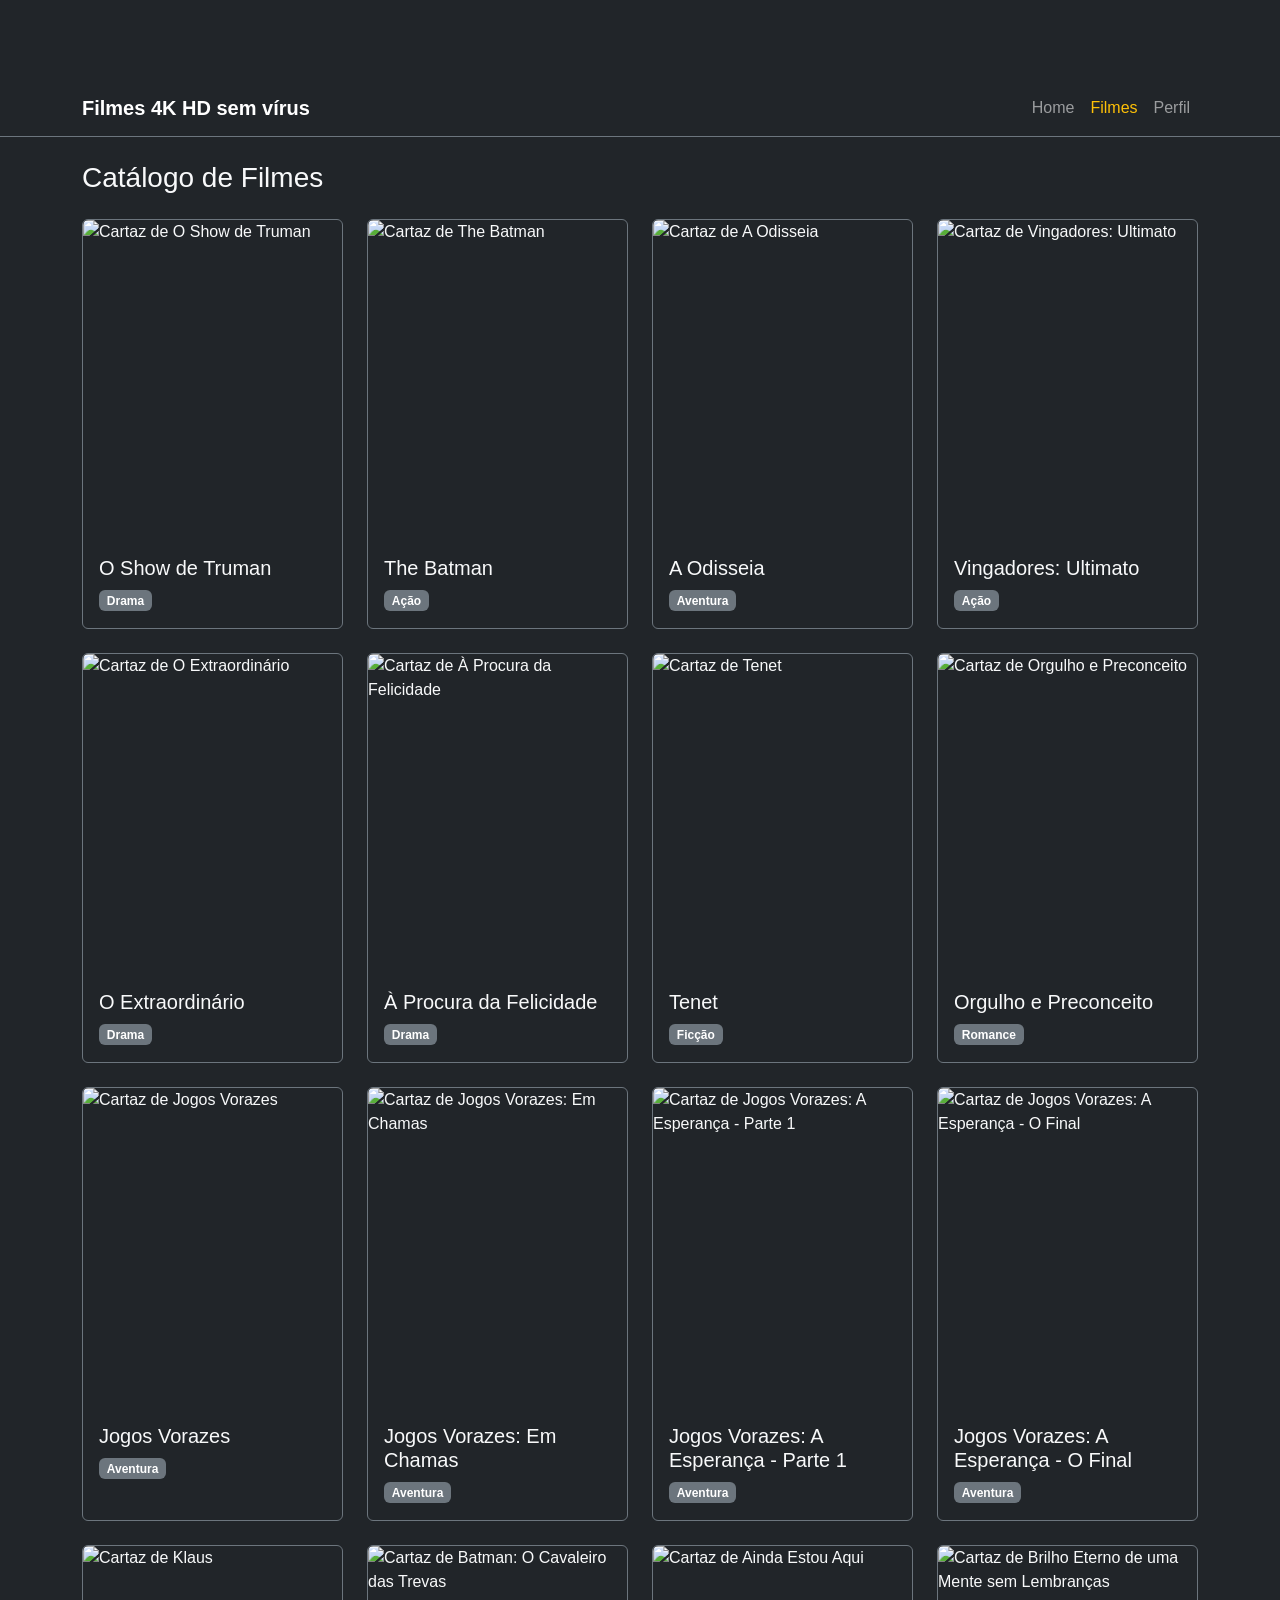
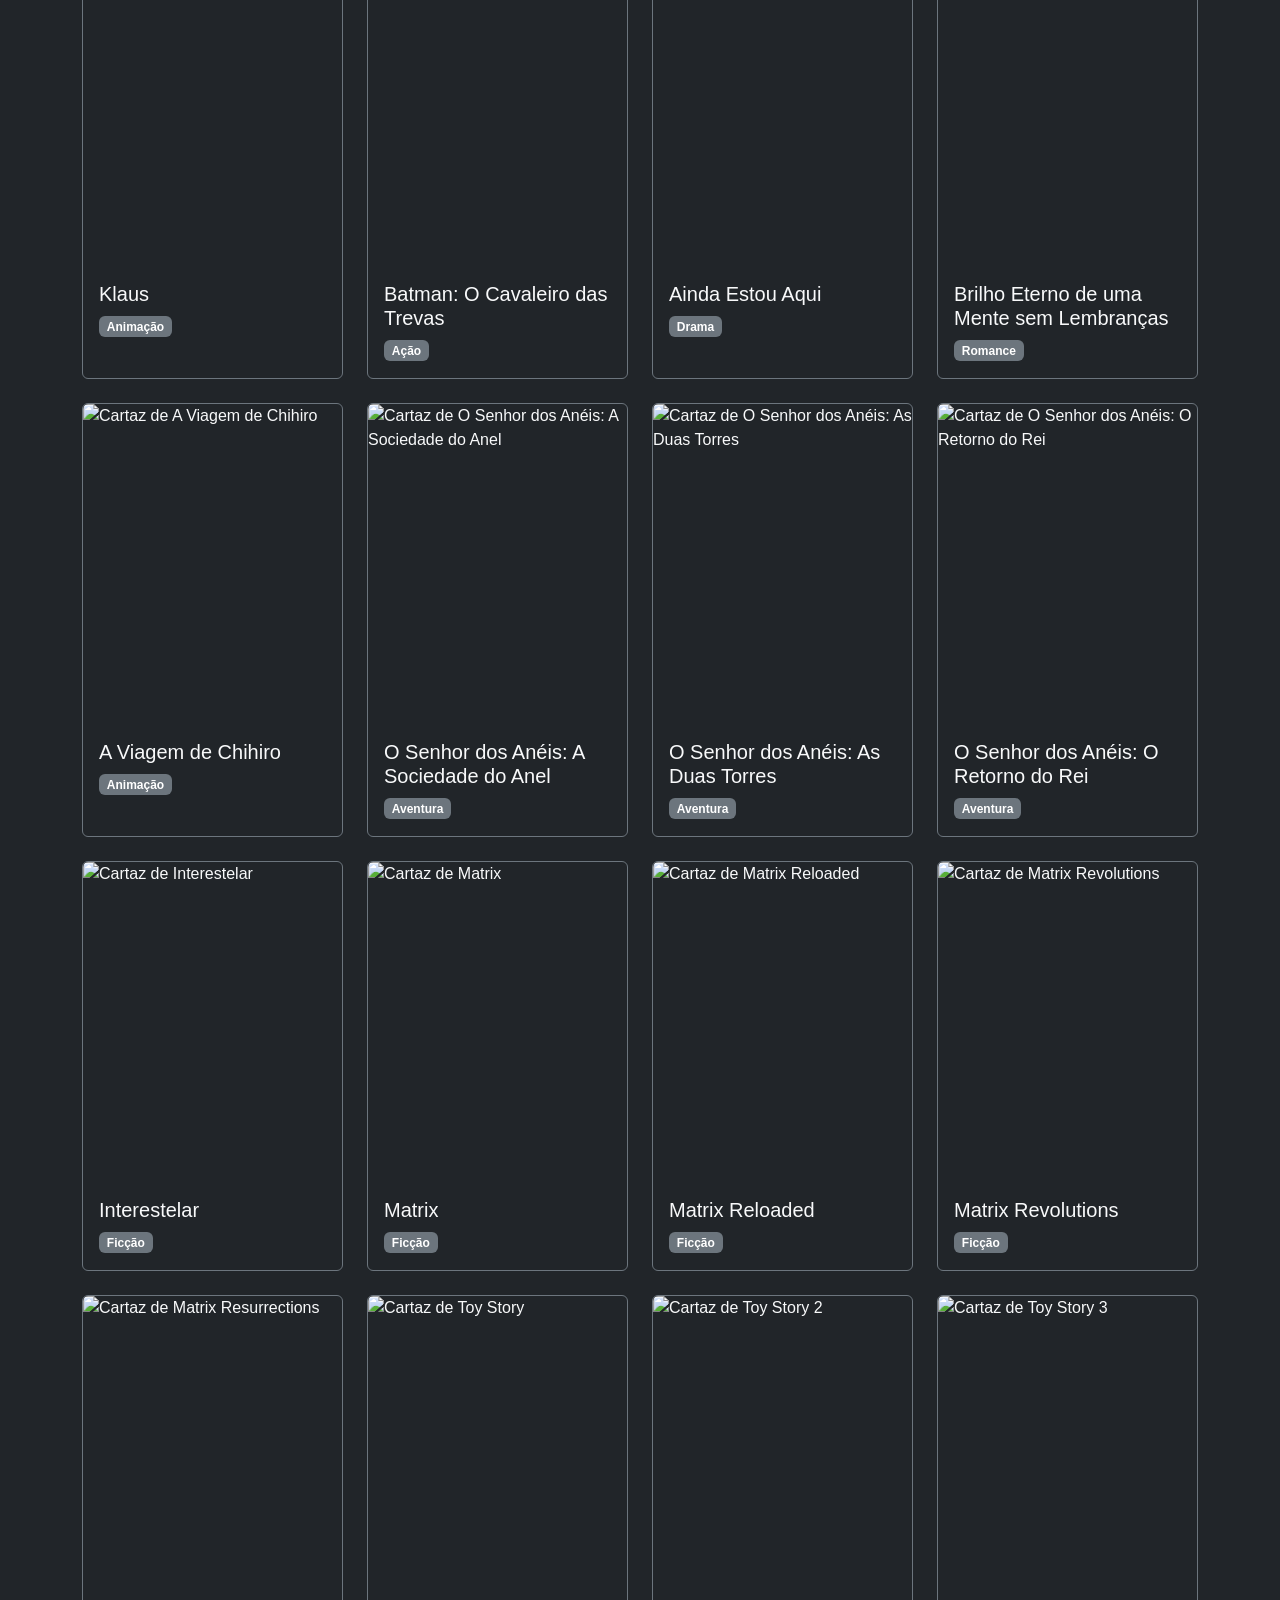
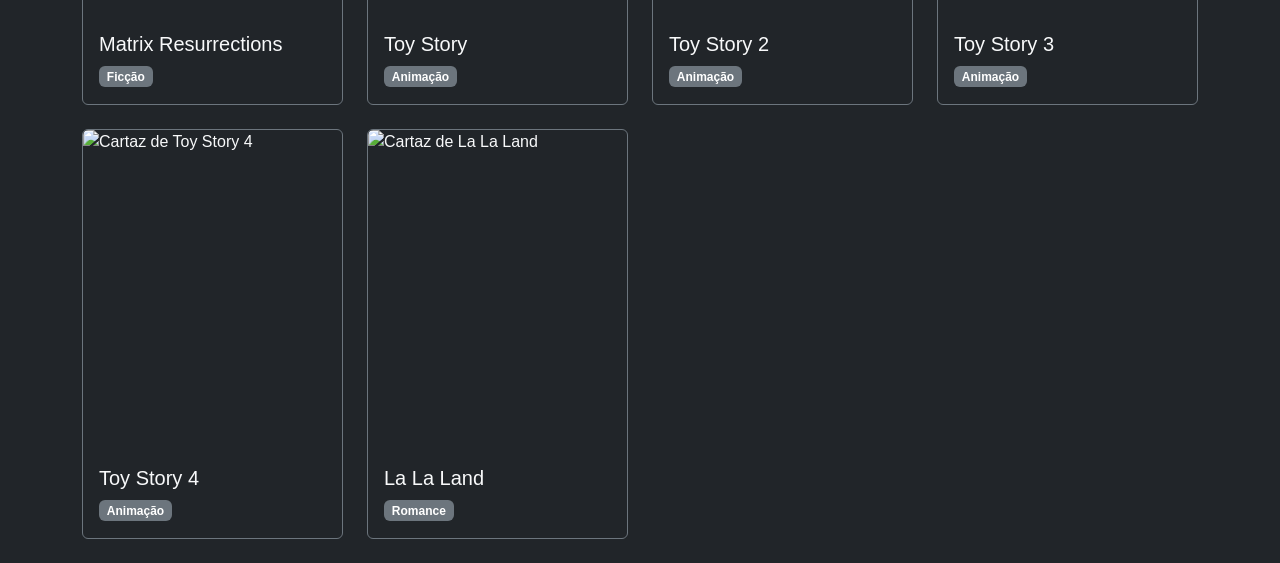
==== filmes.html @ 28759444 "Add files via upload" ====
<!DOCTYPE html>
<html lang="pt-BR">
<head>
  <meta charset="UTF-8" />
  <meta name="viewport" content="width=device-width, initial-scale=1.0" />
  <title>Filmes 4K HD sem vírus</title>
  <link href="https://cdn.jsdelivr.net/npm/bootstrap@5.3.3/dist/css/bootstrap.min.css" rel="stylesheet" />
  <link rel="stylesheet" href="style.css" />
</head>
<body class="bg-dark text-light">
  <nav class="navbar navbar-expand-lg navbar-dark bg-dark border-bottom border-secondary py-2 sticky-top">
    <div class="container">
      <a class="navbar-brand fw-bold" href="index.html">Filmes 4K HD sem vírus</a>
      <button
        class="navbar-toggler"
        type="button"
        data-bs-toggle="collapse"
        data-bs-target="#menuPrincipal"
        aria-controls="menuPrincipal"
        aria-expanded="false"
        aria-label="Alternar navegação"
      >
        <span class="navbar-toggler-icon"></span>
      </button>
      <div class="collapse navbar-collapse" id="menuPrincipal">
        <div class="navbar-nav ms-auto">
          <a class="nav-link" href="index.html">Home</a>
          <a class="nav-link active text-warning" href="filmes.html">Filmes</a>
          <a class="nav-link" href="perfil.html">Perfil</a>
        </div>
      </div>
    </div>
  </nav>

  <main class="container py-4">
    <div class="mb-4">
      <h1 class="h3 mb-1">Catálogo de Filmes</h1>
      
    </div>

    <div id="listaFilmes" class="row g-4">
      <div class="col-12 col-sm-6 col-md-4 col-lg-3">
        <div class="card bg-dark text-light border-secondary h-100 overflow-hidden">
          <img src="img/show-de-truman.png" alt="Cartaz de O Show de Truman" class="card-img-top" style="height: 320px; object-fit: cover;" />
          <div class="card-body">
            <h5 class="card-title">O Show de Truman</h5>
            <span class="badge bg-secondary">Drama</span>
          </div>
        </div>
      </div>

      <div class="col-12 col-sm-6 col-md-4 col-lg-3">
        <div class="card bg-dark text-light border-secondary h-100 overflow-hidden">
          <img src="img/the-batman.jpg" alt="Cartaz de The Batman" class="card-img-top" style="height: 320px; object-fit: cover;" />
          <div class="card-body">
            <h5 class="card-title">The Batman</h5>
            <span class="badge bg-secondary">Ação</span>
          </div>
        </div>
      </div>

      <div class="col-12 col-sm-6 col-md-4 col-lg-3">
        <div class="card bg-dark text-light border-secondary h-100 overflow-hidden">
          <img src="img/a-odisseia.jpg" alt="Cartaz de A Odisseia" class="card-img-top" style="height: 320px; object-fit: cover;" />
          <div class="card-body">
            <h5 class="card-title">A Odisseia</h5>
            <span class="badge bg-secondary">Aventura</span>
          </div>
        </div>
      </div>

      <div class="col-12 col-sm-6 col-md-4 col-lg-3">
        <div class="card bg-dark text-light border-secondary h-100 overflow-hidden">
          <img src="img/vingadores-ultimato.jpg" alt="Cartaz de Vingadores: Ultimato" class="card-img-top" style="height: 320px; object-fit: cover;" />
          <div class="card-body">
            <h5 class="card-title">Vingadores: Ultimato</h5>
            <span class="badge bg-secondary">Ação</span>
          </div>
        </div>
      </div>

      <div class="col-12 col-sm-6 col-md-4 col-lg-3">
        <div class="card bg-dark text-light border-secondary h-100 overflow-hidden">
          <img src="img/o-extraordinario.jpg" alt="Cartaz de O Extraordinário" class="card-img-top" style="height: 320px; object-fit: cover;" />
          <div class="card-body">
            <h5 class="card-title">O Extraordinário</h5>
            <span class="badge bg-secondary">Drama</span>
          </div>
        </div>
      </div>

      <div class="col-12 col-sm-6 col-md-4 col-lg-3">
        <div class="card bg-dark text-light border-secondary h-100 overflow-hidden">
          <img src="img/a-procura-da-felicidade.jpg" alt="Cartaz de À Procura da Felicidade" class="card-img-top" style="height: 320px; object-fit: cover;" />
          <div class="card-body">
            <h5 class="card-title">À Procura da Felicidade</h5>
            <span class="badge bg-secondary">Drama</span>
          </div>
        </div>
      </div>

      <div class="col-12 col-sm-6 col-md-4 col-lg-3">
        <div class="card bg-dark text-light border-secondary h-100 overflow-hidden">
          <img src="img/tenet.jpg" alt="Cartaz de Tenet" class="card-img-top" style="height: 320px; object-fit: cover;" />
          <div class="card-body">
            <h5 class="card-title">Tenet</h5>
            <span class="badge bg-secondary">Ficção</span>
          </div>
        </div>
      </div>

      <div class="col-12 col-sm-6 col-md-4 col-lg-3">
        <div class="card bg-dark text-light border-secondary h-100 overflow-hidden">
          <img src="img/orgulho-e-preconceito.jpg" alt="Cartaz de Orgulho e Preconceito" class="card-img-top" style="height: 320px; object-fit: cover;" />
          <div class="card-body">
            <h5 class="card-title">Orgulho e Preconceito</h5>
            <span class="badge bg-secondary">Romance</span>
          </div>
        </div>
      </div>

      <div class="col-12 col-sm-6 col-md-4 col-lg-3">
        <div class="card bg-dark text-light border-secondary h-100 overflow-hidden">
          <img src="img/jogos-vorazes.jpg" alt="Cartaz de Jogos Vorazes" class="card-img-top" style="height: 320px; object-fit: cover;" />
          <div class="card-body">
            <h5 class="card-title">Jogos Vorazes</h5>
            <span class="badge bg-secondary">Aventura</span>
          </div>
        </div>
      </div>

      <div class="col-12 col-sm-6 col-md-4 col-lg-3">
        <div class="card bg-dark text-light border-secondary h-100 overflow-hidden">
          <img src="img/jogos-vorazes-em-chamas.jpg" alt="Cartaz de Jogos Vorazes: Em Chamas" class="card-img-top" style="height: 320px; object-fit: cover;" />
          <div class="card-body">
            <h5 class="card-title">Jogos Vorazes: Em Chamas</h5>
            <span class="badge bg-secondary">Aventura</span>
          </div>
        </div>
      </div>

      <div class="col-12 col-sm-6 col-md-4 col-lg-3">
        <div class="card bg-dark text-light border-secondary h-100 overflow-hidden">
          <img src="img/jogos-vorazes-a-esperanca-parte-1.jpg" alt="Cartaz de Jogos Vorazes: A Esperança - Parte 1" class="card-img-top" style="height: 320px; object-fit: cover;" />
          <div class="card-body">
            <h5 class="card-title">Jogos Vorazes: A Esperança - Parte 1</h5>
            <span class="badge bg-secondary">Aventura</span>
          </div>
        </div>
      </div>

      <div class="col-12 col-sm-6 col-md-4 col-lg-3">
        <div class="card bg-dark text-light border-secondary h-100 overflow-hidden">
          <img src="img/jogos-vorazes-a-esperanca-o-final.jpg" alt="Cartaz de Jogos Vorazes: A Esperança - O Final" class="card-img-top" style="height: 320px; object-fit: cover;" />
          <div class="card-body">
            <h5 class="card-title">Jogos Vorazes: A Esperança - O Final</h5>
            <span class="badge bg-secondary">Aventura</span>
          </div>
        </div>
      </div>

      <div class="col-12 col-sm-6 col-md-4 col-lg-3">
        <div class="card bg-dark text-light border-secondary h-100 overflow-hidden">
          <img src="img/klaus.jpg" alt="Cartaz de Klaus" class="card-img-top" style="height: 320px; object-fit: cover;" />
          <div class="card-body">
            <h5 class="card-title">Klaus</h5>
            <span class="badge bg-secondary">Animação</span>
          </div>
        </div>
      </div>

      <div class="col-12 col-sm-6 col-md-4 col-lg-3">
        <div class="card bg-dark text-light border-secondary h-100 overflow-hidden">
          <img src="img/batman-o-cavaleiro-das-trevas.jpg" alt="Cartaz de Batman: O Cavaleiro das Trevas" class="card-img-top" style="height: 320px; object-fit: cover;" />
          <div class="card-body">
            <h5 class="card-title">Batman: O Cavaleiro das Trevas</h5>
            <span class="badge bg-secondary">Ação</span>
          </div>
        </div>
      </div>

      <div class="col-12 col-sm-6 col-md-4 col-lg-3">
        <div class="card bg-dark text-light border-secondary h-100 overflow-hidden">
          <img src="img/ainda-estou-aqui.jpg" alt="Cartaz de Ainda Estou Aqui" class="card-img-top" style="height: 320px; object-fit: cover;" />
          <div class="card-body">
            <h5 class="card-title">Ainda Estou Aqui</h5>
            <span class="badge bg-secondary">Drama</span>
          </div>
        </div>
      </div>

      <div class="col-12 col-sm-6 col-md-4 col-lg-3">
        <div class="card bg-dark text-light border-secondary h-100 overflow-hidden">
          <img src="img/brilho-eterno-de-uma-mente-sem-lembrancas.jpg" alt="Cartaz de Brilho Eterno de uma Mente sem Lembranças" class="card-img-top" style="height: 320px; object-fit: cover;" />
          <div class="card-body">
            <h5 class="card-title">Brilho Eterno de uma Mente sem Lembranças</h5>
            <span class="badge bg-secondary">Romance</span>
          </div>
        </div>
      </div>

      <div class="col-12 col-sm-6 col-md-4 col-lg-3">
        <div class="card bg-dark text-light border-secondary h-100 overflow-hidden">
          <img src="img/a-viagem-de-chihiro.jpg" alt="Cartaz de A Viagem de Chihiro" class="card-img-top" style="height: 320px; object-fit: cover;" />
          <div class="card-body">
            <h5 class="card-title">A Viagem de Chihiro</h5>
            <span class="badge bg-secondary">Animação</span>
          </div>
        </div>
      </div>

      <div class="col-12 col-sm-6 col-md-4 col-lg-3">
        <div class="card bg-dark text-light border-secondary h-100 overflow-hidden">
          <img src="img/o-senhor-dos-aneis-a-sociedade-do-anel.jpg" alt="Cartaz de O Senhor dos Anéis: A Sociedade do Anel" class="card-img-top" style="height: 320px; object-fit: cover;" />
          <div class="card-body">
            <h5 class="card-title">O Senhor dos Anéis: A Sociedade do Anel</h5>
            <span class="badge bg-secondary">Aventura</span>
          </div>
        </div>
      </div>

      <div class="col-12 col-sm-6 col-md-4 col-lg-3">
        <div class="card bg-dark text-light border-secondary h-100 overflow-hidden">
          <img src="img/o-senhor-dos-aneis-as-duas-torres.jpg" alt="Cartaz de O Senhor dos Anéis: As Duas Torres" class="card-img-top" style="height: 320px; object-fit: cover;" />
          <div class="card-body">
            <h5 class="card-title">O Senhor dos Anéis: As Duas Torres</h5>
            <span class="badge bg-secondary">Aventura</span>
          </div>
        </div>
      </div>

      <div class="col-12 col-sm-6 col-md-4 col-lg-3">
        <div class="card bg-dark text-light border-secondary h-100 overflow-hidden">
          <img src="img/o-senhor-dos-aneis-o-retorno-do-rei.jpg" alt="Cartaz de O Senhor dos Anéis: O Retorno do Rei" class="card-img-top" style="height: 320px; object-fit: cover;" />
          <div class="card-body">
            <h5 class="card-title">O Senhor dos Anéis: O Retorno do Rei</h5>
            <span class="badge bg-secondary">Aventura</span>
          </div>
        </div>
      </div>

      <div class="col-12 col-sm-6 col-md-4 col-lg-3">
        <div class="card bg-dark text-light border-secondary h-100 overflow-hidden">
          <img src="img/interestelar.jpg" alt="Cartaz de Interestelar" class="card-img-top" style="height: 320px; object-fit: cover;" />
          <div class="card-body">
            <h5 class="card-title">Interestelar</h5>
            <span class="badge bg-secondary">Ficção</span>
          </div>
        </div>
      </div>

      <div class="col-12 col-sm-6 col-md-4 col-lg-3">
        <div class="card bg-dark text-light border-secondary h-100 overflow-hidden">
          <img src="img/matrix.jpg" alt="Cartaz de Matrix" class="card-img-top" style="height: 320px; object-fit: cover;" />
          <div class="card-body">
            <h5 class="card-title">Matrix</h5>
            <span class="badge bg-secondary">Ficção</span>
          </div>
        </div>
      </div>

      <div class="col-12 col-sm-6 col-md-4 col-lg-3">
        <div class="card bg-dark text-light border-secondary h-100 overflow-hidden">
          <img src="img/matrix-reloaded.jpg" alt="Cartaz de Matrix Reloaded" class="card-img-top" style="height: 320px; object-fit: cover;" />
          <div class="card-body">
            <h5 class="card-title">Matrix Reloaded</h5>
            <span class="badge bg-secondary">Ficção</span>
          </div>
        </div>
      </div>

      <div class="col-12 col-sm-6 col-md-4 col-lg-3">
        <div class="card bg-dark text-light border-secondary h-100 overflow-hidden">
          <img src="img/matrix-revolutions.jpg" alt="Cartaz de Matrix Revolutions" class="card-img-top" style="height: 320px; object-fit: cover;" />
          <div class="card-body">
            <h5 class="card-title">Matrix Revolutions</h5>
            <span class="badge bg-secondary">Ficção</span>
          </div>
        </div>
      </div>

      <div class="col-12 col-sm-6 col-md-4 col-lg-3">
        <div class="card bg-dark text-light border-secondary h-100 overflow-hidden">
          <img src="img/matrix-resurrections.jpg" alt="Cartaz de Matrix Resurrections" class="card-img-top" style="height: 320px; object-fit: cover;" />
          <div class="card-body">
            <h5 class="card-title">Matrix Resurrections</h5>
            <span class="badge bg-secondary">Ficção</span>
          </div>
        </div>
      </div>

      <div class="col-12 col-sm-6 col-md-4 col-lg-3">
        <div class="card bg-dark text-light border-secondary h-100 overflow-hidden">
          <img src="img/toy-story.jpg" alt="Cartaz de Toy Story" class="card-img-top" style="height: 320px; object-fit: cover;" />
          <div class="card-body">
            <h5 class="card-title">Toy Story</h5>
            <span class="badge bg-secondary">Animação</span>
          </div>
        </div>
      </div>

      <div class="col-12 col-sm-6 col-md-4 col-lg-3">
        <div class="card bg-dark text-light border-secondary h-100 overflow-hidden">
          <img src="img/toy-story-2.jpg" alt="Cartaz de Toy Story 2" class="card-img-top" style="height: 320px; object-fit: cover;" />
          <div class="card-body">
            <h5 class="card-title">Toy Story 2</h5>
            <span class="badge bg-secondary">Animação</span>
          </div>
        </div>
      </div>

      <div class="col-12 col-sm-6 col-md-4 col-lg-3">
        <div class="card bg-dark text-light border-secondary h-100 overflow-hidden">
          <img src="img/toy-story-3.jpg" alt="Cartaz de Toy Story 3" class="card-img-top" style="height: 320px; object-fit: cover;" />
          <div class="card-body">
            <h5 class="card-title">Toy Story 3</h5>
            <span class="badge bg-secondary">Animação</span>
          </div>
        </div>
      </div>

      <div class="col-12 col-sm-6 col-md-4 col-lg-3">
        <div class="card bg-dark text-light border-secondary h-100 overflow-hidden">
          <img src="img/toy-story-4.jpg" alt="Cartaz de Toy Story 4" class="card-img-top" style="height: 320px; object-fit: cover;" />
          <div class="card-body">
            <h5 class="card-title">Toy Story 4</h5>
            <span class="badge bg-secondary">Animação</span>
          </div>
        </div>
      </div>

      <div class="col-12 col-sm-6 col-md-4 col-lg-3">
        <div class="card bg-dark text-light border-secondary h-100 overflow-hidden">
          <img src="img/la-la-land.jpg" alt="Cartaz de La La Land" class="card-img-top" style="height: 320px; object-fit: cover;" />
          <div class="card-body">
            <h5 class="card-title">La La Land</h5>
            <span class="badge bg-secondary">Romance</span>
          </div>
        </div>
      </div>
    </div>
  </main>

  <script src="https://cdn.jsdelivr.net/npm/bootstrap@5.3.3/dist/js/bootstrap.bundle.min.js"></script>
</body>
</html>
---- style.css ----
@font-face {
    font-family: 'Inter';
    src: url('fonts/Inter-Regular.ttf') format('truetype');
}

@font-face {
    font-family: 'Inter';
    src: url('fonts/Inter-Bold.ttf') format('truetype');
    font-weight: bold;
}

body {
    background-color: #14181c;
    color: #9ab;
    font-family: 'Inter', sans-serif;
    margin: 0;
    padding-top: 80px;
}

a {
    text-decoration: none;
    color: #9ab;
}

a:hover {
    color: white;
}

.header {
    position: fixed;
    top: 0;
    left: 0;
    width: 100%;
    height: 60px;
    background-color: #1c2228;
    border-bottom: 1px solid #38414a;
    display: flex;
    justify-content: space-between;
    align-items: center;
    padding-left: 20px;
    padding-right: 20px;
}

.logo {
    font-size: 22px;
    color: white;
    margin: 0;
    font-weight: bold;
}

.texto-branco {
    color: white;
}

.texto-cinza {
    color: #9ab;
}

.banner {
    background-color: #1c2228;
    border: 1px solid #38414a;
    padding: 20px;
    border-radius: 5px;
    margin-bottom: 20px;
}

.btn-verde {
    background-color: #00c030;
    color: #14181c;
    font-weight: bold;
    padding: 10px 15px;
    border-radius: 4px;
    border: none;
}

.btn-verde:hover {
    background-color: #00a829;
    color: #14181c;
}

@media (max-width: 768px) {
    .banner {
        flex-direction: column;
        text-align: center;
        gap: 15px;
    }
}
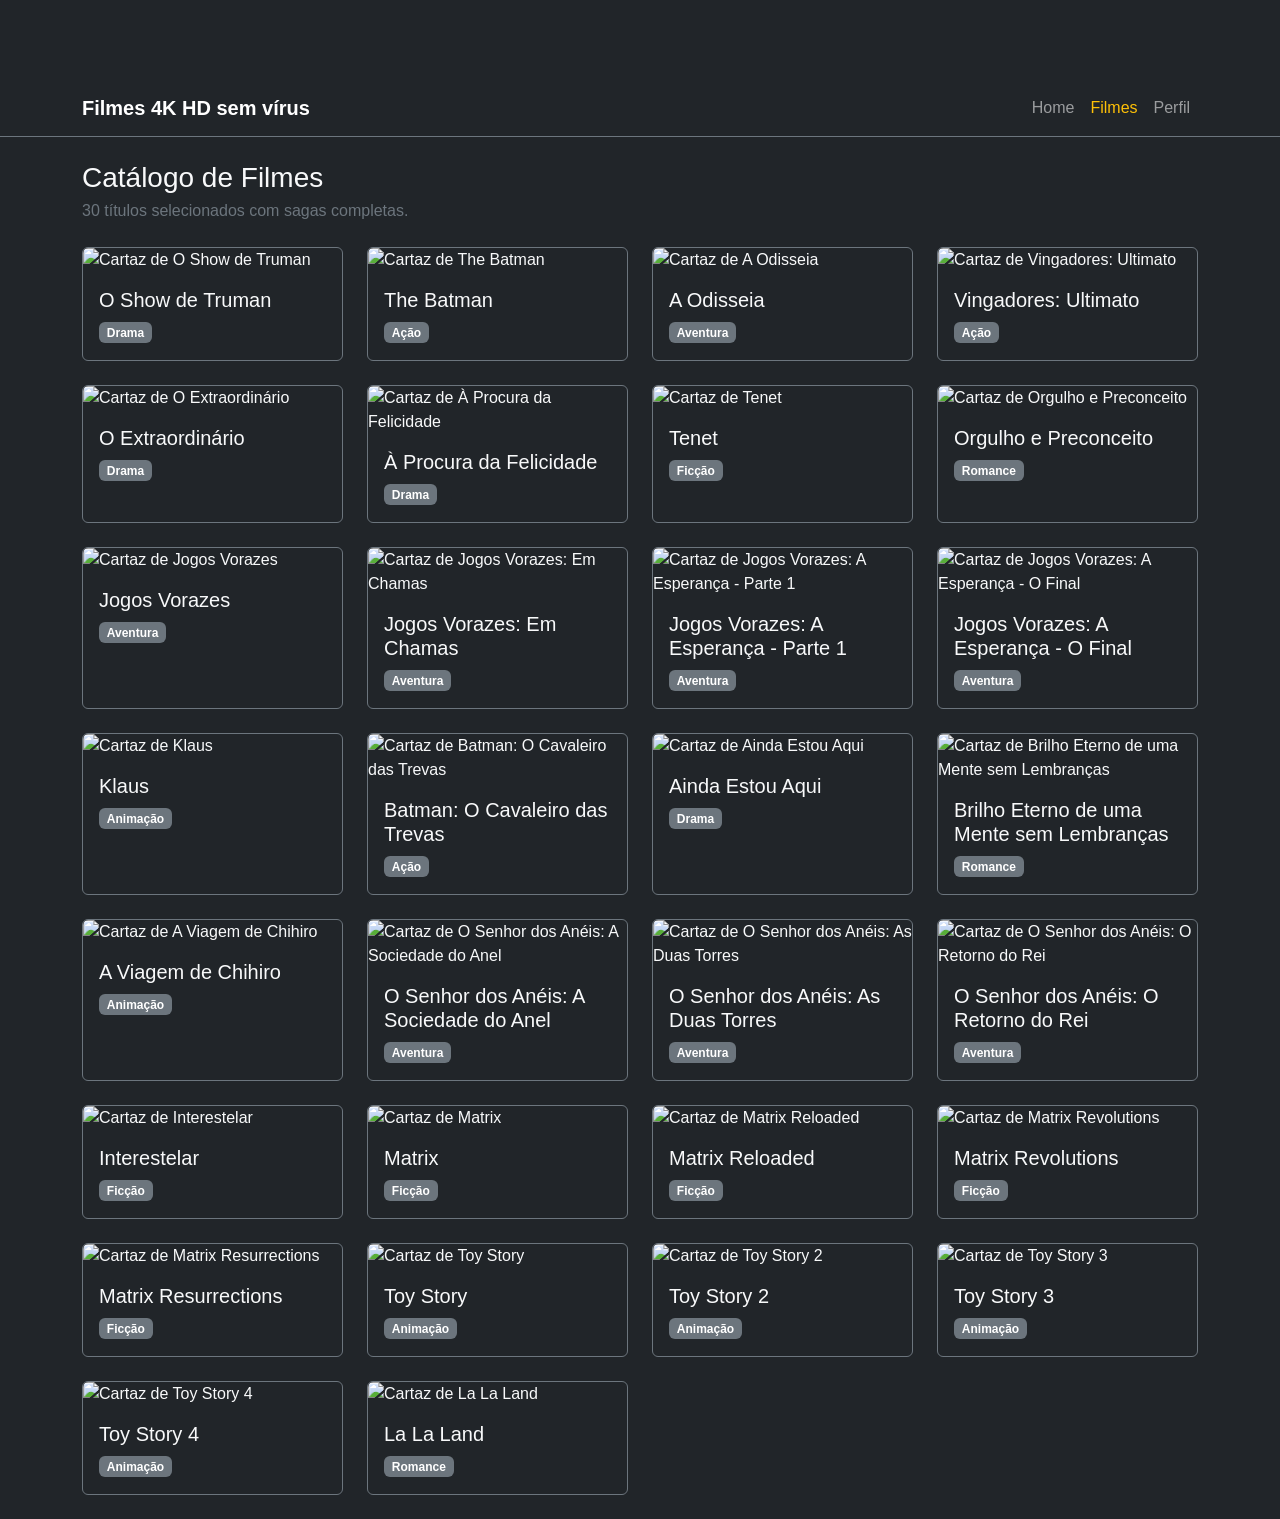
==== commit 97ce2e20: "Add files via upload" ====
--- a/filmes.html
+++ b/filmes.html
@@ -35,13 +35,13 @@
   <main class="container py-4">
     <div class="mb-4">
       <h1 class="h3 mb-1">Catálogo de Filmes</h1>
-      
+      <p class="text-secondary mb-0">30 títulos selecionados com sagas completas.</p>
     </div>
 
     <div id="listaFilmes" class="row g-4">
       <div class="col-12 col-sm-6 col-md-4 col-lg-3">
         <div class="card bg-dark text-light border-secondary h-100 overflow-hidden">
-          <img src="img/show-de-truman.png" alt="Cartaz de O Show de Truman" class="card-img-top" style="height: 320px; object-fit: cover;" />
+          <img src="img/show-de-truman.png" alt="Cartaz de O Show de Truman" class="card-img-top" />
           <div class="card-body">
             <h5 class="card-title">O Show de Truman</h5>
             <span class="badge bg-secondary">Drama</span>
@@ -51,7 +51,7 @@
 
       <div class="col-12 col-sm-6 col-md-4 col-lg-3">
         <div class="card bg-dark text-light border-secondary h-100 overflow-hidden">
-          <img src="img/the-batman.jpg" alt="Cartaz de The Batman" class="card-img-top" style="height: 320px; object-fit: cover;" />
+          <img src="img/the-batman.jpg" alt="Cartaz de The Batman" class="card-img-top" />
           <div class="card-body">
             <h5 class="card-title">The Batman</h5>
             <span class="badge bg-secondary">Ação</span>
@@ -61,7 +61,7 @@
 
       <div class="col-12 col-sm-6 col-md-4 col-lg-3">
         <div class="card bg-dark text-light border-secondary h-100 overflow-hidden">
-          <img src="img/a-odisseia.jpg" alt="Cartaz de A Odisseia" class="card-img-top" style="height: 320px; object-fit: cover;" />
+          <img src="img/a-odisseia.jpg" alt="Cartaz de A Odisseia" class="card-img-top" />
           <div class="card-body">
             <h5 class="card-title">A Odisseia</h5>
             <span class="badge bg-secondary">Aventura</span>
@@ -71,7 +71,7 @@
 
       <div class="col-12 col-sm-6 col-md-4 col-lg-3">
         <div class="card bg-dark text-light border-secondary h-100 overflow-hidden">
-          <img src="img/vingadores-ultimato.jpg" alt="Cartaz de Vingadores: Ultimato" class="card-img-top" style="height: 320px; object-fit: cover;" />
+          <img src="img/vingadores-ultimato.jpg" alt="Cartaz de Vingadores: Ultimato" class="card-img-top" />
           <div class="card-body">
             <h5 class="card-title">Vingadores: Ultimato</h5>
             <span class="badge bg-secondary">Ação</span>
@@ -81,7 +81,7 @@
 
       <div class="col-12 col-sm-6 col-md-4 col-lg-3">
         <div class="card bg-dark text-light border-secondary h-100 overflow-hidden">
-          <img src="img/o-extraordinario.jpg" alt="Cartaz de O Extraordinário" class="card-img-top" style="height: 320px; object-fit: cover;" />
+          <img src="img/o-extraordinario.jpg" alt="Cartaz de O Extraordinário" class="card-img-top" />
           <div class="card-body">
             <h5 class="card-title">O Extraordinário</h5>
             <span class="badge bg-secondary">Drama</span>
@@ -91,7 +91,7 @@
 
       <div class="col-12 col-sm-6 col-md-4 col-lg-3">
         <div class="card bg-dark text-light border-secondary h-100 overflow-hidden">
-          <img src="img/a-procura-da-felicidade.jpg" alt="Cartaz de À Procura da Felicidade" class="card-img-top" style="height: 320px; object-fit: cover;" />
+          <img src="img/a-procura-da-felicidade.jpg" alt="Cartaz de À Procura da Felicidade" class="card-img-top" />
           <div class="card-body">
             <h5 class="card-title">À Procura da Felicidade</h5>
             <span class="badge bg-secondary">Drama</span>
@@ -101,7 +101,7 @@
 
       <div class="col-12 col-sm-6 col-md-4 col-lg-3">
         <div class="card bg-dark text-light border-secondary h-100 overflow-hidden">
-          <img src="img/tenet.jpg" alt="Cartaz de Tenet" class="card-img-top" style="height: 320px; object-fit: cover;" />
+          <img src="img/tenet.jpg" alt="Cartaz de Tenet" class="card-img-top" />
           <div class="card-body">
             <h5 class="card-title">Tenet</h5>
             <span class="badge bg-secondary">Ficção</span>
@@ -111,7 +111,7 @@
 
       <div class="col-12 col-sm-6 col-md-4 col-lg-3">
         <div class="card bg-dark text-light border-secondary h-100 overflow-hidden">
-          <img src="img/orgulho-e-preconceito.jpg" alt="Cartaz de Orgulho e Preconceito" class="card-img-top" style="height: 320px; object-fit: cover;" />
+          <img src="img/orgulho-e-preconceito.jpg" alt="Cartaz de Orgulho e Preconceito" class="card-img-top" />
           <div class="card-body">
             <h5 class="card-title">Orgulho e Preconceito</h5>
             <span class="badge bg-secondary">Romance</span>
@@ -121,7 +121,7 @@
 
       <div class="col-12 col-sm-6 col-md-4 col-lg-3">
         <div class="card bg-dark text-light border-secondary h-100 overflow-hidden">
-          <img src="img/jogos-vorazes.jpg" alt="Cartaz de Jogos Vorazes" class="card-img-top" style="height: 320px; object-fit: cover;" />
+          <img src="img/jogos-vorazes.jpg" alt="Cartaz de Jogos Vorazes" class="card-img-top" />
           <div class="card-body">
             <h5 class="card-title">Jogos Vorazes</h5>
             <span class="badge bg-secondary">Aventura</span>
@@ -131,7 +131,7 @@
 
       <div class="col-12 col-sm-6 col-md-4 col-lg-3">
         <div class="card bg-dark text-light border-secondary h-100 overflow-hidden">
-          <img src="img/jogos-vorazes-em-chamas.jpg" alt="Cartaz de Jogos Vorazes: Em Chamas" class="card-img-top" style="height: 320px; object-fit: cover;" />
+          <img src="img/jogos-vorazes-em-chamas.jpg" alt="Cartaz de Jogos Vorazes: Em Chamas" class="card-img-top" />
           <div class="card-body">
             <h5 class="card-title">Jogos Vorazes: Em Chamas</h5>
             <span class="badge bg-secondary">Aventura</span>
@@ -141,7 +141,7 @@
 
       <div class="col-12 col-sm-6 col-md-4 col-lg-3">
         <div class="card bg-dark text-light border-secondary h-100 overflow-hidden">
-          <img src="img/jogos-vorazes-a-esperanca-parte-1.jpg" alt="Cartaz de Jogos Vorazes: A Esperança - Parte 1" class="card-img-top" style="height: 320px; object-fit: cover;" />
+          <img src="img/jogos-vorazes-a-esperanca-parte-1.jpg" alt="Cartaz de Jogos Vorazes: A Esperança - Parte 1" class="card-img-top" />
           <div class="card-body">
             <h5 class="card-title">Jogos Vorazes: A Esperança - Parte 1</h5>
             <span class="badge bg-secondary">Aventura</span>
@@ -151,7 +151,7 @@
 
       <div class="col-12 col-sm-6 col-md-4 col-lg-3">
         <div class="card bg-dark text-light border-secondary h-100 overflow-hidden">
-          <img src="img/jogos-vorazes-a-esperanca-o-final.jpg" alt="Cartaz de Jogos Vorazes: A Esperança - O Final" class="card-img-top" style="height: 320px; object-fit: cover;" />
+          <img src="img/jogos-vorazes-a-esperanca-o-final.jpg" alt="Cartaz de Jogos Vorazes: A Esperança - O Final" class="card-img-top" />
           <div class="card-body">
             <h5 class="card-title">Jogos Vorazes: A Esperança - O Final</h5>
             <span class="badge bg-secondary">Aventura</span>
@@ -161,7 +161,7 @@
 
       <div class="col-12 col-sm-6 col-md-4 col-lg-3">
         <div class="card bg-dark text-light border-secondary h-100 overflow-hidden">
-          <img src="img/klaus.jpg" alt="Cartaz de Klaus" class="card-img-top" style="height: 320px; object-fit: cover;" />
+          <img src="img/klaus.jpg" alt="Cartaz de Klaus" class="card-img-top" />
           <div class="card-body">
             <h5 class="card-title">Klaus</h5>
             <span class="badge bg-secondary">Animação</span>
@@ -171,7 +171,7 @@
 
       <div class="col-12 col-sm-6 col-md-4 col-lg-3">
         <div class="card bg-dark text-light border-secondary h-100 overflow-hidden">
-          <img src="img/batman-o-cavaleiro-das-trevas.jpg" alt="Cartaz de Batman: O Cavaleiro das Trevas" class="card-img-top" style="height: 320px; object-fit: cover;" />
+          <img src="img/batman-o-cavaleiro-das-trevas.jpg" alt="Cartaz de Batman: O Cavaleiro das Trevas" class="card-img-top" />
           <div class="card-body">
             <h5 class="card-title">Batman: O Cavaleiro das Trevas</h5>
             <span class="badge bg-secondary">Ação</span>
@@ -181,7 +181,7 @@
 
       <div class="col-12 col-sm-6 col-md-4 col-lg-3">
         <div class="card bg-dark text-light border-secondary h-100 overflow-hidden">
-          <img src="img/ainda-estou-aqui.jpg" alt="Cartaz de Ainda Estou Aqui" class="card-img-top" style="height: 320px; object-fit: cover;" />
+          <img src="img/ainda-estou-aqui.jpg" alt="Cartaz de Ainda Estou Aqui" class="card-img-top" />
           <div class="card-body">
             <h5 class="card-title">Ainda Estou Aqui</h5>
             <span class="badge bg-secondary">Drama</span>
@@ -191,7 +191,7 @@
 
       <div class="col-12 col-sm-6 col-md-4 col-lg-3">
         <div class="card bg-dark text-light border-secondary h-100 overflow-hidden">
-          <img src="img/brilho-eterno-de-uma-mente-sem-lembrancas.jpg" alt="Cartaz de Brilho Eterno de uma Mente sem Lembranças" class="card-img-top" style="height: 320px; object-fit: cover;" />
+          <img src="img/brilho-eterno-de-uma-mente-sem-lembrancas.jpg" alt="Cartaz de Brilho Eterno de uma Mente sem Lembranças" class="card-img-top" />
           <div class="card-body">
             <h5 class="card-title">Brilho Eterno de uma Mente sem Lembranças</h5>
             <span class="badge bg-secondary">Romance</span>
@@ -201,7 +201,7 @@
 
       <div class="col-12 col-sm-6 col-md-4 col-lg-3">
         <div class="card bg-dark text-light border-secondary h-100 overflow-hidden">
-          <img src="img/a-viagem-de-chihiro.jpg" alt="Cartaz de A Viagem de Chihiro" class="card-img-top" style="height: 320px; object-fit: cover;" />
+          <img src="img/a-viagem-de-chihiro.jpg" alt="Cartaz de A Viagem de Chihiro" class="card-img-top" />
           <div class="card-body">
             <h5 class="card-title">A Viagem de Chihiro</h5>
             <span class="badge bg-secondary">Animação</span>
@@ -211,7 +211,7 @@
 
       <div class="col-12 col-sm-6 col-md-4 col-lg-3">
         <div class="card bg-dark text-light border-secondary h-100 overflow-hidden">
-          <img src="img/o-senhor-dos-aneis-a-sociedade-do-anel.jpg" alt="Cartaz de O Senhor dos Anéis: A Sociedade do Anel" class="card-img-top" style="height: 320px; object-fit: cover;" />
+          <img src="img/o-senhor-dos-aneis-a-sociedade-do-anel.jpg" alt="Cartaz de O Senhor dos Anéis: A Sociedade do Anel" class="card-img-top" />
           <div class="card-body">
             <h5 class="card-title">O Senhor dos Anéis: A Sociedade do Anel</h5>
             <span class="badge bg-secondary">Aventura</span>
@@ -221,7 +221,7 @@
 
       <div class="col-12 col-sm-6 col-md-4 col-lg-3">
         <div class="card bg-dark text-light border-secondary h-100 overflow-hidden">
-          <img src="img/o-senhor-dos-aneis-as-duas-torres.jpg" alt="Cartaz de O Senhor dos Anéis: As Duas Torres" class="card-img-top" style="height: 320px; object-fit: cover;" />
+          <img src="img/o-senhor-dos-aneis-as-duas-torres.jpg" alt="Cartaz de O Senhor dos Anéis: As Duas Torres" class="card-img-top" />
           <div class="card-body">
             <h5 class="card-title">O Senhor dos Anéis: As Duas Torres</h5>
             <span class="badge bg-secondary">Aventura</span>
@@ -231,7 +231,7 @@
 
       <div class="col-12 col-sm-6 col-md-4 col-lg-3">
         <div class="card bg-dark text-light border-secondary h-100 overflow-hidden">
-          <img src="img/o-senhor-dos-aneis-o-retorno-do-rei.jpg" alt="Cartaz de O Senhor dos Anéis: O Retorno do Rei" class="card-img-top" style="height: 320px; object-fit: cover;" />
+          <img src="img/o-senhor-dos-aneis-o-retorno-do-rei.jpg" alt="Cartaz de O Senhor dos Anéis: O Retorno do Rei" class="card-img-top" />
           <div class="card-body">
             <h5 class="card-title">O Senhor dos Anéis: O Retorno do Rei</h5>
             <span class="badge bg-secondary">Aventura</span>
@@ -241,7 +241,7 @@
 
       <div class="col-12 col-sm-6 col-md-4 col-lg-3">
         <div class="card bg-dark text-light border-secondary h-100 overflow-hidden">
-          <img src="img/interestelar.jpg" alt="Cartaz de Interestelar" class="card-img-top" style="height: 320px; object-fit: cover;" />
+          <img src="img/interestelar.jpg" alt="Cartaz de Interestelar" class="card-img-top" />
           <div class="card-body">
             <h5 class="card-title">Interestelar</h5>
             <span class="badge bg-secondary">Ficção</span>
@@ -251,7 +251,7 @@
 
       <div class="col-12 col-sm-6 col-md-4 col-lg-3">
         <div class="card bg-dark text-light border-secondary h-100 overflow-hidden">
-          <img src="img/matrix.jpg" alt="Cartaz de Matrix" class="card-img-top" style="height: 320px; object-fit: cover;" />
+          <img src="img/matrix.jpg" alt="Cartaz de Matrix" class="card-img-top" />
           <div class="card-body">
             <h5 class="card-title">Matrix</h5>
             <span class="badge bg-secondary">Ficção</span>
@@ -261,7 +261,7 @@
 
       <div class="col-12 col-sm-6 col-md-4 col-lg-3">
         <div class="card bg-dark text-light border-secondary h-100 overflow-hidden">
-          <img src="img/matrix-reloaded.jpg" alt="Cartaz de Matrix Reloaded" class="card-img-top" style="height: 320px; object-fit: cover;" />
+          <img src="img/matrix-reloaded.jpg" alt="Cartaz de Matrix Reloaded" class="card-img-top" />
           <div class="card-body">
             <h5 class="card-title">Matrix Reloaded</h5>
             <span class="badge bg-secondary">Ficção</span>
@@ -271,7 +271,7 @@
 
       <div class="col-12 col-sm-6 col-md-4 col-lg-3">
         <div class="card bg-dark text-light border-secondary h-100 overflow-hidden">
-          <img src="img/matrix-revolutions.jpg" alt="Cartaz de Matrix Revolutions" class="card-img-top" style="height: 320px; object-fit: cover;" />
+          <img src="img/matrix-revolutions.jpg" alt="Cartaz de Matrix Revolutions" class="card-img-top" />
           <div class="card-body">
             <h5 class="card-title">Matrix Revolutions</h5>
             <span class="badge bg-secondary">Ficção</span>
@@ -281,7 +281,7 @@
 
       <div class="col-12 col-sm-6 col-md-4 col-lg-3">
         <div class="card bg-dark text-light border-secondary h-100 overflow-hidden">
-          <img src="img/matrix-resurrections.jpg" alt="Cartaz de Matrix Resurrections" class="card-img-top" style="height: 320px; object-fit: cover;" />
+          <img src="img/matrix-resurrections.jpg" alt="Cartaz de Matrix Resurrections" class="card-img-top" />
           <div class="card-body">
             <h5 class="card-title">Matrix Resurrections</h5>
             <span class="badge bg-secondary">Ficção</span>
@@ -291,7 +291,7 @@
 
       <div class="col-12 col-sm-6 col-md-4 col-lg-3">
         <div class="card bg-dark text-light border-secondary h-100 overflow-hidden">
-          <img src="img/toy-story.jpg" alt="Cartaz de Toy Story" class="card-img-top" style="height: 320px; object-fit: cover;" />
+          <img src="img/toy-story.jpg" alt="Cartaz de Toy Story" class="card-img-top" />
           <div class="card-body">
             <h5 class="card-title">Toy Story</h5>
             <span class="badge bg-secondary">Animação</span>
@@ -301,7 +301,7 @@
 
       <div class="col-12 col-sm-6 col-md-4 col-lg-3">
         <div class="card bg-dark text-light border-secondary h-100 overflow-hidden">
-          <img src="img/toy-story-2.jpg" alt="Cartaz de Toy Story 2" class="card-img-top" style="height: 320px; object-fit: cover;" />
+          <img src="img/toy-story-2.jpg" alt="Cartaz de Toy Story 2" class="card-img-top" />
           <div class="card-body">
             <h5 class="card-title">Toy Story 2</h5>
             <span class="badge bg-secondary">Animação</span>
@@ -311,7 +311,7 @@
 
       <div class="col-12 col-sm-6 col-md-4 col-lg-3">
         <div class="card bg-dark text-light border-secondary h-100 overflow-hidden">
-          <img src="img/toy-story-3.jpg" alt="Cartaz de Toy Story 3" class="card-img-top" style="height: 320px; object-fit: cover;" />
+          <img src="img/toy-story-3.jpg" alt="Cartaz de Toy Story 3" class="card-img-top" />
           <div class="card-body">
             <h5 class="card-title">Toy Story 3</h5>
             <span class="badge bg-secondary">Animação</span>
@@ -321,7 +321,7 @@
 
       <div class="col-12 col-sm-6 col-md-4 col-lg-3">
         <div class="card bg-dark text-light border-secondary h-100 overflow-hidden">
-          <img src="img/toy-story-4.jpg" alt="Cartaz de Toy Story 4" class="card-img-top" style="height: 320px; object-fit: cover;" />
+          <img src="img/toy-story-4.jpg" alt="Cartaz de Toy Story 4" class="card-img-top" />
           <div class="card-body">
             <h5 class="card-title">Toy Story 4</h5>
             <span class="badge bg-secondary">Animação</span>
@@ -331,7 +331,7 @@
 
       <div class="col-12 col-sm-6 col-md-4 col-lg-3">
         <div class="card bg-dark text-light border-secondary h-100 overflow-hidden">
-          <img src="img/la-la-land.jpg" alt="Cartaz de La La Land" class="card-img-top" style="height: 320px; object-fit: cover;" />
+          <img src="img/la-la-land.jpg" alt="Cartaz de La La Land" class="card-img-top" />
           <div class="card-body">
             <h5 class="card-title">La La Land</h5>
             <span class="badge bg-secondary">Romance</span>
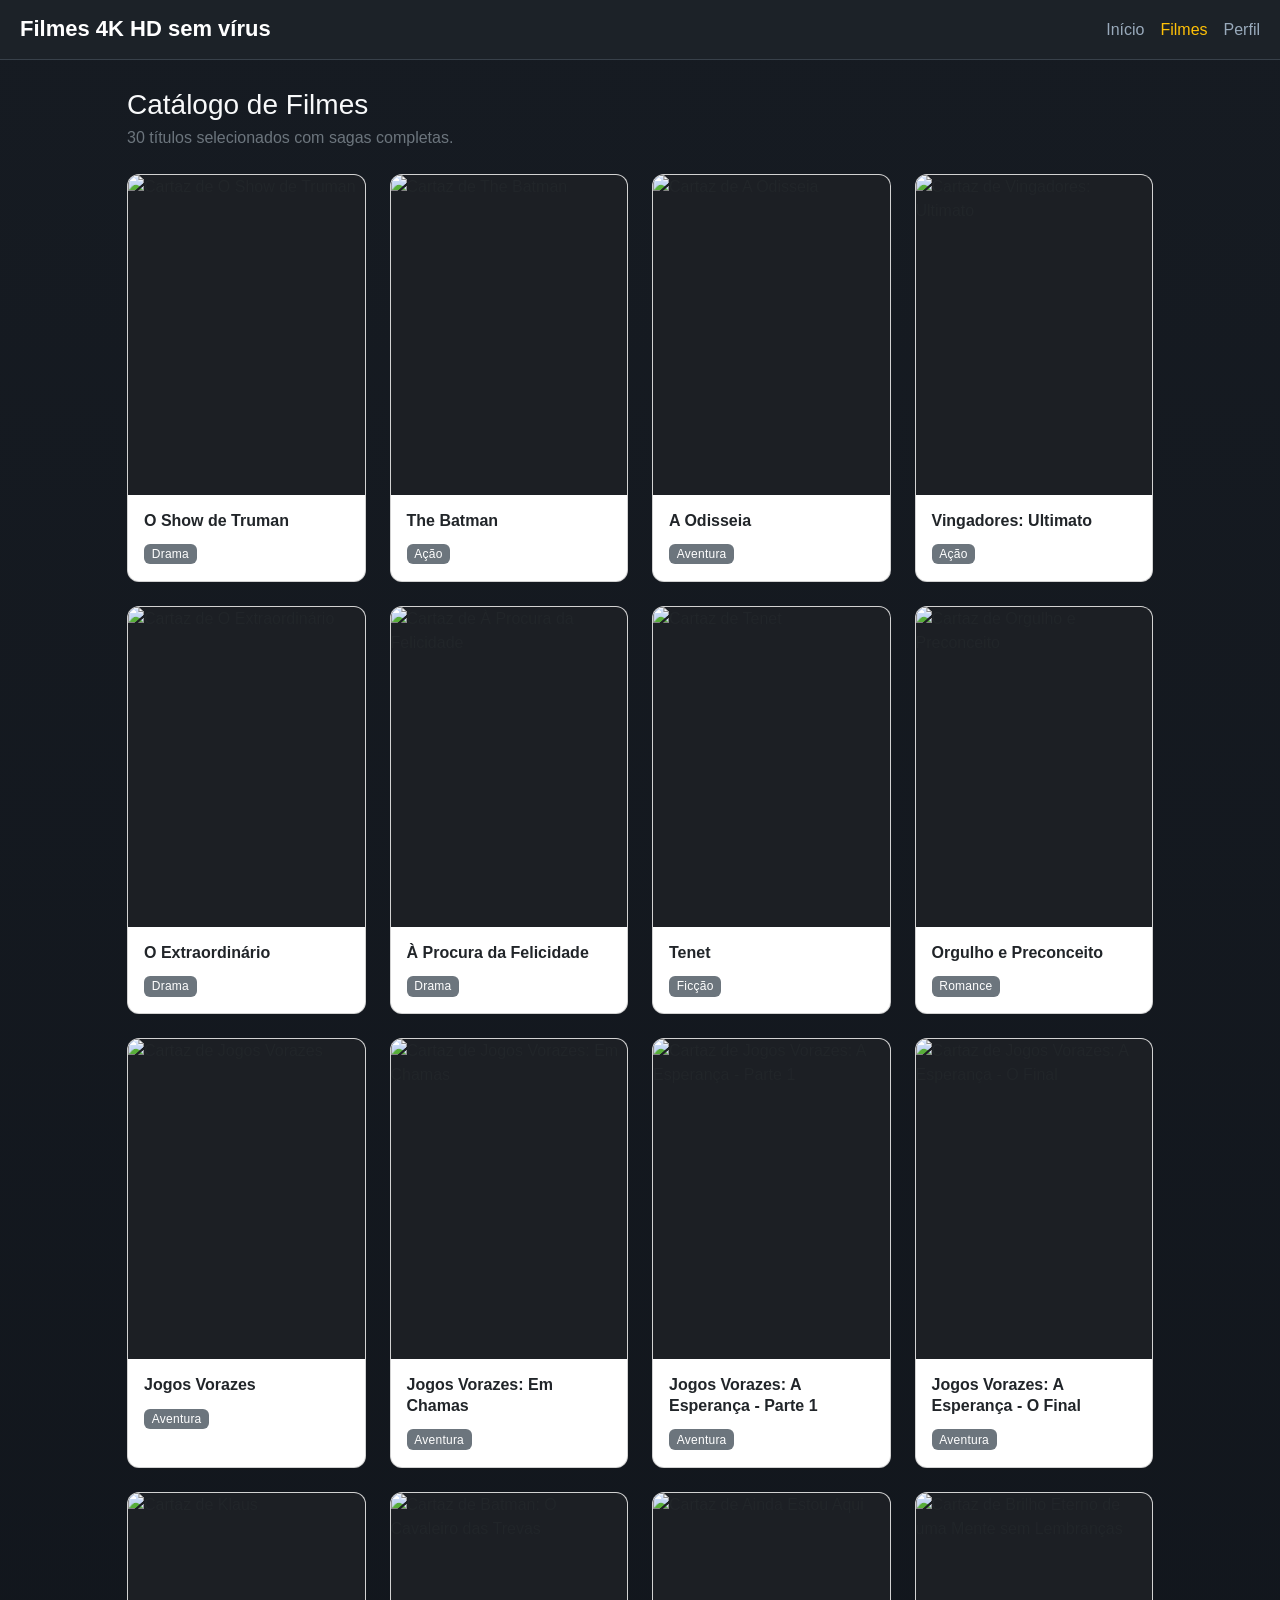
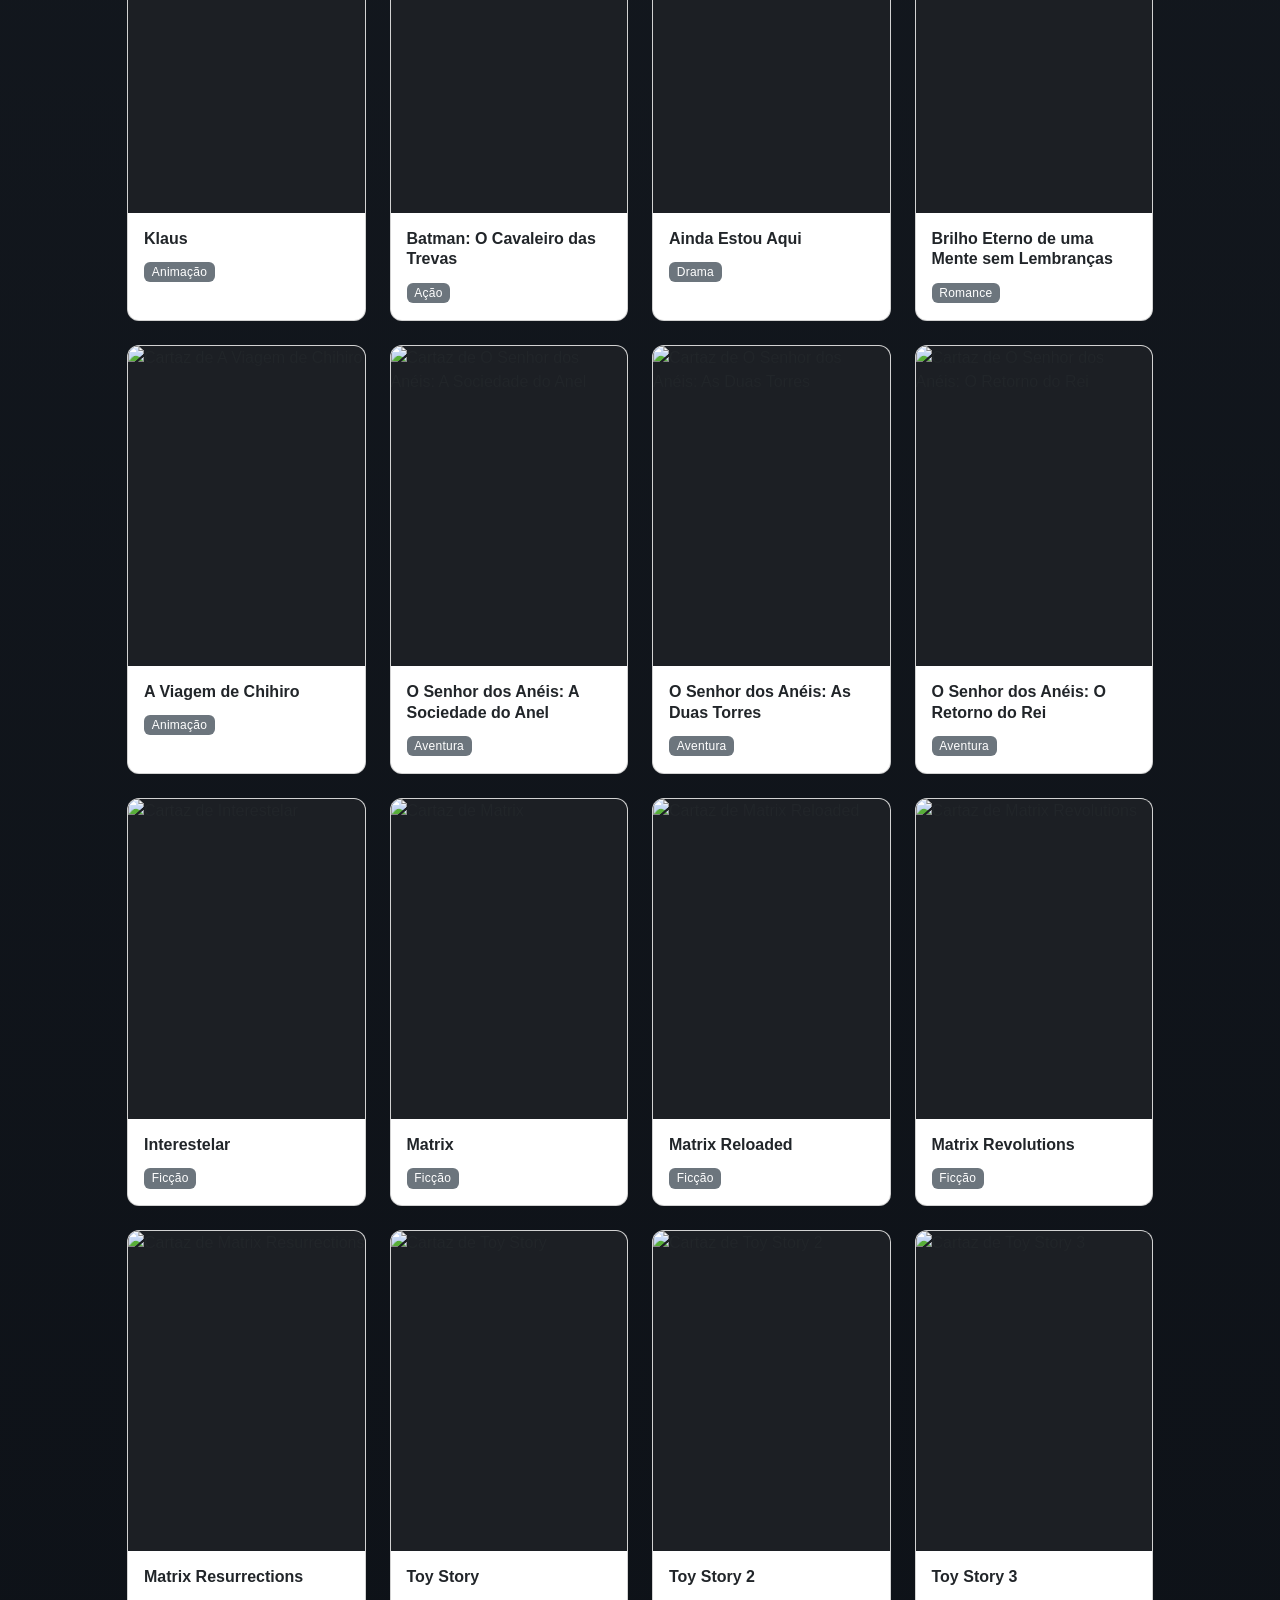
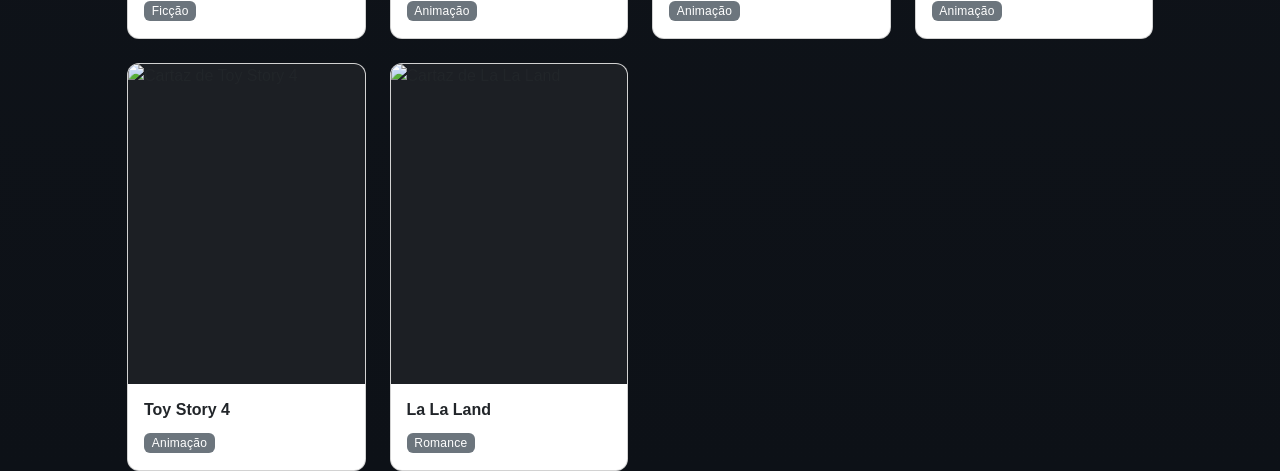
==== commit 937322c9: "filmes.html" ====
--- a/filmes.html
+++ b/filmes.html
@@ -7,32 +7,18 @@
   <link href="https://cdn.jsdelivr.net/npm/bootstrap@5.3.3/dist/css/bootstrap.min.css" rel="stylesheet" />
   <link rel="stylesheet" href="style.css" />
 </head>
-<body class="bg-dark text-light">
-  <nav class="navbar navbar-expand-lg navbar-dark bg-dark border-bottom border-secondary py-2 sticky-top">
-    <div class="container">
-      <a class="navbar-brand fw-bold" href="index.html">Filmes 4K HD sem vírus</a>
-      <button
-        class="navbar-toggler"
-        type="button"
-        data-bs-toggle="collapse"
-        data-bs-target="#menuPrincipal"
-        aria-controls="menuPrincipal"
-        aria-expanded="false"
-        aria-label="Alternar navegação"
-      >
-        <span class="navbar-toggler-icon"></span>
-      </button>
-      <div class="collapse navbar-collapse" id="menuPrincipal">
-        <div class="navbar-nav ms-auto">
-          <a class="nav-link" href="index.html">Home</a>
-          <a class="nav-link active text-warning" href="filmes.html">Filmes</a>
-          <a class="nav-link" href="perfil.html">Perfil</a>
-        </div>
-      </div>
+<body>
+  <div class="header">
+    <h1 class="logo">Filmes 4K HD sem vírus</h1>
+
+    <div class="menu d-flex align-items-center">
+      <a href="index.html" class="ms-3">Início</a>
+      <a href="filmes.html" class="text-warning ms-3">Filmes</a>
+      <a href="perfil.html" class="ms-3">Perfil</a>
     </div>
-  </nav>
-
-  <main class="container py-4">
+  </div>
+
+  <main class="container mt-5" style="max-width: 1050px; padding-top: 40px;">
     <div class="mb-4">
       <h1 class="h3 mb-1">Catálogo de Filmes</h1>
       <p class="text-secondary mb-0">30 títulos selecionados com sagas completas.</p>
@@ -40,7 +26,7 @@
 
     <div id="listaFilmes" class="row g-4">
       <div class="col-12 col-sm-6 col-md-4 col-lg-3">
-        <div class="card bg-dark text-light border-secondary h-100 overflow-hidden">
+        <div class="card h-100 overflow-hidden">
           <img src="img/show-de-truman.png" alt="Cartaz de O Show de Truman" class="card-img-top" />
           <div class="card-body">
             <h5 class="card-title">O Show de Truman</h5>
@@ -50,7 +36,7 @@
       </div>
 
       <div class="col-12 col-sm-6 col-md-4 col-lg-3">
-        <div class="card bg-dark text-light border-secondary h-100 overflow-hidden">
+        <div class="card h-100 overflow-hidden">
           <img src="img/the-batman.jpg" alt="Cartaz de The Batman" class="card-img-top" />
           <div class="card-body">
             <h5 class="card-title">The Batman</h5>
@@ -60,7 +46,7 @@
       </div>
 
       <div class="col-12 col-sm-6 col-md-4 col-lg-3">
-        <div class="card bg-dark text-light border-secondary h-100 overflow-hidden">
+        <div class="card h-100 overflow-hidden">
           <img src="img/a-odisseia.jpg" alt="Cartaz de A Odisseia" class="card-img-top" />
           <div class="card-body">
             <h5 class="card-title">A Odisseia</h5>
@@ -70,7 +56,7 @@
       </div>
 
       <div class="col-12 col-sm-6 col-md-4 col-lg-3">
-        <div class="card bg-dark text-light border-secondary h-100 overflow-hidden">
+        <div class="card h-100 overflow-hidden">
           <img src="img/vingadores-ultimato.jpg" alt="Cartaz de Vingadores: Ultimato" class="card-img-top" />
           <div class="card-body">
             <h5 class="card-title">Vingadores: Ultimato</h5>
@@ -80,7 +66,7 @@
       </div>
 
       <div class="col-12 col-sm-6 col-md-4 col-lg-3">
-        <div class="card bg-dark text-light border-secondary h-100 overflow-hidden">
+        <div class="card h-100 overflow-hidden">
           <img src="img/o-extraordinario.jpg" alt="Cartaz de O Extraordinário" class="card-img-top" />
           <div class="card-body">
             <h5 class="card-title">O Extraordinário</h5>
@@ -90,7 +76,7 @@
       </div>
 
       <div class="col-12 col-sm-6 col-md-4 col-lg-3">
-        <div class="card bg-dark text-light border-secondary h-100 overflow-hidden">
+        <div class="card h-100 overflow-hidden">
           <img src="img/a-procura-da-felicidade.jpg" alt="Cartaz de À Procura da Felicidade" class="card-img-top" />
           <div class="card-body">
             <h5 class="card-title">À Procura da Felicidade</h5>
@@ -100,7 +86,7 @@
       </div>
 
       <div class="col-12 col-sm-6 col-md-4 col-lg-3">
-        <div class="card bg-dark text-light border-secondary h-100 overflow-hidden">
+        <div class="card h-100 overflow-hidden">
           <img src="img/tenet.jpg" alt="Cartaz de Tenet" class="card-img-top" />
           <div class="card-body">
             <h5 class="card-title">Tenet</h5>
@@ -110,7 +96,7 @@
       </div>
 
       <div class="col-12 col-sm-6 col-md-4 col-lg-3">
-        <div class="card bg-dark text-light border-secondary h-100 overflow-hidden">
+        <div class="card h-100 overflow-hidden">
           <img src="img/orgulho-e-preconceito.jpg" alt="Cartaz de Orgulho e Preconceito" class="card-img-top" />
           <div class="card-body">
             <h5 class="card-title">Orgulho e Preconceito</h5>
@@ -120,7 +106,7 @@
       </div>
 
       <div class="col-12 col-sm-6 col-md-4 col-lg-3">
-        <div class="card bg-dark text-light border-secondary h-100 overflow-hidden">
+        <div class="card h-100 overflow-hidden">
           <img src="img/jogos-vorazes.jpg" alt="Cartaz de Jogos Vorazes" class="card-img-top" />
           <div class="card-body">
             <h5 class="card-title">Jogos Vorazes</h5>
@@ -130,7 +116,7 @@
       </div>
 
       <div class="col-12 col-sm-6 col-md-4 col-lg-3">
-        <div class="card bg-dark text-light border-secondary h-100 overflow-hidden">
+        <div class="card h-100 overflow-hidden">
           <img src="img/jogos-vorazes-em-chamas.jpg" alt="Cartaz de Jogos Vorazes: Em Chamas" class="card-img-top" />
           <div class="card-body">
             <h5 class="card-title">Jogos Vorazes: Em Chamas</h5>
@@ -140,7 +126,7 @@
       </div>
 
       <div class="col-12 col-sm-6 col-md-4 col-lg-3">
-        <div class="card bg-dark text-light border-secondary h-100 overflow-hidden">
+        <div class="card h-100 overflow-hidden">
           <img src="img/jogos-vorazes-a-esperanca-parte-1.jpg" alt="Cartaz de Jogos Vorazes: A Esperança - Parte 1" class="card-img-top" />
           <div class="card-body">
             <h5 class="card-title">Jogos Vorazes: A Esperança - Parte 1</h5>
@@ -150,7 +136,7 @@
       </div>
 
       <div class="col-12 col-sm-6 col-md-4 col-lg-3">
-        <div class="card bg-dark text-light border-secondary h-100 overflow-hidden">
+        <div class="card h-100 overflow-hidden">
           <img src="img/jogos-vorazes-a-esperanca-o-final.jpg" alt="Cartaz de Jogos Vorazes: A Esperança - O Final" class="card-img-top" />
           <div class="card-body">
             <h5 class="card-title">Jogos Vorazes: A Esperança - O Final</h5>
@@ -160,7 +146,7 @@
       </div>
 
       <div class="col-12 col-sm-6 col-md-4 col-lg-3">
-        <div class="card bg-dark text-light border-secondary h-100 overflow-hidden">
+        <div class="card h-100 overflow-hidden">
           <img src="img/klaus.jpg" alt="Cartaz de Klaus" class="card-img-top" />
           <div class="card-body">
             <h5 class="card-title">Klaus</h5>
@@ -170,7 +156,7 @@
       </div>
 
       <div class="col-12 col-sm-6 col-md-4 col-lg-3">
-        <div class="card bg-dark text-light border-secondary h-100 overflow-hidden">
+        <div class="card h-100 overflow-hidden">
           <img src="img/batman-o-cavaleiro-das-trevas.jpg" alt="Cartaz de Batman: O Cavaleiro das Trevas" class="card-img-top" />
           <div class="card-body">
             <h5 class="card-title">Batman: O Cavaleiro das Trevas</h5>
@@ -180,7 +166,7 @@
       </div>
 
       <div class="col-12 col-sm-6 col-md-4 col-lg-3">
-        <div class="card bg-dark text-light border-secondary h-100 overflow-hidden">
+        <div class="card h-100 overflow-hidden">
           <img src="img/ainda-estou-aqui.jpg" alt="Cartaz de Ainda Estou Aqui" class="card-img-top" />
           <div class="card-body">
             <h5 class="card-title">Ainda Estou Aqui</h5>
@@ -190,7 +176,7 @@
       </div>
 
       <div class="col-12 col-sm-6 col-md-4 col-lg-3">
-        <div class="card bg-dark text-light border-secondary h-100 overflow-hidden">
+        <div class="card h-100 overflow-hidden">
           <img src="img/brilho-eterno-de-uma-mente-sem-lembrancas.jpg" alt="Cartaz de Brilho Eterno de uma Mente sem Lembranças" class="card-img-top" />
           <div class="card-body">
             <h5 class="card-title">Brilho Eterno de uma Mente sem Lembranças</h5>
@@ -200,7 +186,7 @@
       </div>
 
       <div class="col-12 col-sm-6 col-md-4 col-lg-3">
-        <div class="card bg-dark text-light border-secondary h-100 overflow-hidden">
+        <div class="card h-100 overflow-hidden">
           <img src="img/a-viagem-de-chihiro.jpg" alt="Cartaz de A Viagem de Chihiro" class="card-img-top" />
           <div class="card-body">
             <h5 class="card-title">A Viagem de Chihiro</h5>
@@ -210,7 +196,7 @@
       </div>
 
       <div class="col-12 col-sm-6 col-md-4 col-lg-3">
-        <div class="card bg-dark text-light border-secondary h-100 overflow-hidden">
+        <div class="card h-100 overflow-hidden">
           <img src="img/o-senhor-dos-aneis-a-sociedade-do-anel.jpg" alt="Cartaz de O Senhor dos Anéis: A Sociedade do Anel" class="card-img-top" />
           <div class="card-body">
             <h5 class="card-title">O Senhor dos Anéis: A Sociedade do Anel</h5>
@@ -220,7 +206,7 @@
       </div>
 
       <div class="col-12 col-sm-6 col-md-4 col-lg-3">
-        <div class="card bg-dark text-light border-secondary h-100 overflow-hidden">
+        <div class="card h-100 overflow-hidden">
           <img src="img/o-senhor-dos-aneis-as-duas-torres.jpg" alt="Cartaz de O Senhor dos Anéis: As Duas Torres" class="card-img-top" />
           <div class="card-body">
             <h5 class="card-title">O Senhor dos Anéis: As Duas Torres</h5>
@@ -230,7 +216,7 @@
       </div>
 
       <div class="col-12 col-sm-6 col-md-4 col-lg-3">
-        <div class="card bg-dark text-light border-secondary h-100 overflow-hidden">
+        <div class="card h-100 overflow-hidden">
           <img src="img/o-senhor-dos-aneis-o-retorno-do-rei.jpg" alt="Cartaz de O Senhor dos Anéis: O Retorno do Rei" class="card-img-top" />
           <div class="card-body">
             <h5 class="card-title">O Senhor dos Anéis: O Retorno do Rei</h5>
@@ -240,7 +226,7 @@
       </div>
 
       <div class="col-12 col-sm-6 col-md-4 col-lg-3">
-        <div class="card bg-dark text-light border-secondary h-100 overflow-hidden">
+        <div class="card h-100 overflow-hidden">
           <img src="img/interestelar.jpg" alt="Cartaz de Interestelar" class="card-img-top" />
           <div class="card-body">
             <h5 class="card-title">Interestelar</h5>
@@ -250,7 +236,7 @@
       </div>
 
       <div class="col-12 col-sm-6 col-md-4 col-lg-3">
-        <div class="card bg-dark text-light border-secondary h-100 overflow-hidden">
+        <div class="card h-100 overflow-hidden">
           <img src="img/matrix.jpg" alt="Cartaz de Matrix" class="card-img-top" />
           <div class="card-body">
             <h5 class="card-title">Matrix</h5>
@@ -260,7 +246,7 @@
       </div>
 
       <div class="col-12 col-sm-6 col-md-4 col-lg-3">
-        <div class="card bg-dark text-light border-secondary h-100 overflow-hidden">
+        <div class="card h-100 overflow-hidden">
           <img src="img/matrix-reloaded.jpg" alt="Cartaz de Matrix Reloaded" class="card-img-top" />
           <div class="card-body">
             <h5 class="card-title">Matrix Reloaded</h5>
@@ -270,7 +256,7 @@
       </div>
 
       <div class="col-12 col-sm-6 col-md-4 col-lg-3">
-        <div class="card bg-dark text-light border-secondary h-100 overflow-hidden">
+        <div class="card h-100 overflow-hidden">
           <img src="img/matrix-revolutions.jpg" alt="Cartaz de Matrix Revolutions" class="card-img-top" />
           <div class="card-body">
             <h5 class="card-title">Matrix Revolutions</h5>
@@ -280,7 +266,7 @@
       </div>
 
       <div class="col-12 col-sm-6 col-md-4 col-lg-3">
-        <div class="card bg-dark text-light border-secondary h-100 overflow-hidden">
+        <div class="card h-100 overflow-hidden">
           <img src="img/matrix-resurrections.jpg" alt="Cartaz de Matrix Resurrections" class="card-img-top" />
           <div class="card-body">
             <h5 class="card-title">Matrix Resurrections</h5>
@@ -290,7 +276,7 @@
       </div>
 
       <div class="col-12 col-sm-6 col-md-4 col-lg-3">
-        <div class="card bg-dark text-light border-secondary h-100 overflow-hidden">
+        <div class="card h-100 overflow-hidden">
           <img src="img/toy-story.jpg" alt="Cartaz de Toy Story" class="card-img-top" />
           <div class="card-body">
             <h5 class="card-title">Toy Story</h5>
@@ -300,7 +286,7 @@
       </div>
 
       <div class="col-12 col-sm-6 col-md-4 col-lg-3">
-        <div class="card bg-dark text-light border-secondary h-100 overflow-hidden">
+        <div class="card h-100 overflow-hidden">
           <img src="img/toy-story-2.jpg" alt="Cartaz de Toy Story 2" class="card-img-top" />
           <div class="card-body">
             <h5 class="card-title">Toy Story 2</h5>
@@ -310,7 +296,7 @@
       </div>
 
       <div class="col-12 col-sm-6 col-md-4 col-lg-3">
-        <div class="card bg-dark text-light border-secondary h-100 overflow-hidden">
+        <div class="card h-100 overflow-hidden">
           <img src="img/toy-story-3.jpg" alt="Cartaz de Toy Story 3" class="card-img-top" />
           <div class="card-body">
             <h5 class="card-title">Toy Story 3</h5>
@@ -320,7 +306,7 @@
       </div>
 
       <div class="col-12 col-sm-6 col-md-4 col-lg-3">
-        <div class="card bg-dark text-light border-secondary h-100 overflow-hidden">
+        <div class="card h-100 overflow-hidden">
           <img src="img/toy-story-4.jpg" alt="Cartaz de Toy Story 4" class="card-img-top" />
           <div class="card-body">
             <h5 class="card-title">Toy Story 4</h5>
@@ -330,7 +316,7 @@
       </div>
 
       <div class="col-12 col-sm-6 col-md-4 col-lg-3">
-        <div class="card bg-dark text-light border-secondary h-100 overflow-hidden">
+        <div class="card h-100 overflow-hidden">
           <img src="img/la-la-land.jpg" alt="Cartaz de La La Land" class="card-img-top" />
           <div class="card-body">
             <h5 class="card-title">La La Land</h5>
@@ -343,4 +329,4 @@
 
   <script src="https://cdn.jsdelivr.net/npm/bootstrap@5.3.3/dist/js/bootstrap.bundle.min.js"></script>
 </body>
-</html>+</html>
--- a/style.css
+++ b/style.css
@@ -14,7 +14,7 @@
     color: #9ab;
     font-family: 'Inter', sans-serif;
     margin: 0;
-    padding-top: 80px;
+    
 }
 
 a {
@@ -85,3 +85,62 @@
         gap: 15px;
     }
 }
+
+body {
+  background: linear-gradient(180deg, #161b22 0%, #0d1117 100%);
+  min-height: 100vh;
+  color: #e6edf3;
+}
+
+.banner-boas-vindas {
+  background: linear-gradient(135deg, rgba(30, 41, 59, 0.9), rgba(15, 23, 42, 0.95));
+  border: 1px solid rgba(255, 255, 255, 0.08);
+  border-radius: 12px;
+}
+
+.btn-adicionar {
+  background: linear-gradient(135deg, #22c55e, #15803d);
+  border: none;
+  transition: transform 0.2s ease, filter 0.2s ease;
+}
+
+.btn-adicionar:hover {
+  transform: translateY(-1px);
+  filter: brightness(1.08);
+}
+
+body {
+  background-color: #121417;
+  color: #f8f9fa;
+}
+
+.card {
+  border-radius: 12px;
+  transition: transform 0.2s ease, border-color 0.2s ease, box-shadow 0.2s ease;
+}
+
+.card:hover {
+  transform: translateY(-4px);
+  border-color: #adb5bd !important;
+  box-shadow: 0 10px 24px rgba(0, 0, 0, 0.45);
+}
+
+.card-img-top {
+  width: 100%;
+  height: 320px;
+  object-fit: cover;
+  object-position: center top;
+  background-color: #1c1f24;
+}
+
+.card-title {
+  font-size: 1rem;
+  font-weight: 600;
+  line-height: 1.3;
+  margin-bottom: 0.6rem;
+}
+
+.badge {
+  font-weight: 500;
+  letter-spacing: 0.02em;
+}
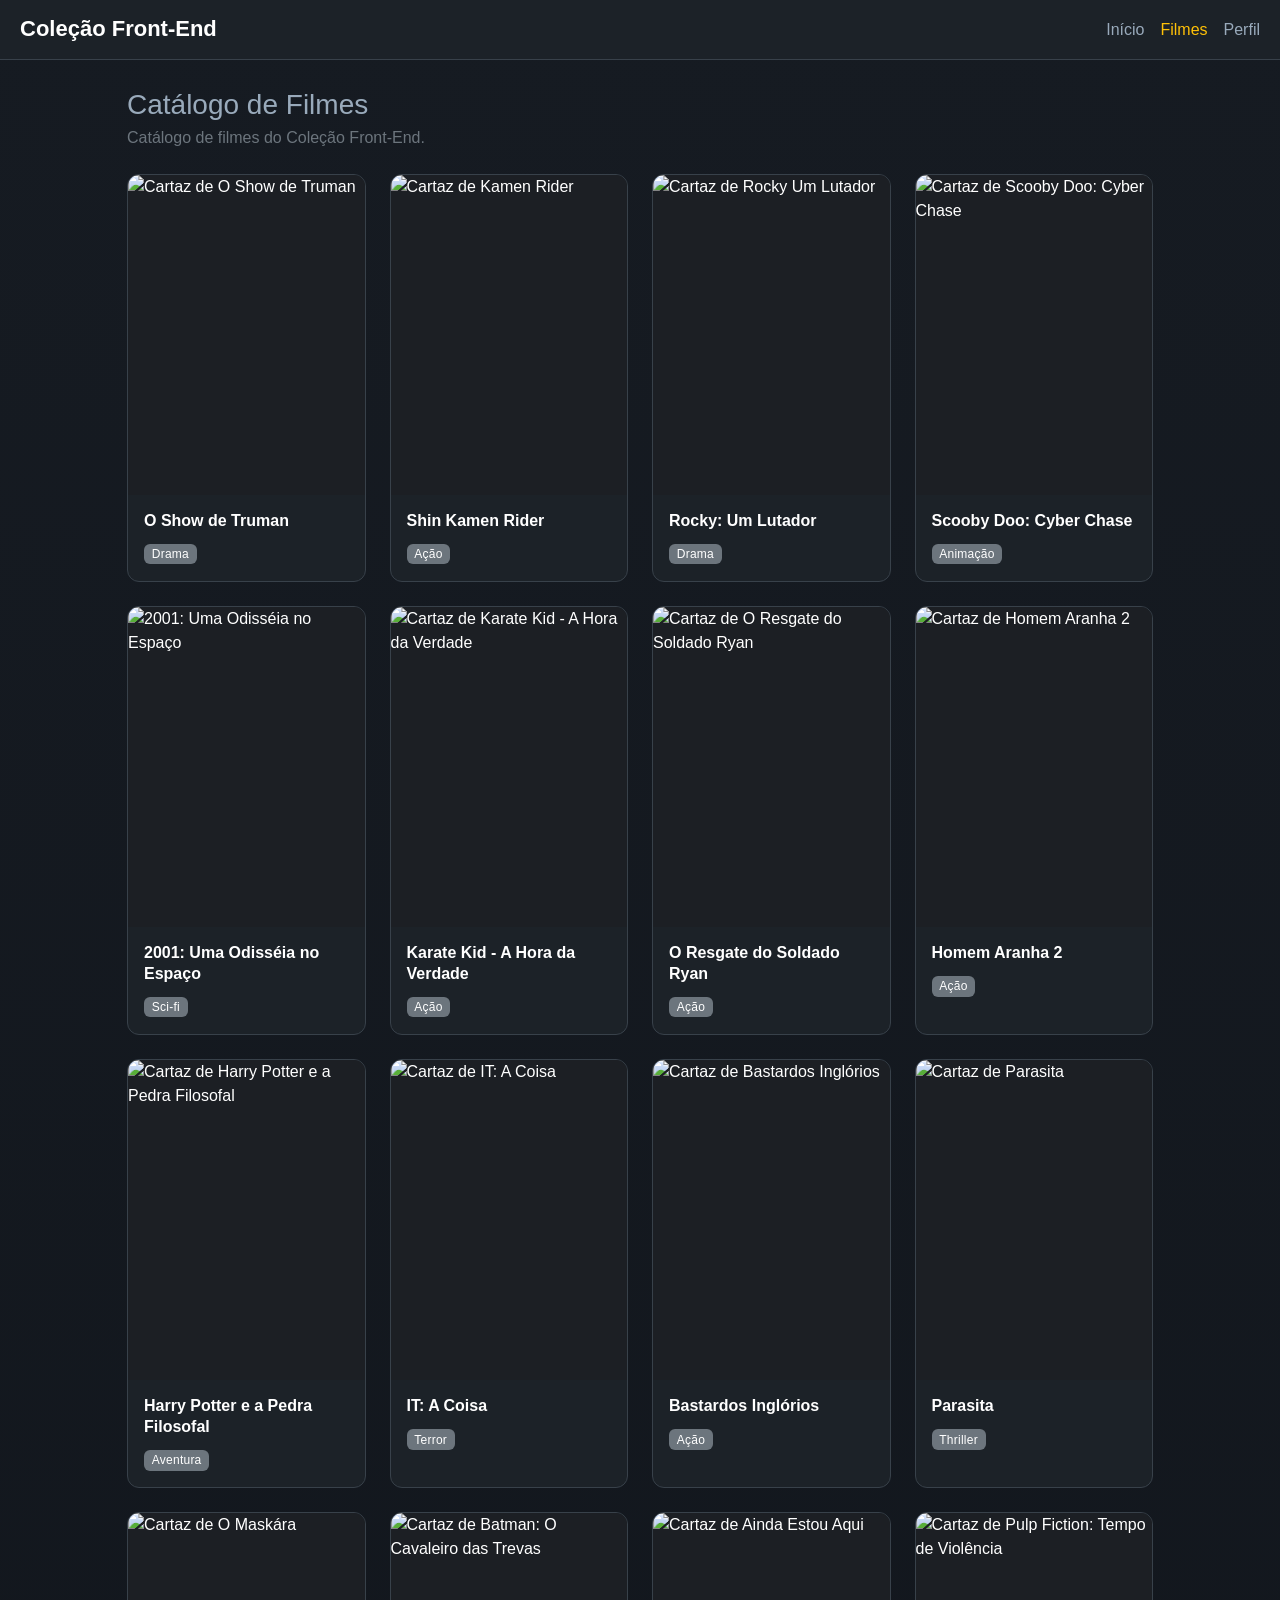
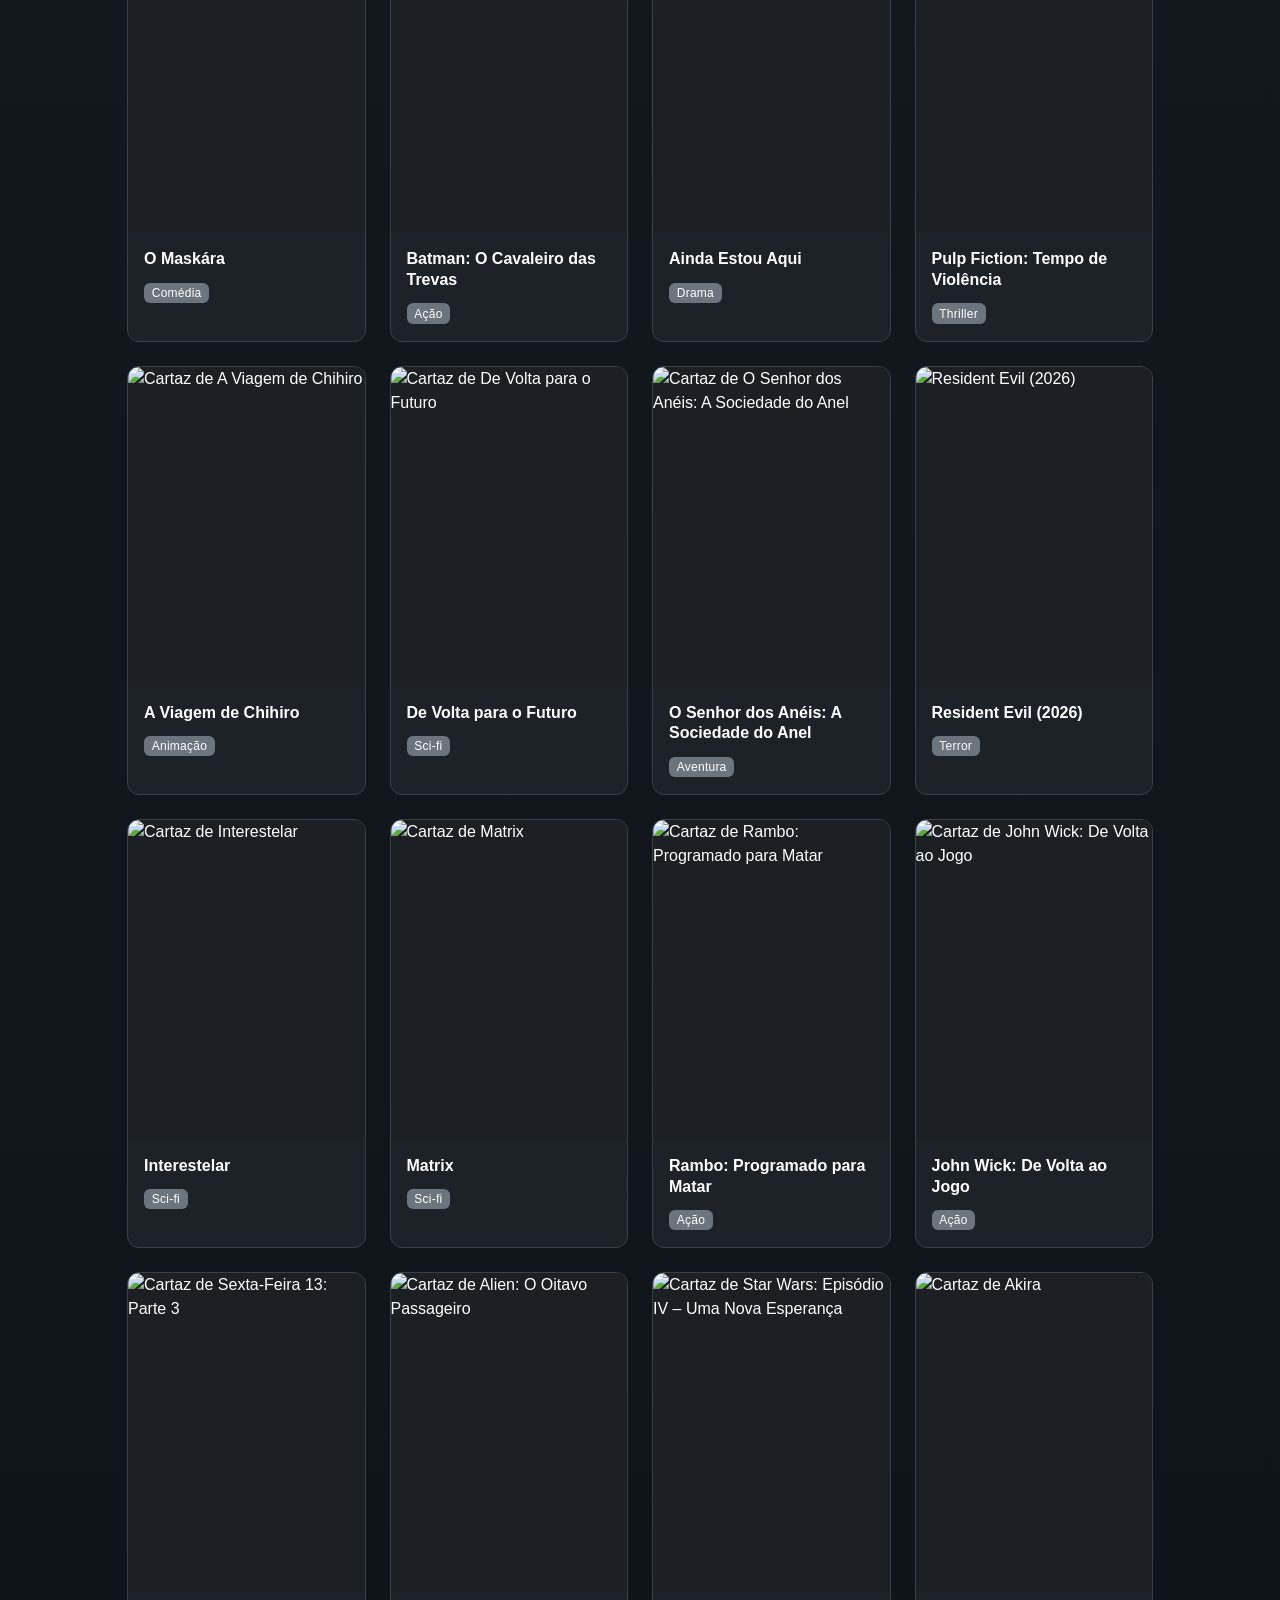
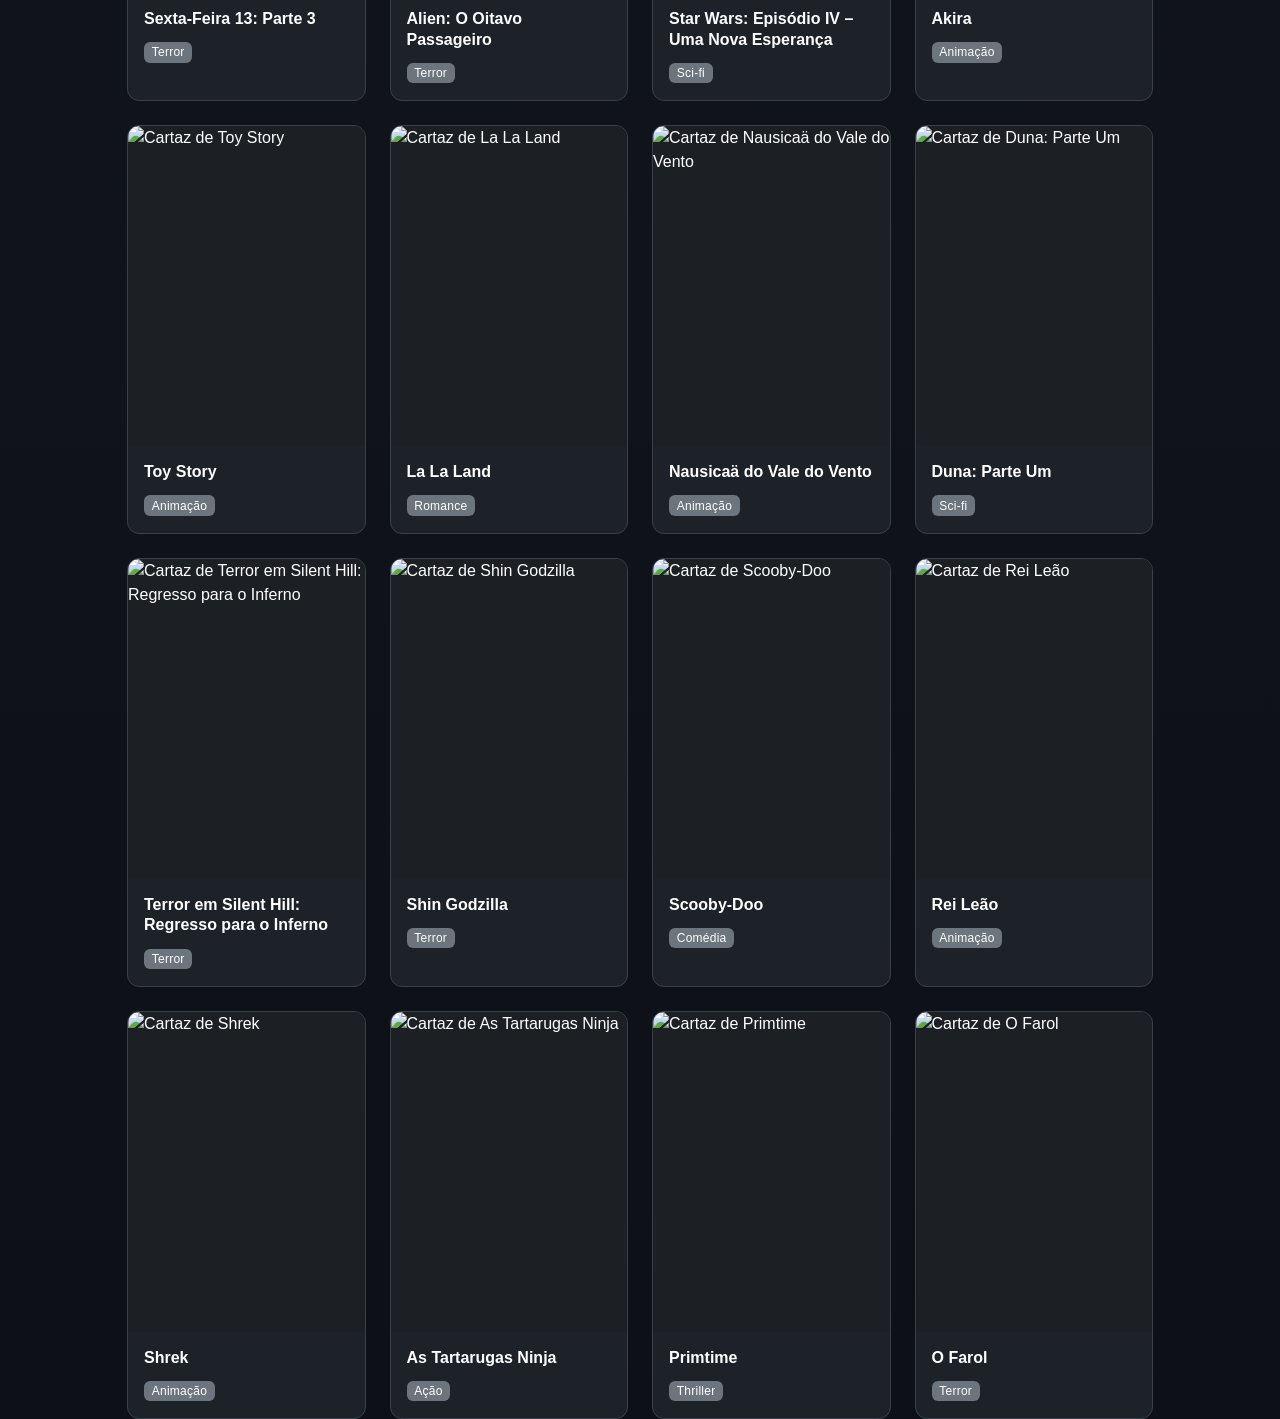
==== commit bdf8f62c: "filmes.html" ====
--- a/filmes.html
+++ b/filmes.html
@@ -1,15 +1,17 @@
 <!DOCTYPE html>
 <html lang="pt-BR">
+
 <head>
   <meta charset="UTF-8" />
   <meta name="viewport" content="width=device-width, initial-scale=1.0" />
-  <title>Filmes 4K HD sem vírus</title>
+  <title>Filmes - Coleção Front-End</title>
   <link href="https://cdn.jsdelivr.net/npm/bootstrap@5.3.3/dist/css/bootstrap.min.css" rel="stylesheet" />
   <link rel="stylesheet" href="style.css" />
 </head>
+
 <body>
   <div class="header">
-    <h1 class="logo">Filmes 4K HD sem vírus</h1>
+    <h1 class="logo">Coleção Front-End</h1>
 
     <div class="menu d-flex align-items-center">
       <a href="index.html" class="ms-3">Início</a>
@@ -21,13 +23,13 @@
   <main class="container mt-5" style="max-width: 1050px; padding-top: 40px;">
     <div class="mb-4">
       <h1 class="h3 mb-1">Catálogo de Filmes</h1>
-      <p class="text-secondary mb-0">30 títulos selecionados com sagas completas.</p>
+      <p class="text-secondary mb-0">Catálogo de filmes do Coleção Front-End.</p>
     </div>
 
     <div id="listaFilmes" class="row g-4">
       <div class="col-12 col-sm-6 col-md-4 col-lg-3">
         <div class="card h-100 overflow-hidden">
-          <img src="img/show-de-truman.png" alt="Cartaz de O Show de Truman" class="card-img-top" />
+          <img src="img/truman.webp" alt="Cartaz de O Show de Truman" class="card-img-top" />
           <div class="card-body">
             <h5 class="card-title">O Show de Truman</h5>
             <span class="badge bg-secondary">Drama</span>
@@ -37,19 +39,79 @@
 
       <div class="col-12 col-sm-6 col-md-4 col-lg-3">
         <div class="card h-100 overflow-hidden">
-          <img src="img/the-batman.jpg" alt="Cartaz de The Batman" class="card-img-top" />
-          <div class="card-body">
-            <h5 class="card-title">The Batman</h5>
-            <span class="badge bg-secondary">Ação</span>
-          </div>
-        </div>
-      </div>
-
-      <div class="col-12 col-sm-6 col-md-4 col-lg-3">
-        <div class="card h-100 overflow-hidden">
-          <img src="img/a-odisseia.jpg" alt="Cartaz de A Odisseia" class="card-img-top" />
-          <div class="card-body">
-            <h5 class="card-title">A Odisseia</h5>
+          <img src="img/kamenrider.jpg" alt="Cartaz de Kamen Rider" class="card-img-top" />
+          <div class="card-body">
+            <h5 class="card-title">Shin Kamen Rider</h5>
+            <span class="badge bg-secondary">Ação</span>
+          </div>
+        </div>
+      </div>
+
+      <div class="col-12 col-sm-6 col-md-4 col-lg-3">
+        <div class="card h-100 overflow-hidden">
+          <img src="img/rocky.jpg" alt="Cartaz de Rocky Um Lutador" class="card-img-top" />
+          <div class="card-body">
+            <h5 class="card-title">Rocky: Um Lutador</h5>
+            <span class="badge bg-secondary">Drama</span>
+          </div>
+        </div>
+      </div>
+
+      <div class="col-12 col-sm-6 col-md-4 col-lg-3">
+        <div class="card h-100 overflow-hidden">
+          <img src="img/cyberchase.jpg" alt="Cartaz de Scooby Doo: Cyber Chase" class="card-img-top" />
+          <div class="card-body">
+            <h5 class="card-title">Scooby Doo: Cyber Chase</h5>
+            <span class="badge bg-secondary">Animação</span>
+          </div>
+        </div>
+      </div>
+
+      <div class="col-12 col-sm-6 col-md-4 col-lg-3">
+        <div class="card h-100 overflow-hidden">
+          <img src="img/2001.webp" alt="2001: Uma Odisséia no Espaço" class="card-img-top" />
+          <div class="card-body">
+            <h5 class="card-title">2001: Uma Odisséia no Espaço</h5>
+            <span class="badge bg-secondary">Sci-fi</span>
+          </div>
+        </div>
+      </div>
+
+      <div class="col-12 col-sm-6 col-md-4 col-lg-3">
+        <div class="card h-100 overflow-hidden">
+          <img src="img/karatekid.jpg" alt="Cartaz de Karate Kid - A Hora da Verdade" class="card-img-top" />
+          <div class="card-body">
+            <h5 class="card-title">Karate Kid - A Hora da Verdade</h5>
+            <span class="badge bg-secondary">Ação</span>
+          </div>
+        </div>
+      </div>
+
+      <div class="col-12 col-sm-6 col-md-4 col-lg-3">
+        <div class="card h-100 overflow-hidden">
+          <img src="img/ryan.jpg" alt="Cartaz de O Resgate do Soldado Ryan" class="card-img-top" />
+          <div class="card-body">
+            <h5 class="card-title">O Resgate do Soldado Ryan</h5>
+            <span class="badge bg-secondary">Ação</span>
+          </div>
+        </div>
+      </div>
+
+      <div class="col-12 col-sm-6 col-md-4 col-lg-3">
+        <div class="card h-100 overflow-hidden">
+          <img src="img/homemaranha.jpg" alt="Cartaz de Homem Aranha 2" class="card-img-top" />
+          <div class="card-body">
+            <h5 class="card-title">Homem Aranha 2</h5>
+            <span class="badge bg-secondary">Ação</span>
+          </div>
+        </div>
+      </div>
+
+      <div class="col-12 col-sm-6 col-md-4 col-lg-3">
+        <div class="card h-100 overflow-hidden">
+          <img src="img/pedrafilosofal.jpg" alt="Cartaz de Harry Potter e a Pedra Filosofal" class="card-img-top" />
+          <div class="card-body">
+            <h5 class="card-title">Harry Potter e a Pedra Filosofal</h5>
             <span class="badge bg-secondary">Aventura</span>
           </div>
         </div>
@@ -57,107 +119,50 @@
 
       <div class="col-12 col-sm-6 col-md-4 col-lg-3">
         <div class="card h-100 overflow-hidden">
-          <img src="img/vingadores-ultimato.jpg" alt="Cartaz de Vingadores: Ultimato" class="card-img-top" />
-          <div class="card-body">
-            <h5 class="card-title">Vingadores: Ultimato</h5>
-            <span class="badge bg-secondary">Ação</span>
-          </div>
-        </div>
-      </div>
-
-      <div class="col-12 col-sm-6 col-md-4 col-lg-3">
-        <div class="card h-100 overflow-hidden">
-          <img src="img/o-extraordinario.jpg" alt="Cartaz de O Extraordinário" class="card-img-top" />
-          <div class="card-body">
-            <h5 class="card-title">O Extraordinário</h5>
-            <span class="badge bg-secondary">Drama</span>
-          </div>
-        </div>
-      </div>
-
-      <div class="col-12 col-sm-6 col-md-4 col-lg-3">
-        <div class="card h-100 overflow-hidden">
-          <img src="img/a-procura-da-felicidade.jpg" alt="Cartaz de À Procura da Felicidade" class="card-img-top" />
-          <div class="card-body">
-            <h5 class="card-title">À Procura da Felicidade</h5>
-            <span class="badge bg-secondary">Drama</span>
-          </div>
-        </div>
-      </div>
-
-      <div class="col-12 col-sm-6 col-md-4 col-lg-3">
-        <div class="card h-100 overflow-hidden">
-          <img src="img/tenet.jpg" alt="Cartaz de Tenet" class="card-img-top" />
-          <div class="card-body">
-            <h5 class="card-title">Tenet</h5>
-            <span class="badge bg-secondary">Ficção</span>
-          </div>
-        </div>
-      </div>
-
-      <div class="col-12 col-sm-6 col-md-4 col-lg-3">
-        <div class="card h-100 overflow-hidden">
-          <img src="img/orgulho-e-preconceito.jpg" alt="Cartaz de Orgulho e Preconceito" class="card-img-top" />
-          <div class="card-body">
-            <h5 class="card-title">Orgulho e Preconceito</h5>
-            <span class="badge bg-secondary">Romance</span>
-          </div>
-        </div>
-      </div>
-
-      <div class="col-12 col-sm-6 col-md-4 col-lg-3">
-        <div class="card h-100 overflow-hidden">
-          <img src="img/jogos-vorazes.jpg" alt="Cartaz de Jogos Vorazes" class="card-img-top" />
-          <div class="card-body">
-            <h5 class="card-title">Jogos Vorazes</h5>
-            <span class="badge bg-secondary">Aventura</span>
-          </div>
-        </div>
-      </div>
-
-      <div class="col-12 col-sm-6 col-md-4 col-lg-3">
-        <div class="card h-100 overflow-hidden">
-          <img src="img/jogos-vorazes-em-chamas.jpg" alt="Cartaz de Jogos Vorazes: Em Chamas" class="card-img-top" />
-          <div class="card-body">
-            <h5 class="card-title">Jogos Vorazes: Em Chamas</h5>
-            <span class="badge bg-secondary">Aventura</span>
-          </div>
-        </div>
-      </div>
-
-      <div class="col-12 col-sm-6 col-md-4 col-lg-3">
-        <div class="card h-100 overflow-hidden">
-          <img src="img/jogos-vorazes-a-esperanca-parte-1.jpg" alt="Cartaz de Jogos Vorazes: A Esperança - Parte 1" class="card-img-top" />
-          <div class="card-body">
-            <h5 class="card-title">Jogos Vorazes: A Esperança - Parte 1</h5>
-            <span class="badge bg-secondary">Aventura</span>
-          </div>
-        </div>
-      </div>
-
-      <div class="col-12 col-sm-6 col-md-4 col-lg-3">
-        <div class="card h-100 overflow-hidden">
-          <img src="img/jogos-vorazes-a-esperanca-o-final.jpg" alt="Cartaz de Jogos Vorazes: A Esperança - O Final" class="card-img-top" />
-          <div class="card-body">
-            <h5 class="card-title">Jogos Vorazes: A Esperança - O Final</h5>
-            <span class="badge bg-secondary">Aventura</span>
-          </div>
-        </div>
-      </div>
-
-      <div class="col-12 col-sm-6 col-md-4 col-lg-3">
-        <div class="card h-100 overflow-hidden">
-          <img src="img/klaus.jpg" alt="Cartaz de Klaus" class="card-img-top" />
-          <div class="card-body">
-            <h5 class="card-title">Klaus</h5>
-            <span class="badge bg-secondary">Animação</span>
-          </div>
-        </div>
-      </div>
-
-      <div class="col-12 col-sm-6 col-md-4 col-lg-3">
-        <div class="card h-100 overflow-hidden">
-          <img src="img/batman-o-cavaleiro-das-trevas.jpg" alt="Cartaz de Batman: O Cavaleiro das Trevas" class="card-img-top" />
+          <img src="img/it.jpg" alt="Cartaz de IT: A Coisa" class="card-img-top" />
+          <div class="card-body">
+            <h5 class="card-title">IT: A Coisa</h5>
+            <span class="badge bg-secondary">Terror</span>
+          </div>
+        </div>
+      </div>
+
+      <div class="col-12 col-sm-6 col-md-4 col-lg-3">
+        <div class="card h-100 overflow-hidden">
+          <img src="img/bastardos.jpg" alt="Cartaz de Bastardos Inglórios"
+            class="card-img-top" />
+          <div class="card-body">
+            <h5 class="card-title">Bastardos Inglórios</h5>
+            <span class="badge bg-secondary">Ação</span>
+          </div>
+        </div>
+      </div>
+
+      <div class="col-12 col-sm-6 col-md-4 col-lg-3">
+        <div class="card h-100 overflow-hidden">
+          <img src="img/parasita.jpg" alt="Cartaz de Parasita"
+            class="card-img-top" />
+          <div class="card-body">
+            <h5 class="card-title">Parasita</h5>
+            <span class="badge bg-secondary">Thriller</span>
+          </div>
+        </div>
+      </div>
+
+      <div class="col-12 col-sm-6 col-md-4 col-lg-3">
+        <div class="card h-100 overflow-hidden">
+          <img src="img/maskara.jpg" alt="Cartaz de O Maskára" class="card-img-top" />
+          <div class="card-body">
+            <h5 class="card-title">O Maskára</h5>
+            <span class="badge bg-secondary">Comédia</span>
+          </div>
+        </div>
+      </div>
+
+      <div class="col-12 col-sm-6 col-md-4 col-lg-3">
+        <div class="card h-100 overflow-hidden">
+          <img src="img/batman.png" alt="Cartaz de Batman: O Cavaleiro das Trevas"
+            class="card-img-top" />
           <div class="card-body">
             <h5 class="card-title">Batman: O Cavaleiro das Trevas</h5>
             <span class="badge bg-secondary">Ação</span>
@@ -167,7 +172,7 @@
 
       <div class="col-12 col-sm-6 col-md-4 col-lg-3">
         <div class="card h-100 overflow-hidden">
-          <img src="img/ainda-estou-aqui.jpg" alt="Cartaz de Ainda Estou Aqui" class="card-img-top" />
+          <img src="img/ainda.webp" alt="Cartaz de Ainda Estou Aqui" class="card-img-top" />
           <div class="card-body">
             <h5 class="card-title">Ainda Estou Aqui</h5>
             <span class="badge bg-secondary">Drama</span>
@@ -177,17 +182,18 @@
 
       <div class="col-12 col-sm-6 col-md-4 col-lg-3">
         <div class="card h-100 overflow-hidden">
-          <img src="img/brilho-eterno-de-uma-mente-sem-lembrancas.jpg" alt="Cartaz de Brilho Eterno de uma Mente sem Lembranças" class="card-img-top" />
-          <div class="card-body">
-            <h5 class="card-title">Brilho Eterno de uma Mente sem Lembranças</h5>
-            <span class="badge bg-secondary">Romance</span>
-          </div>
-        </div>
-      </div>
-
-      <div class="col-12 col-sm-6 col-md-4 col-lg-3">
-        <div class="card h-100 overflow-hidden">
-          <img src="img/a-viagem-de-chihiro.jpg" alt="Cartaz de A Viagem de Chihiro" class="card-img-top" />
+          <img src="img/pulp.webp"
+            alt="Cartaz de Pulp Fiction: Tempo de Violência" class="card-img-top" />
+          <div class="card-body">
+            <h5 class="card-title">Pulp Fiction: Tempo de Violência</h5>
+            <span class="badge bg-secondary">Thriller</span>
+          </div>
+        </div>
+      </div>
+
+      <div class="col-12 col-sm-6 col-md-4 col-lg-3">
+        <div class="card h-100 overflow-hidden">
+          <img src="img/chihiro.webp" alt="Cartaz de A Viagem de Chihiro" class="card-img-top" />
           <div class="card-body">
             <h5 class="card-title">A Viagem de Chihiro</h5>
             <span class="badge bg-secondary">Animação</span>
@@ -197,7 +203,19 @@
 
       <div class="col-12 col-sm-6 col-md-4 col-lg-3">
         <div class="card h-100 overflow-hidden">
-          <img src="img/o-senhor-dos-aneis-a-sociedade-do-anel.jpg" alt="Cartaz de O Senhor dos Anéis: A Sociedade do Anel" class="card-img-top" />
+          <img src="img/futuro.jpg"
+            alt="Cartaz de De Volta para o Futuro" class="card-img-top" />
+          <div class="card-body">
+            <h5 class="card-title">De Volta para o Futuro</h5>
+            <span class="badge bg-secondary">Sci-fi</span>
+          </div>
+        </div>
+      </div>
+
+      <div class="col-12 col-sm-6 col-md-4 col-lg-3">
+        <div class="card h-100 overflow-hidden">
+          <img src="img/senhordosaneis.jpg" alt="Cartaz de O Senhor dos Anéis: A Sociedade do Anel"
+            class="card-img-top" />
           <div class="card-body">
             <h5 class="card-title">O Senhor dos Anéis: A Sociedade do Anel</h5>
             <span class="badge bg-secondary">Aventura</span>
@@ -207,77 +225,98 @@
 
       <div class="col-12 col-sm-6 col-md-4 col-lg-3">
         <div class="card h-100 overflow-hidden">
-          <img src="img/o-senhor-dos-aneis-as-duas-torres.jpg" alt="Cartaz de O Senhor dos Anéis: As Duas Torres" class="card-img-top" />
-          <div class="card-body">
-            <h5 class="card-title">O Senhor dos Anéis: As Duas Torres</h5>
-            <span class="badge bg-secondary">Aventura</span>
-          </div>
-        </div>
-      </div>
-
-      <div class="col-12 col-sm-6 col-md-4 col-lg-3">
-        <div class="card h-100 overflow-hidden">
-          <img src="img/o-senhor-dos-aneis-o-retorno-do-rei.jpg" alt="Cartaz de O Senhor dos Anéis: O Retorno do Rei" class="card-img-top" />
-          <div class="card-body">
-            <h5 class="card-title">O Senhor dos Anéis: O Retorno do Rei</h5>
-            <span class="badge bg-secondary">Aventura</span>
-          </div>
-        </div>
-      </div>
-
-      <div class="col-12 col-sm-6 col-md-4 col-lg-3">
-        <div class="card h-100 overflow-hidden">
-          <img src="img/interestelar.jpg" alt="Cartaz de Interestelar" class="card-img-top" />
+          <img src="img/resident.jpg" alt="Resident Evil (2026)"
+            class="card-img-top" />
+          <div class="card-body">
+            <h5 class="card-title">Resident Evil (2026)</h5>
+            <span class="badge bg-secondary">Terror</span>
+          </div>
+        </div>
+      </div>
+
+      <div class="col-12 col-sm-6 col-md-4 col-lg-3">
+        <div class="card h-100 overflow-hidden">
+          <img src="img/interstellar.jpg" alt="Cartaz de Interestelar" class="card-img-top" />
           <div class="card-body">
             <h5 class="card-title">Interestelar</h5>
-            <span class="badge bg-secondary">Ficção</span>
-          </div>
-        </div>
-      </div>
-
-      <div class="col-12 col-sm-6 col-md-4 col-lg-3">
-        <div class="card h-100 overflow-hidden">
-          <img src="img/matrix.jpg" alt="Cartaz de Matrix" class="card-img-top" />
+            <span class="badge bg-secondary">Sci-fi</span>
+          </div>
+        </div>
+      </div>
+
+      <div class="col-12 col-sm-6 col-md-4 col-lg-3">
+        <div class="card h-100 overflow-hidden">
+          <img src="img/matrix.webp" alt="Cartaz de Matrix" class="card-img-top" />
           <div class="card-body">
             <h5 class="card-title">Matrix</h5>
-            <span class="badge bg-secondary">Ficção</span>
-          </div>
-        </div>
-      </div>
-
-      <div class="col-12 col-sm-6 col-md-4 col-lg-3">
-        <div class="card h-100 overflow-hidden">
-          <img src="img/matrix-reloaded.jpg" alt="Cartaz de Matrix Reloaded" class="card-img-top" />
-          <div class="card-body">
-            <h5 class="card-title">Matrix Reloaded</h5>
-            <span class="badge bg-secondary">Ficção</span>
-          </div>
-        </div>
-      </div>
-
-      <div class="col-12 col-sm-6 col-md-4 col-lg-3">
-        <div class="card h-100 overflow-hidden">
-          <img src="img/matrix-revolutions.jpg" alt="Cartaz de Matrix Revolutions" class="card-img-top" />
-          <div class="card-body">
-            <h5 class="card-title">Matrix Revolutions</h5>
-            <span class="badge bg-secondary">Ficção</span>
-          </div>
-        </div>
-      </div>
-
-      <div class="col-12 col-sm-6 col-md-4 col-lg-3">
-        <div class="card h-100 overflow-hidden">
-          <img src="img/matrix-resurrections.jpg" alt="Cartaz de Matrix Resurrections" class="card-img-top" />
-          <div class="card-body">
-            <h5 class="card-title">Matrix Resurrections</h5>
-            <span class="badge bg-secondary">Ficção</span>
-          </div>
-        </div>
-      </div>
-
-      <div class="col-12 col-sm-6 col-md-4 col-lg-3">
-        <div class="card h-100 overflow-hidden">
-          <img src="img/toy-story.jpg" alt="Cartaz de Toy Story" class="card-img-top" />
+            <span class="badge bg-secondary">Sci-fi</span>
+          </div>
+        </div>
+      </div>
+
+      <div class="col-12 col-sm-6 col-md-4 col-lg-3">
+        <div class="card h-100 overflow-hidden">
+          <img src="img/rambo.jpg" alt="Cartaz de Rambo: Programado para Matar" class="card-img-top" />
+          <div class="card-body">
+            <h5 class="card-title">Rambo: Programado para Matar</h5>
+            <span class="badge bg-secondary">Ação</span>
+          </div>
+        </div>
+      </div>
+
+      <div class="col-12 col-sm-6 col-md-4 col-lg-3">
+        <div class="card h-100 overflow-hidden">
+          <img src="img/wick.jpg" alt="Cartaz de John Wick: De Volta ao Jogo" class="card-img-top" />
+          <div class="card-body">
+            <h5 class="card-title">John Wick: De Volta ao Jogo</h5>
+            <span class="badge bg-secondary">Ação</span>
+          </div>
+        </div>
+      </div>
+
+      <div class="col-12 col-sm-6 col-md-4 col-lg-3">
+        <div class="card h-100 overflow-hidden">
+          <img src="img/13.jpg" alt="Cartaz de Sexta-Feira 13: Parte 3" class="card-img-top" />
+          <div class="card-body">
+            <h5 class="card-title">Sexta-Feira 13: Parte 3</h5>
+            <span class="badge bg-secondary">Terror</span>
+          </div>
+        </div>
+      </div>
+
+      <div class="col-12 col-sm-6 col-md-4 col-lg-3">
+        <div class="card h-100 overflow-hidden">
+          <img src="img/alien.jpg" alt="Cartaz de Alien: O Oitavo Passageiro" class="card-img-top" />
+          <div class="card-body">
+            <h5 class="card-title">Alien: O Oitavo Passageiro</h5>
+            <span class="badge bg-secondary">Terror</span>
+          </div>
+        </div>
+      </div>
+
+      <div class="col-12 col-sm-6 col-md-4 col-lg-3">
+        <div class="card h-100 overflow-hidden">
+          <img src="img/starwars.webp" alt="Cartaz de Star Wars: Episódio IV – Uma Nova Esperança" class="card-img-top" />
+          <div class="card-body">
+            <h5 class="card-title">Star Wars: Episódio IV – Uma Nova Esperança</h5>
+            <span class="badge bg-secondary">Sci-fi</span>
+          </div>
+        </div>
+      </div>
+
+      <div class="col-12 col-sm-6 col-md-4 col-lg-3">
+        <div class="card h-100 overflow-hidden">
+          <img src="img/akira.jpg" alt="Cartaz de Akira" class="card-img-top" />
+          <div class="card-body">
+            <h5 class="card-title">Akira</h5>
+            <span class="badge bg-secondary">Animação</span>
+          </div>
+        </div>
+      </div>
+
+      <div class="col-12 col-sm-6 col-md-4 col-lg-3">
+        <div class="card h-100 overflow-hidden">
+          <img src="img/toystory.jpg" alt="Cartaz de Toy Story" class="card-img-top" />
           <div class="card-body">
             <h5 class="card-title">Toy Story</h5>
             <span class="badge bg-secondary">Animação</span>
@@ -287,46 +326,117 @@
 
       <div class="col-12 col-sm-6 col-md-4 col-lg-3">
         <div class="card h-100 overflow-hidden">
-          <img src="img/toy-story-2.jpg" alt="Cartaz de Toy Story 2" class="card-img-top" />
-          <div class="card-body">
-            <h5 class="card-title">Toy Story 2</h5>
-            <span class="badge bg-secondary">Animação</span>
-          </div>
-        </div>
-      </div>
-
-      <div class="col-12 col-sm-6 col-md-4 col-lg-3">
-        <div class="card h-100 overflow-hidden">
-          <img src="img/toy-story-3.jpg" alt="Cartaz de Toy Story 3" class="card-img-top" />
-          <div class="card-body">
-            <h5 class="card-title">Toy Story 3</h5>
-            <span class="badge bg-secondary">Animação</span>
-          </div>
-        </div>
-      </div>
-
-      <div class="col-12 col-sm-6 col-md-4 col-lg-3">
-        <div class="card h-100 overflow-hidden">
-          <img src="img/toy-story-4.jpg" alt="Cartaz de Toy Story 4" class="card-img-top" />
-          <div class="card-body">
-            <h5 class="card-title">Toy Story 4</h5>
-            <span class="badge bg-secondary">Animação</span>
-          </div>
-        </div>
-      </div>
-
-      <div class="col-12 col-sm-6 col-md-4 col-lg-3">
-        <div class="card h-100 overflow-hidden">
-          <img src="img/la-la-land.jpg" alt="Cartaz de La La Land" class="card-img-top" />
+          <img src="img/lalaland.jpg" alt="Cartaz de La La Land" class="card-img-top" />
           <div class="card-body">
             <h5 class="card-title">La La Land</h5>
             <span class="badge bg-secondary">Romance</span>
           </div>
         </div>
       </div>
+
+      <div class="col-12 col-sm-6 col-md-4 col-lg-3">
+        <div class="card h-100 overflow-hidden">
+          <img src="img/nausicaa.webp" alt="Cartaz de Nausicaä do Vale do Vento" class="card-img-top" />
+          <div class="card-body">
+            <h5 class="card-title">Nausicaä do Vale do Vento</h5>
+            <span class="badge bg-secondary">Animação</span>
+          </div>
+        </div>
+      </div>
+
+      <div class="col-12 col-sm-6 col-md-4 col-lg-3">
+        <div class="card h-100 overflow-hidden">
+          <img src="img/duna.webp" alt="Cartaz de Duna: Parte Um" class="card-img-top" />
+          <div class="card-body">
+            <h5 class="card-title">Duna: Parte Um</h5>
+            <span class="badge bg-secondary">Sci-fi</span>
+          </div>
+        </div>
+      </div>
+
+      <div class="col-12 col-sm-6 col-md-4 col-lg-3">
+        <div class="card h-100 overflow-hidden">
+          <img src="img/silenthill.webp" alt="Cartaz de Terror em Silent Hill: Regresso para o Inferno" class="card-img-top" />
+          <div class="card-body">
+            <h5 class="card-title">Terror em Silent Hill: Regresso para o Inferno</h5>
+            <span class="badge bg-secondary">Terror</span>
+          </div>
+        </div>
+      </div>
+
+      <div class="col-12 col-sm-6 col-md-4 col-lg-3">
+        <div class="card h-100 overflow-hidden">
+          <img src="img/godzilla.png" alt="Cartaz de Shin Godzilla" class="card-img-top" />
+          <div class="card-body">
+            <h5 class="card-title">Shin Godzilla</h5>
+            <span class="badge bg-secondary">Terror</span>
+          </div>
+        </div>
+      </div>
+
+      <div class="col-12 col-sm-6 col-md-4 col-lg-3">
+        <div class="card h-100 overflow-hidden">
+          <img src="img/scooby.jpg" alt="Cartaz de Scooby-Doo" class="card-img-top" />
+          <div class="card-body">
+            <h5 class="card-title">Scooby-Doo</h5>
+            <span class="badge bg-secondary">Comédia</span>
+          </div>
+        </div>
+      </div>
+
+      <div class="col-12 col-sm-6 col-md-4 col-lg-3">
+        <div class="card h-100 overflow-hidden">
+          <img src="img/rei.webp" alt="Cartaz de Rei Leão" class="card-img-top" />
+          <div class="card-body">
+            <h5 class="card-title">Rei Leão</h5>
+            <span class="badge bg-secondary">Animação</span>
+          </div>
+        </div>
+      </div>
+
+      <div class="col-12 col-sm-6 col-md-4 col-lg-3">
+        <div class="card h-100 overflow-hidden">
+          <img src="img/shrek.webp" alt="Cartaz de Shrek" class="card-img-top" />
+          <div class="card-body">
+            <h5 class="card-title">Shrek</h5>
+            <span class="badge bg-secondary">Animação</span>
+          </div>
+        </div>
+      </div>
+
+      <div class="col-12 col-sm-6 col-md-4 col-lg-3">
+        <div class="card h-100 overflow-hidden">
+          <img src="img/tartarugas.webp" alt="Cartaz de As Tartarugas Ninja" class="card-img-top" />
+          <div class="card-body">
+            <h5 class="card-title">As Tartarugas Ninja</h5>
+            <span class="badge bg-secondary">Ação</span>
+          </div>
+        </div>
+      </div>
+
+      <div class="col-12 col-sm-6 col-md-4 col-lg-3">
+        <div class="card h-100 overflow-hidden">
+          <img src="img/primetime.jpg" alt="Cartaz de Primtime" class="card-img-top" />
+          <div class="card-body">
+            <h5 class="card-title">Primtime</h5>
+            <span class="badge bg-secondary">Thriller</span>
+          </div>
+        </div>
+      </div>
+
+      <div class="col-12 col-sm-6 col-md-4 col-lg-3">
+        <div class="card h-100 overflow-hidden">
+          <img src="img/farol.jpg" alt="Cartaz de O Farol" class="card-img-top" />
+          <div class="card-body">
+            <h5 class="card-title">O Farol</h5>
+            <span class="badge bg-secondary">Terror</span>
+          </div>
+        </div>
+      </div>
     </div>
   </main>
 
   <script src="https://cdn.jsdelivr.net/npm/bootstrap@5.3.3/dist/js/bootstrap.bundle.min.js"></script>
 </body>
+
 </html>
--- a/style.css
+++ b/style.css
@@ -10,11 +10,11 @@
 }
 
 body {
-    background-color: #14181c;
+    background: linear-gradient(180deg, #161b22 0%, #0d1117 100%);
+    min-height: 100vh;
     color: #9ab;
     font-family: 'Inter', sans-serif;
     margin: 0;
-    
 }
 
 a {
@@ -86,12 +86,6 @@
     }
 }
 
-body {
-  background: linear-gradient(180deg, #161b22 0%, #0d1117 100%);
-  min-height: 100vh;
-  color: #e6edf3;
-}
-
 .banner-boas-vindas {
   background: linear-gradient(135deg, rgba(30, 41, 59, 0.9), rgba(15, 23, 42, 0.95));
   border: 1px solid rgba(255, 255, 255, 0.08);
@@ -109,12 +103,10 @@
   filter: brightness(1.08);
 }
 
-body {
-  background-color: #121417;
-  color: #f8f9fa;
-}
-
 .card {
+  background-color: #1c2228;
+  border: 1px solid #38414a;
+  color: white;
   border-radius: 12px;
   transition: transform 0.2s ease, border-color 0.2s ease, box-shadow 0.2s ease;
 }
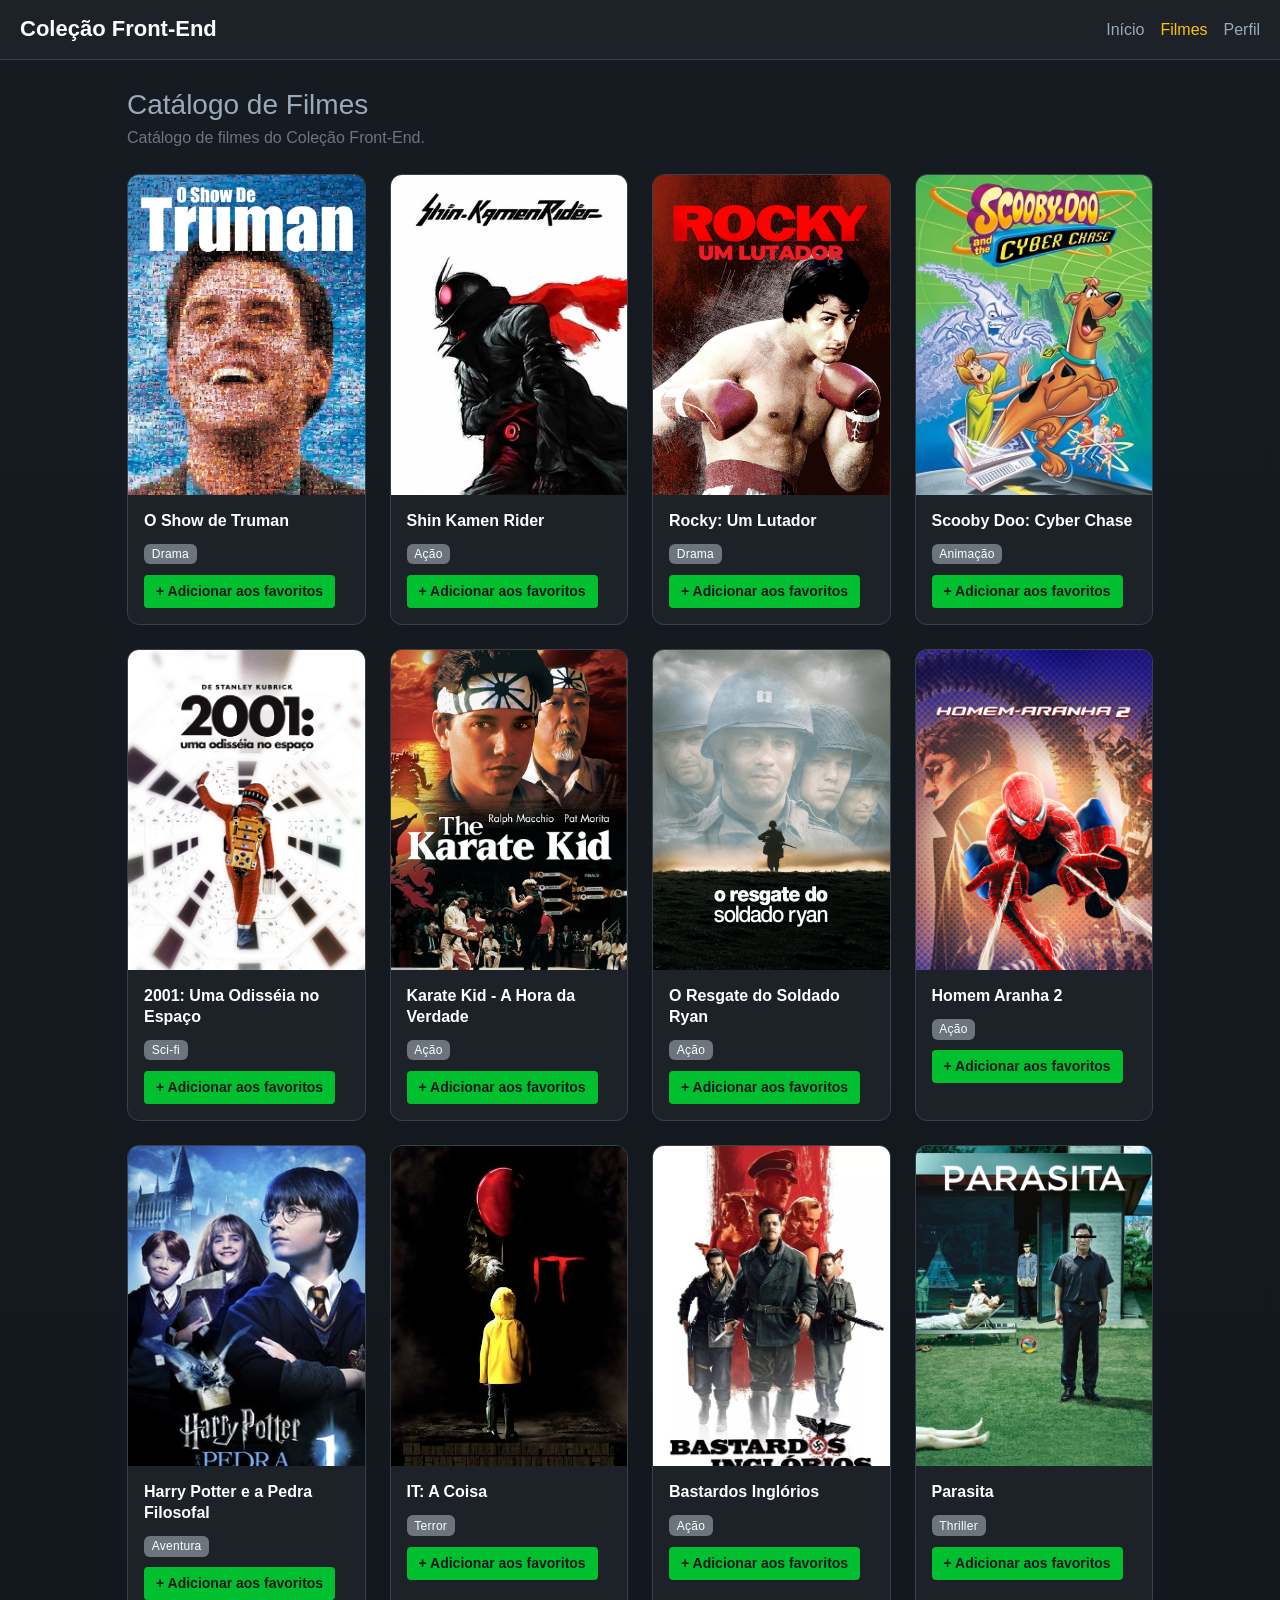
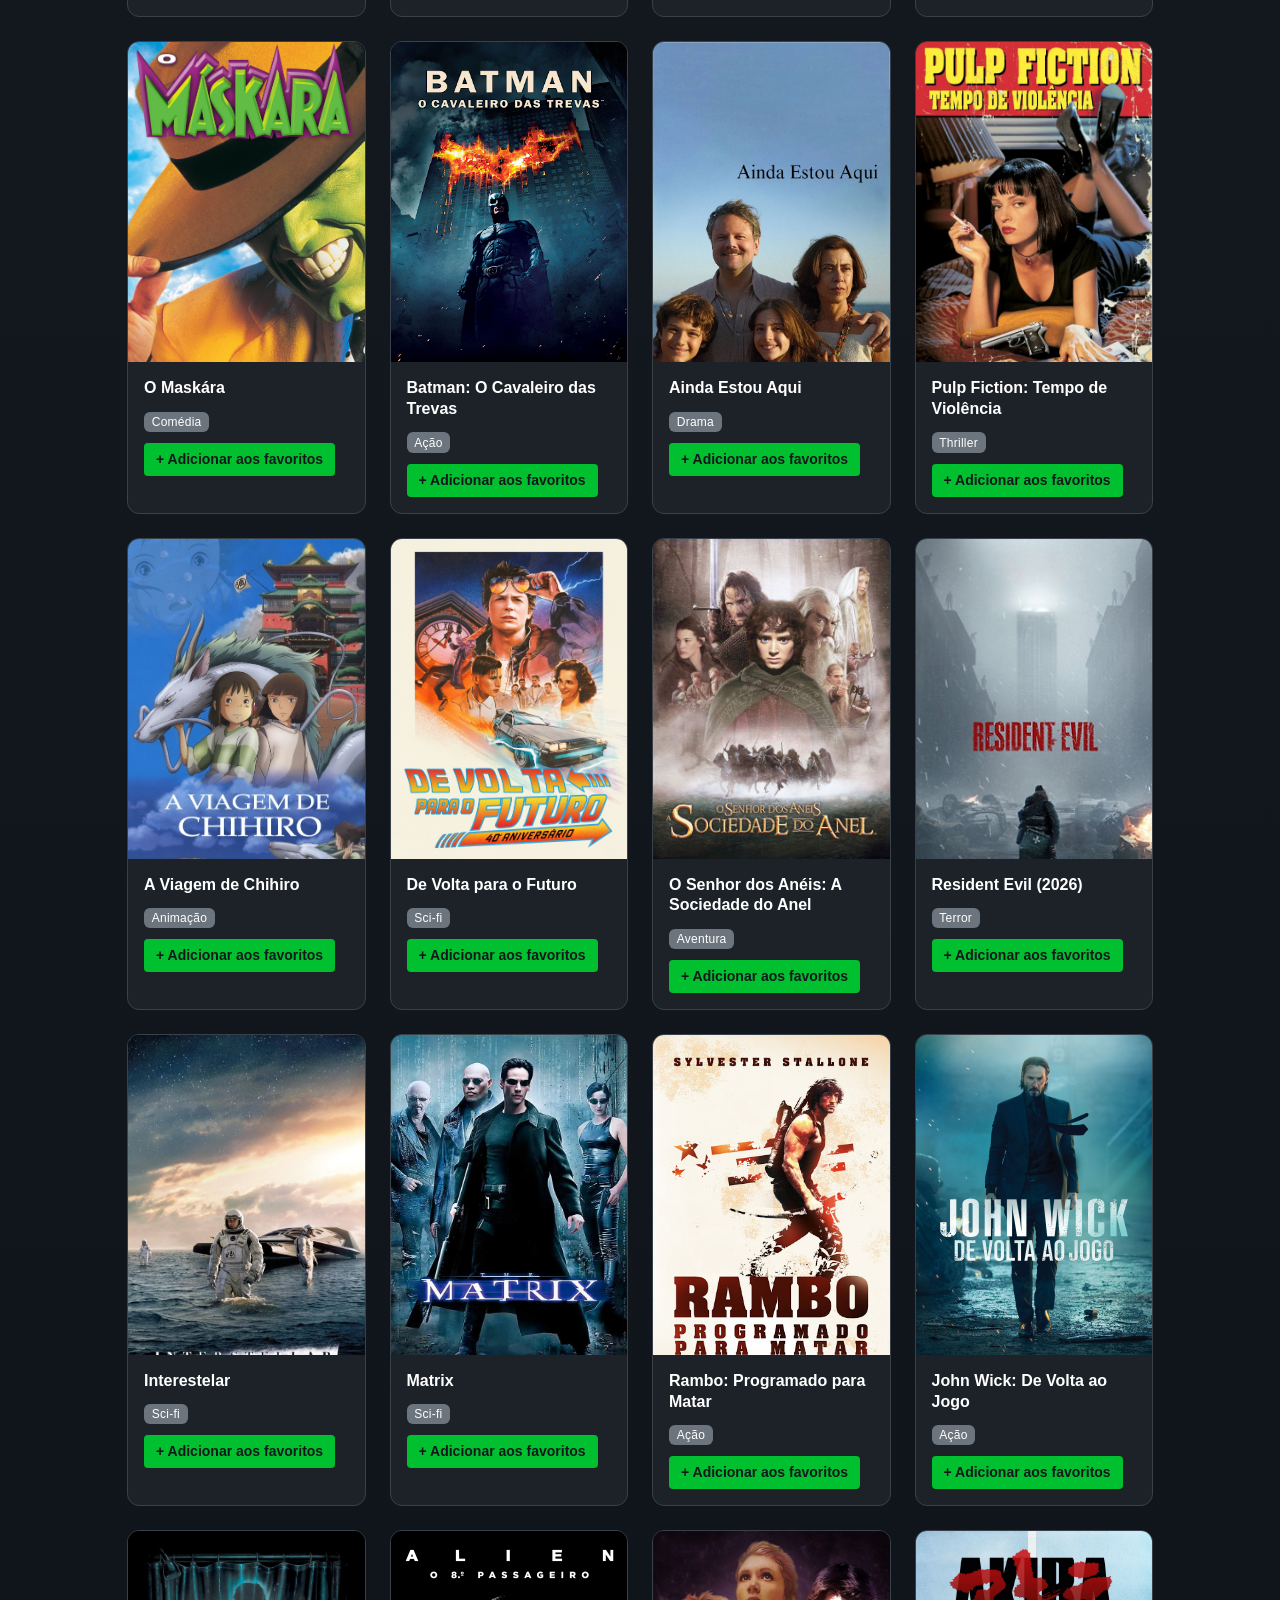
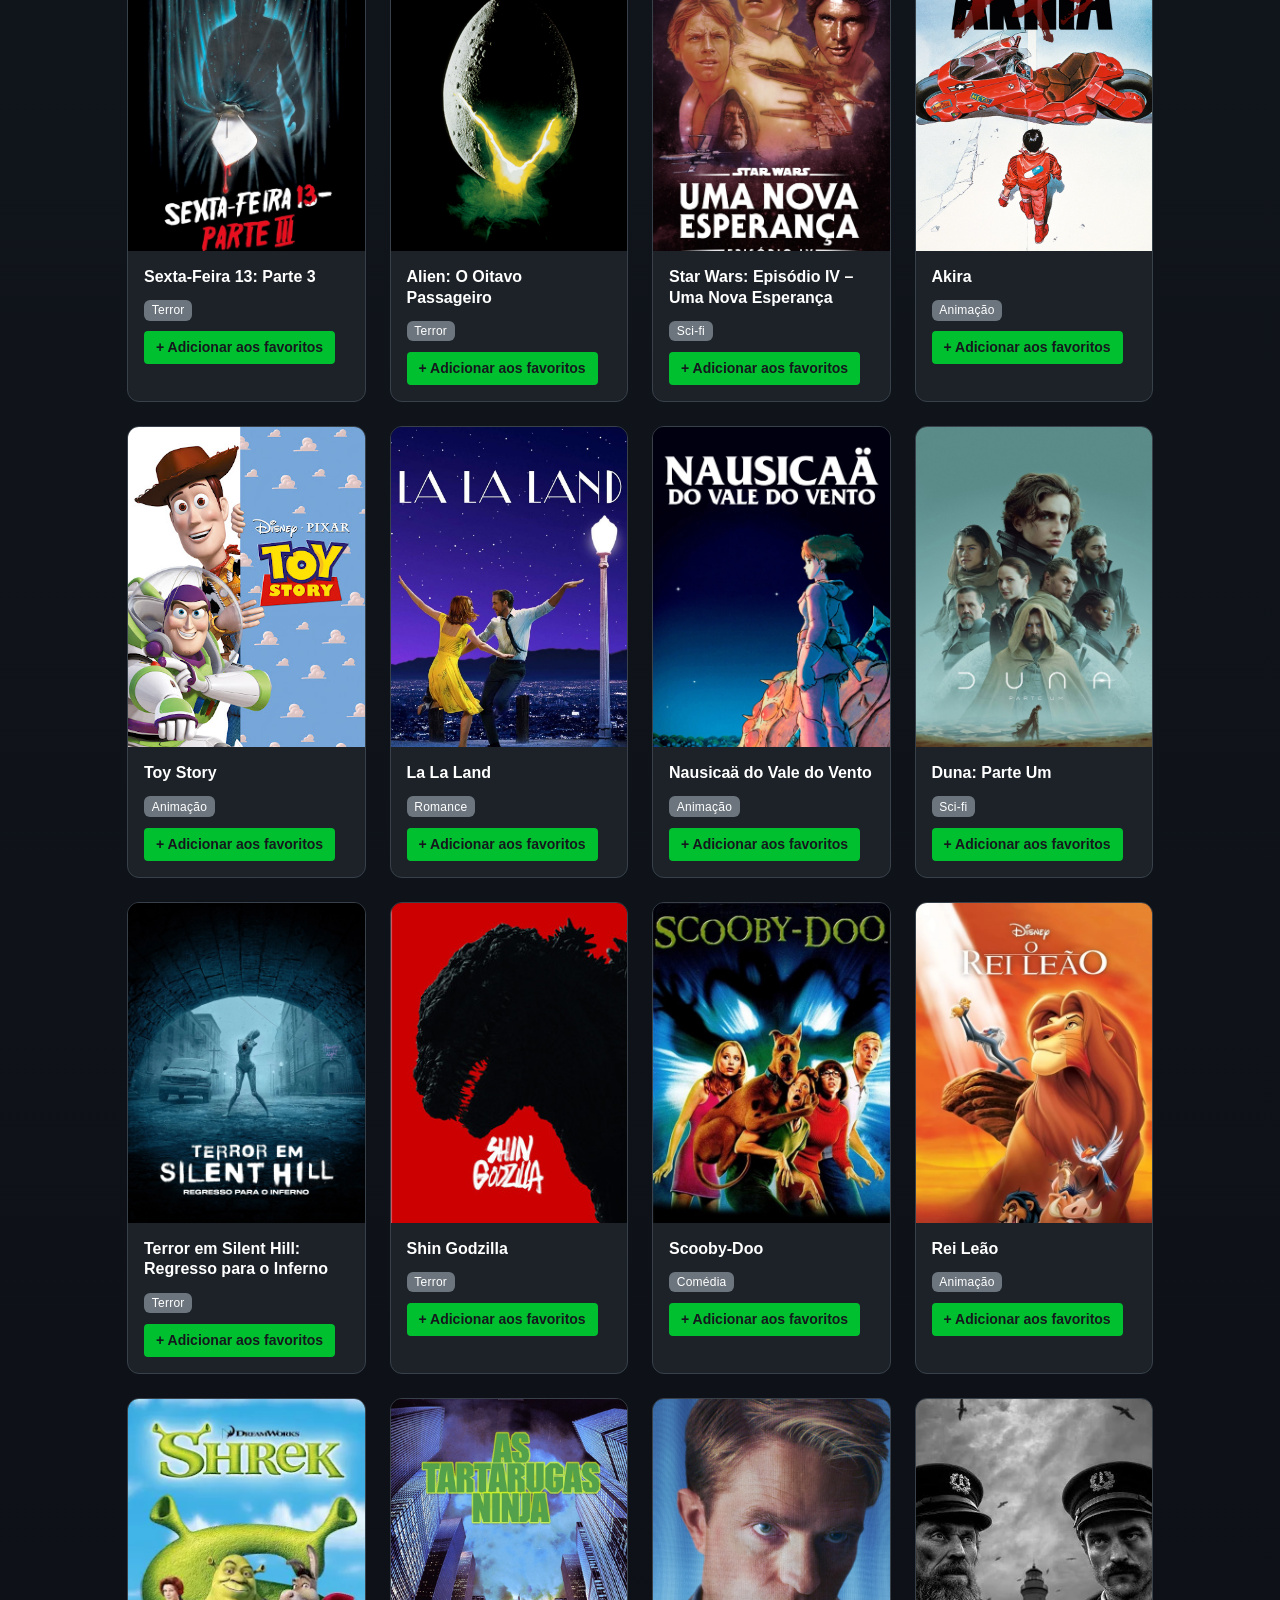
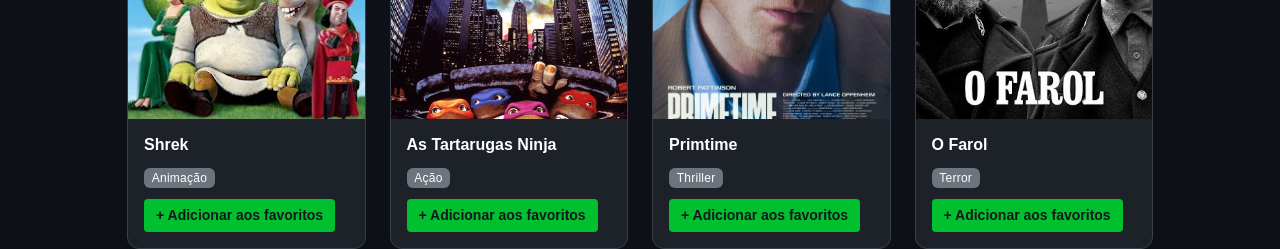
==== commit fa325f44: "Adiciona sistema de favoritos automático" ====
--- a/filmes.html
+++ b/filmes.html
@@ -437,6 +437,8 @@
   </main>
 
   <script src="https://cdn.jsdelivr.net/npm/bootstrap@5.3.3/dist/js/bootstrap.bundle.min.js"></script>
+  <script src="catalogofilmes.js"></script>
+  <script src="favoritos.js"></script>
 </body>
 
 </html>
--- a/style.css
+++ b/style.css
@@ -39,6 +39,7 @@
     align-items: center;
     padding-left: 20px;
     padding-right: 20px;
+    z-index: 1000;
 }
 
 .logo {
@@ -86,23 +87,6 @@
     }
 }
 
-.banner-boas-vindas {
-  background: linear-gradient(135deg, rgba(30, 41, 59, 0.9), rgba(15, 23, 42, 0.95));
-  border: 1px solid rgba(255, 255, 255, 0.08);
-  border-radius: 12px;
-}
-
-.btn-adicionar {
-  background: linear-gradient(135deg, #22c55e, #15803d);
-  border: none;
-  transition: transform 0.2s ease, filter 0.2s ease;
-}
-
-.btn-adicionar:hover {
-  transform: translateY(-1px);
-  filter: brightness(1.08);
-}
-
 .card {
   background-color: #1c2228;
   border: 1px solid #38414a;
@@ -136,3 +120,273 @@
   font-weight: 500;
   letter-spacing: 0.02em;
 }
+
+.btn-rosa {
+    background-color: #e8387f;
+    color: white;
+    font-weight: bold;
+    padding: 8px 14px;
+    border-radius: 4px;
+    border: none;
+}
+
+.btn-rosa:hover {
+    background-color: #c92a6a;
+    color: white;
+}
+
+.caixa {
+    background-color: #1c2228;
+    border: 1px solid #38414a;
+    padding: 25px;
+    border-radius: 5px;
+    max-width: 420px;
+    margin: 0 auto;
+}
+
+.caixa .form-control {
+    background-color: #14181c;
+    border: 1px solid #38414a;
+    color: white;
+}
+
+.caixa .form-control:focus {
+    border-color: #00c030;
+    box-shadow: none;
+}
+
+.caixa .form-control::placeholder {
+    color: #678;
+}
+
+.caixa label {
+    color: white;
+    font-size: 14px;
+    margin-bottom: 4px;
+}
+
+.foto-perfil {
+    width: 120px;
+    height: 120px;
+    border-radius: 16px;
+    object-fit: cover;
+    border: 1px solid #38414a;
+}
+
+.foto-inicial {
+    display: flex;
+    align-items: center;
+    justify-content: center;
+    background-color: #00c030;
+    color: #14181c;
+    font-size: 48px;
+    font-weight: bold;
+}
+
+.titulo-secao {
+    color: #9ab;
+    font-size: 14px;
+    text-transform: uppercase;
+    letter-spacing: 1px;
+    border-bottom: 1px solid #38414a;
+    padding-bottom: 6px;
+    margin-bottom: 15px;
+}
+
+.btn-cinza {
+    background-color: #456;
+    color: white;
+    border: none;
+    font-size: 13px;
+    font-weight: bold;
+    padding: 5px 12px;
+    border-radius: 3px;
+}
+
+.btn-grande {
+    font-size: 15px;
+    padding: 10px 26px;
+    border-radius: 4px;
+}
+
+.btn-cinza:hover {
+    background-color: #567;
+    color: white;
+}
+
+.grade-favoritos {
+    display: grid;
+    grid-template-columns: repeat(4, 1fr);
+    gap: 16px;
+}
+
+.slot {
+    position: relative;
+    aspect-ratio: 2 / 3;
+    border-radius: 6px;
+    overflow: hidden;
+    border: 1px solid #38414a;
+    background-color: #1c2228;
+}
+
+.slot-vazio {
+    display: flex;
+    align-items: center;
+    justify-content: center;
+    border: 2px dashed #38414a;
+    background: none;
+    color: #567;
+    font-size: 40px;
+    cursor: pointer;
+}
+
+.slot-vazio:hover {
+    border-color: #00c030;
+    color: #00c030;
+}
+
+.slot-titulo {
+    position: absolute;
+    top: 50%;
+    left: 0;
+    width: 100%;
+    transform: translateY(-50%);
+    padding: 10px;
+    text-align: center;
+    color: white;
+    font-weight: bold;
+    font-size: 14px;
+}
+
+.slot img {
+    position: relative;
+    width: 100%;
+    height: 100%;
+    object-fit: cover;
+}
+
+.btn-remover {
+    position: absolute;
+    top: 6px;
+    right: 6px;
+    width: 26px;
+    height: 26px;
+    border: none;
+    border-radius: 50%;
+    background-color: rgba(0, 0, 0, 0.75);
+    color: white;
+    line-height: 1;
+    opacity: 0;
+}
+
+.slot:hover .btn-remover {
+    opacity: 1;
+}
+
+.resultado {
+    display: flex;
+    align-items: center;
+    gap: 12px;
+    width: 100%;
+    padding: 8px;
+    background: none;
+    border: none;
+    border-bottom: 1px solid #38414a;
+    color: white;
+    text-align: left;
+}
+
+.resultado:hover {
+    background-color: #28313b;
+}
+
+.resultado img {
+    width: 40px;
+    height: 60px;
+    object-fit: cover;
+    border-radius: 3px;
+    background-color: #14181c;
+}
+
+.resultado small {
+    color: #9ab;
+}
+
+.modal-content {
+    background-color: #1c2228;
+    border: 1px solid #38414a;
+    color: white;
+}
+
+.modal-header {
+    border-bottom: 1px solid #38414a;
+}
+
+.lista-resultados {
+    max-height: 340px;
+    overflow-y: auto;
+    margin-top: 12px;
+}
+
+.modal-content .form-control {
+    background-color: #14181c;
+    border: 1px solid #38414a;
+    color: white;
+}
+
+@media (max-width: 576px) {
+    .grade-favoritos {
+        grid-template-columns: repeat(2, 1fr);
+    }
+}
+
+.caixa-editar {
+    max-width: 600px;
+    margin: 0 0 24px 0;
+}
+
+.foto-pequena {
+    width: 80px;
+    height: 80px;
+    font-size: 32px;
+}
+
+.bio {
+    color: #9ab;
+    white-space: pre-line;
+    max-width: 500px;
+    margin-bottom: 10px;
+}
+
+.grade-posters {
+    display: grid;
+    grid-template-columns: repeat(6, 1fr);
+    gap: 16px;
+    margin-bottom: 40px;
+}
+
+.poster {
+    display: block;
+    aspect-ratio: 2 / 3;
+    border-radius: 4px;
+    overflow: hidden;
+    border: 1px solid #38414a;
+    background-color: #1c2228;
+}
+
+.poster:hover {
+    border-color: #adb5bd;
+}
+
+.poster img {
+    width: 100%;
+    height: 100%;
+    object-fit: cover;
+    display: block;
+}
+
+@media (max-width: 768px) {
+    .grade-posters {
+        grid-template-columns: repeat(3, 1fr);
+    }
+}
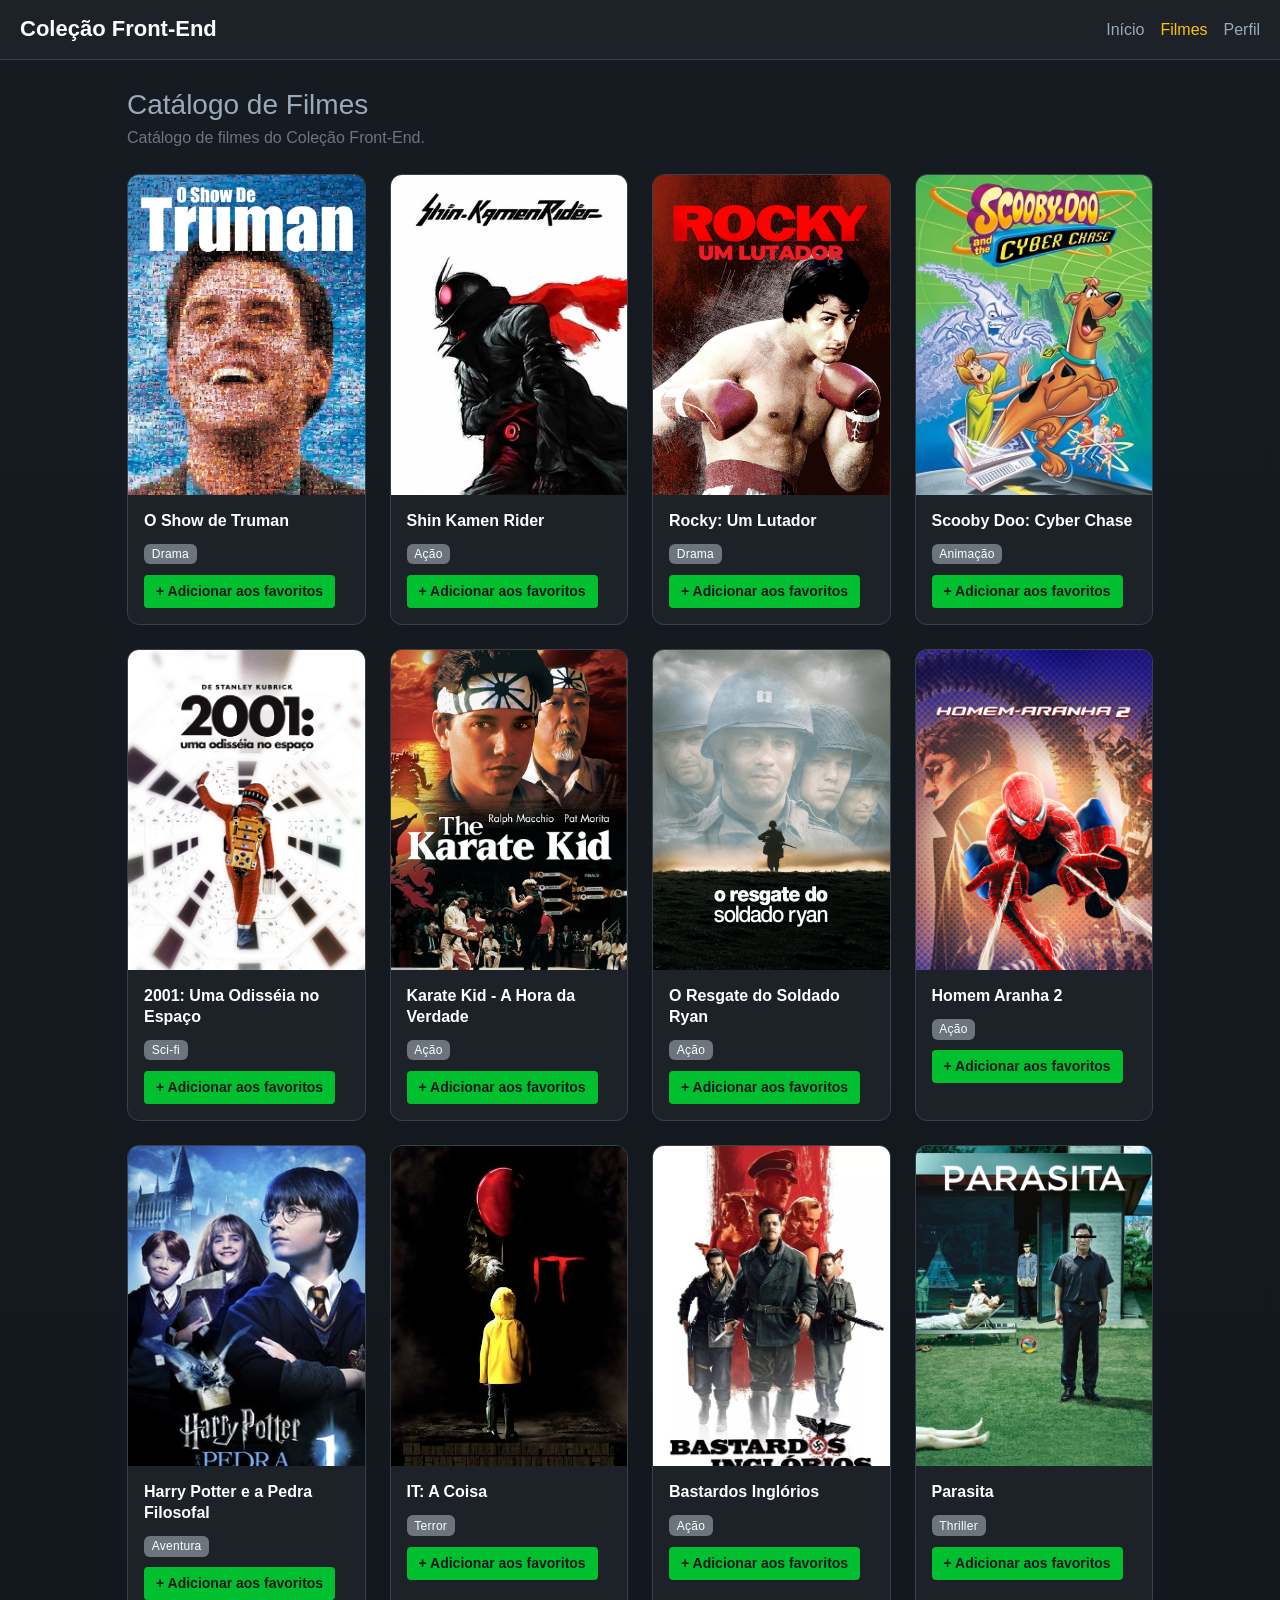
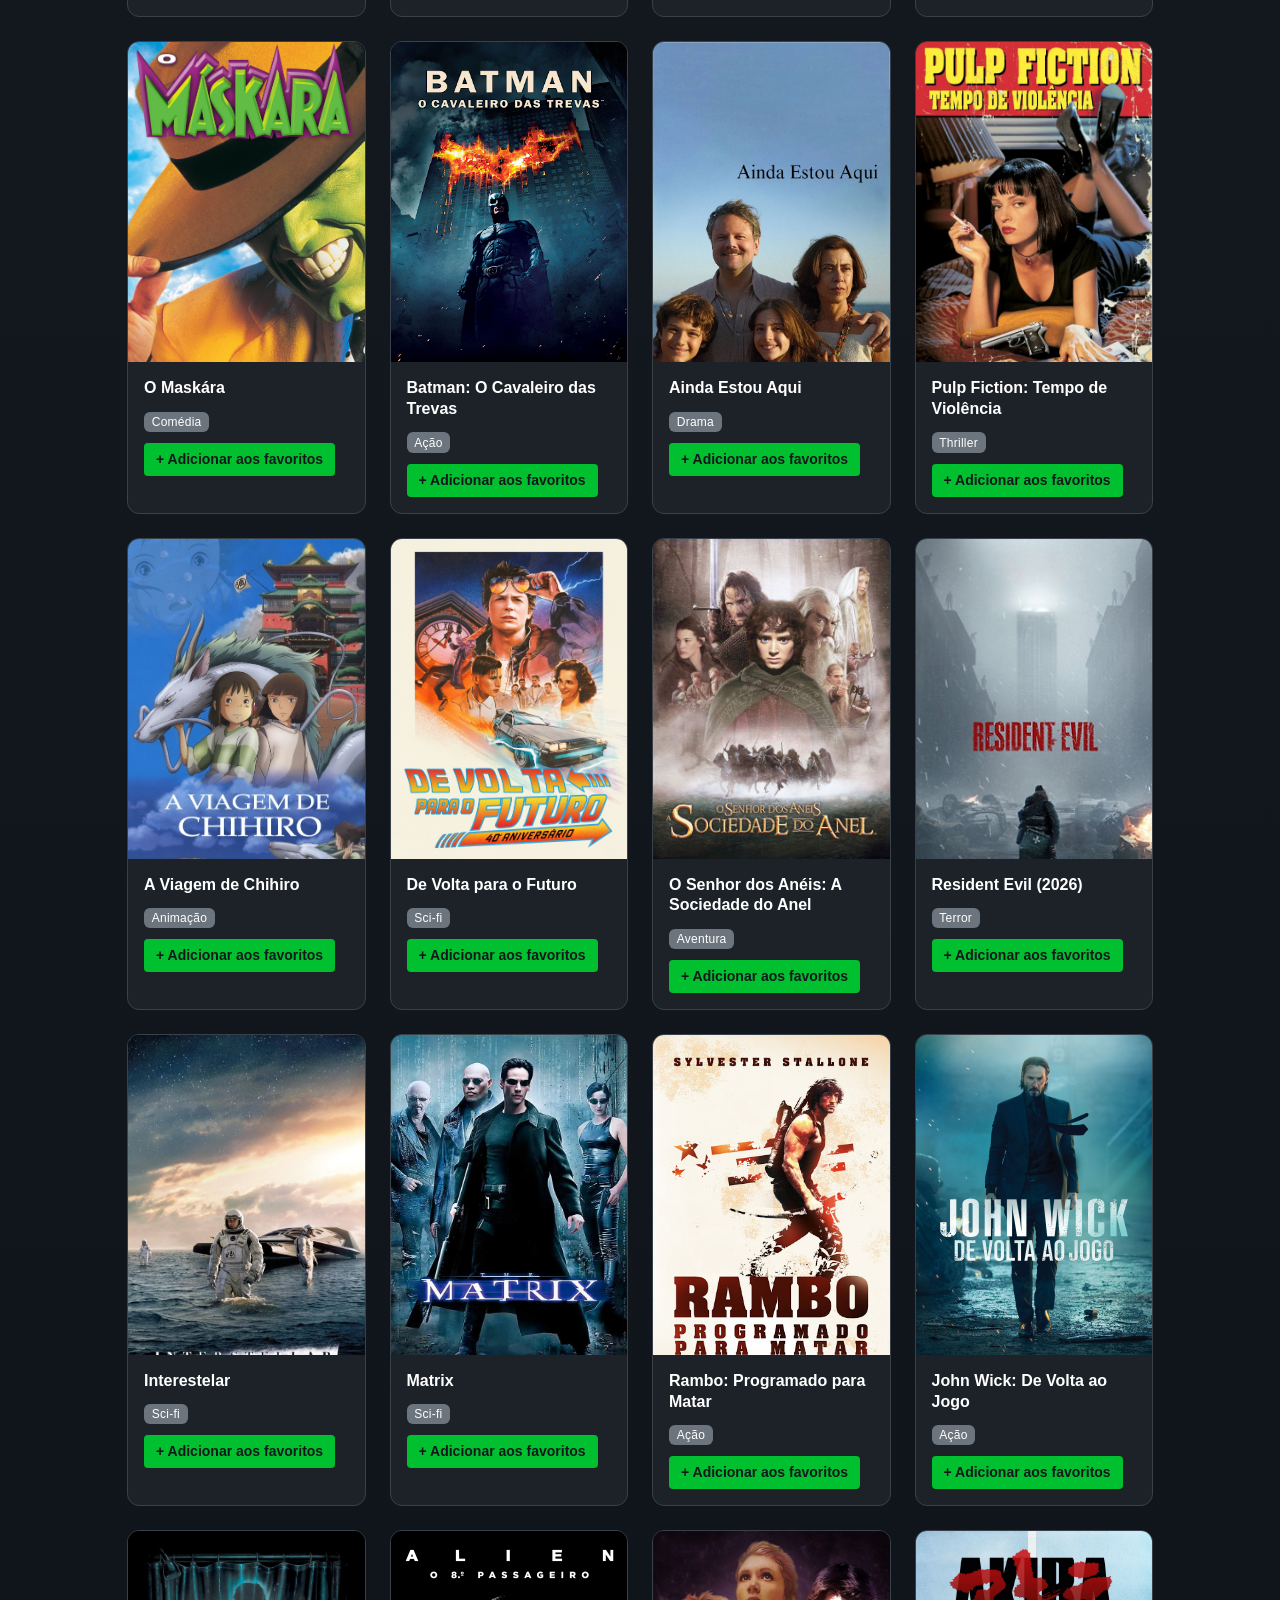
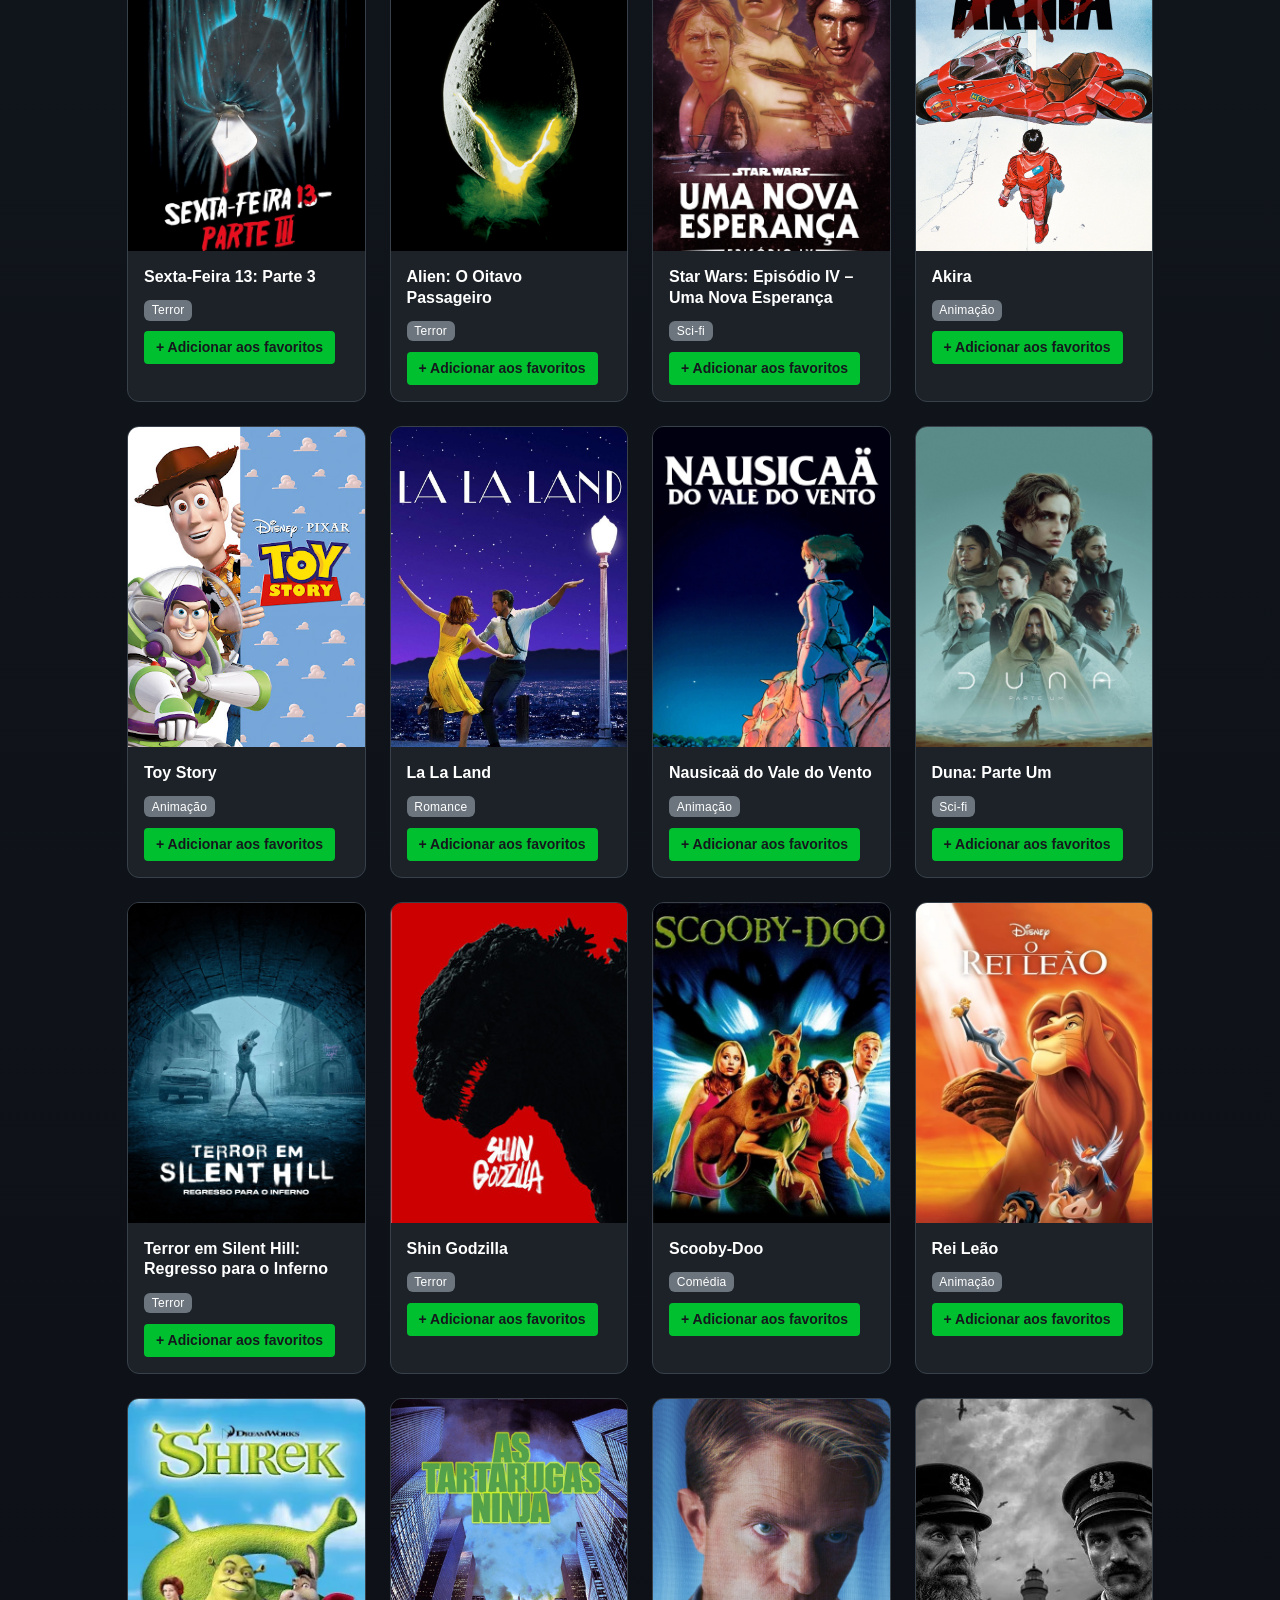
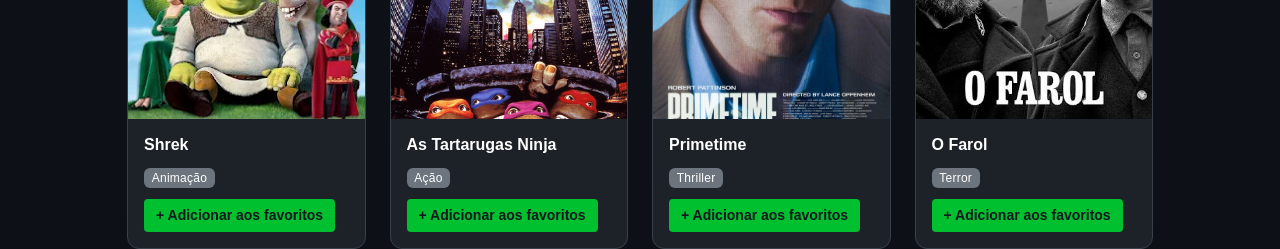
==== commit 4bd3bba8: "Update filmes.html" ====
--- a/filmes.html
+++ b/filmes.html
@@ -418,7 +418,7 @@
         <div class="card h-100 overflow-hidden">
           <img src="img/primetime.jpg" alt="Cartaz de Primtime" class="card-img-top" />
           <div class="card-body">
-            <h5 class="card-title">Primtime</h5>
+            <h5 class="card-title">Primetime</h5>
             <span class="badge bg-secondary">Thriller</span>
           </div>
         </div>
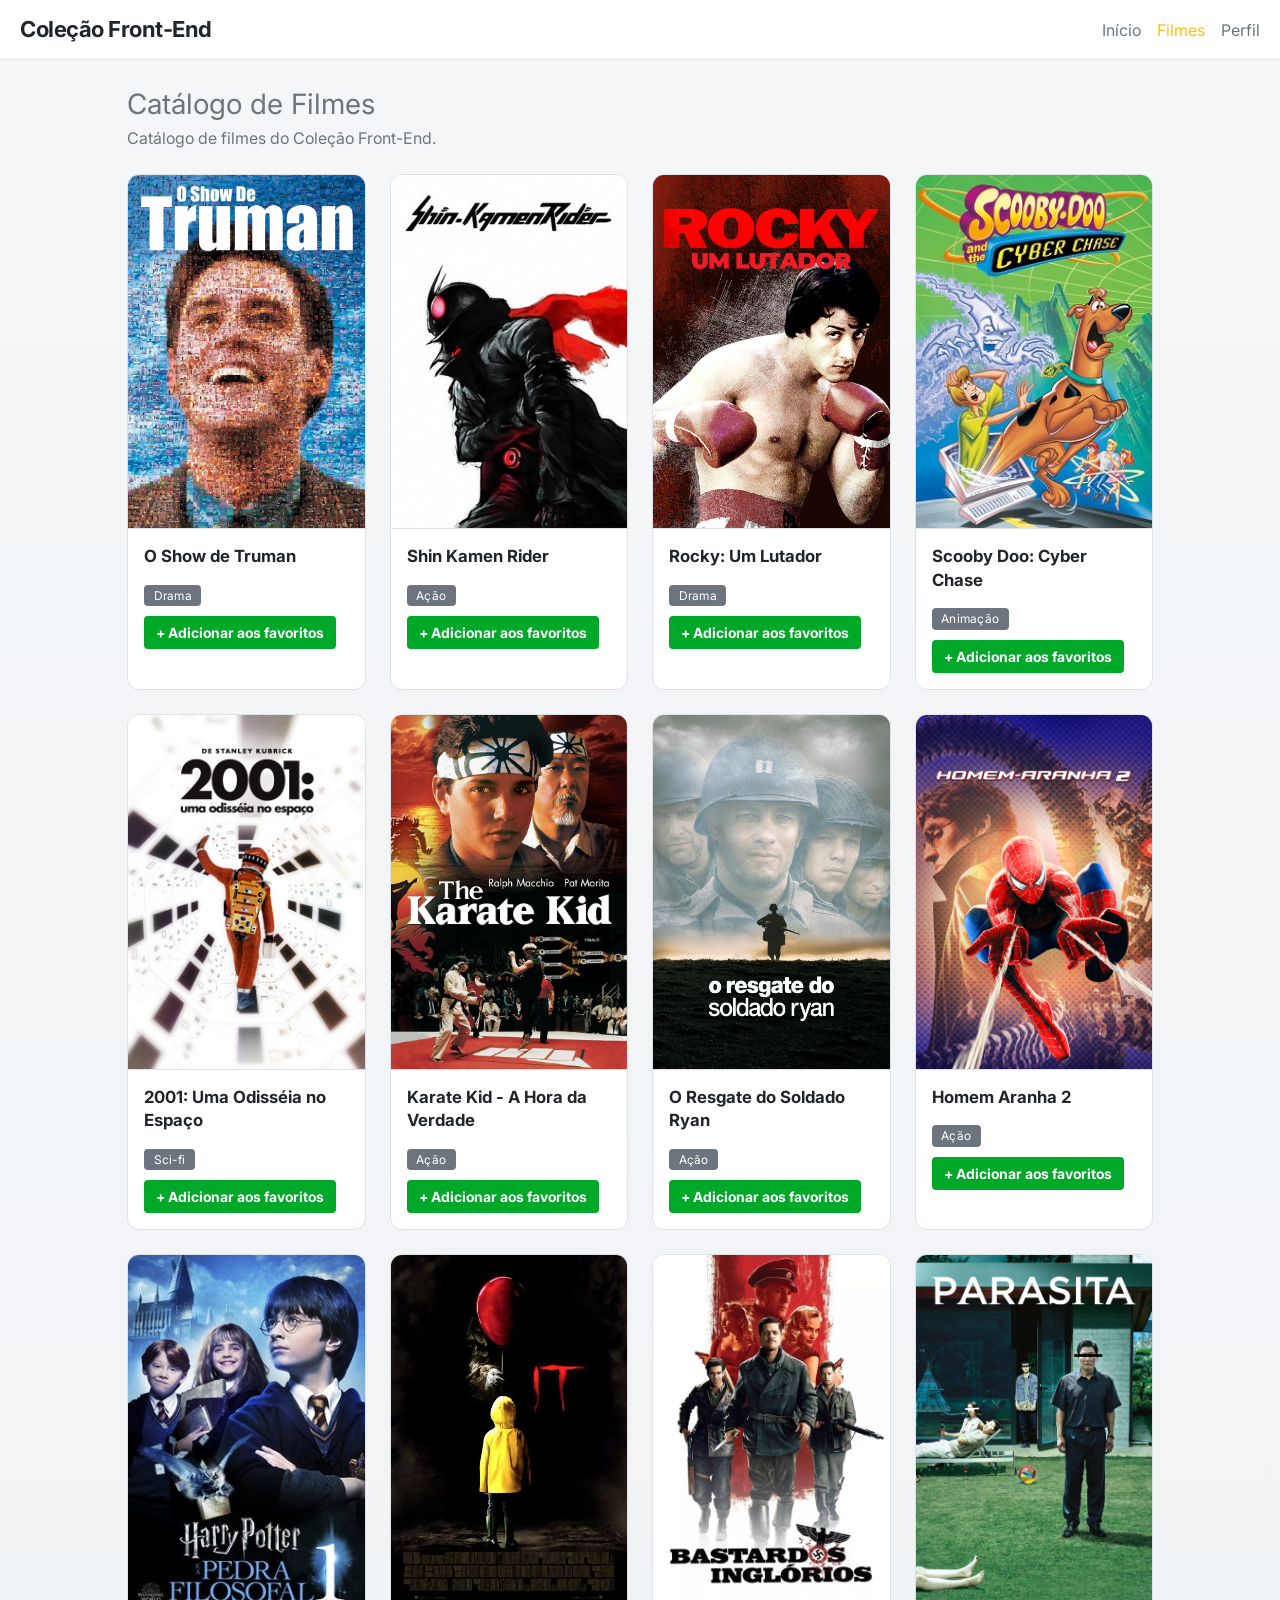
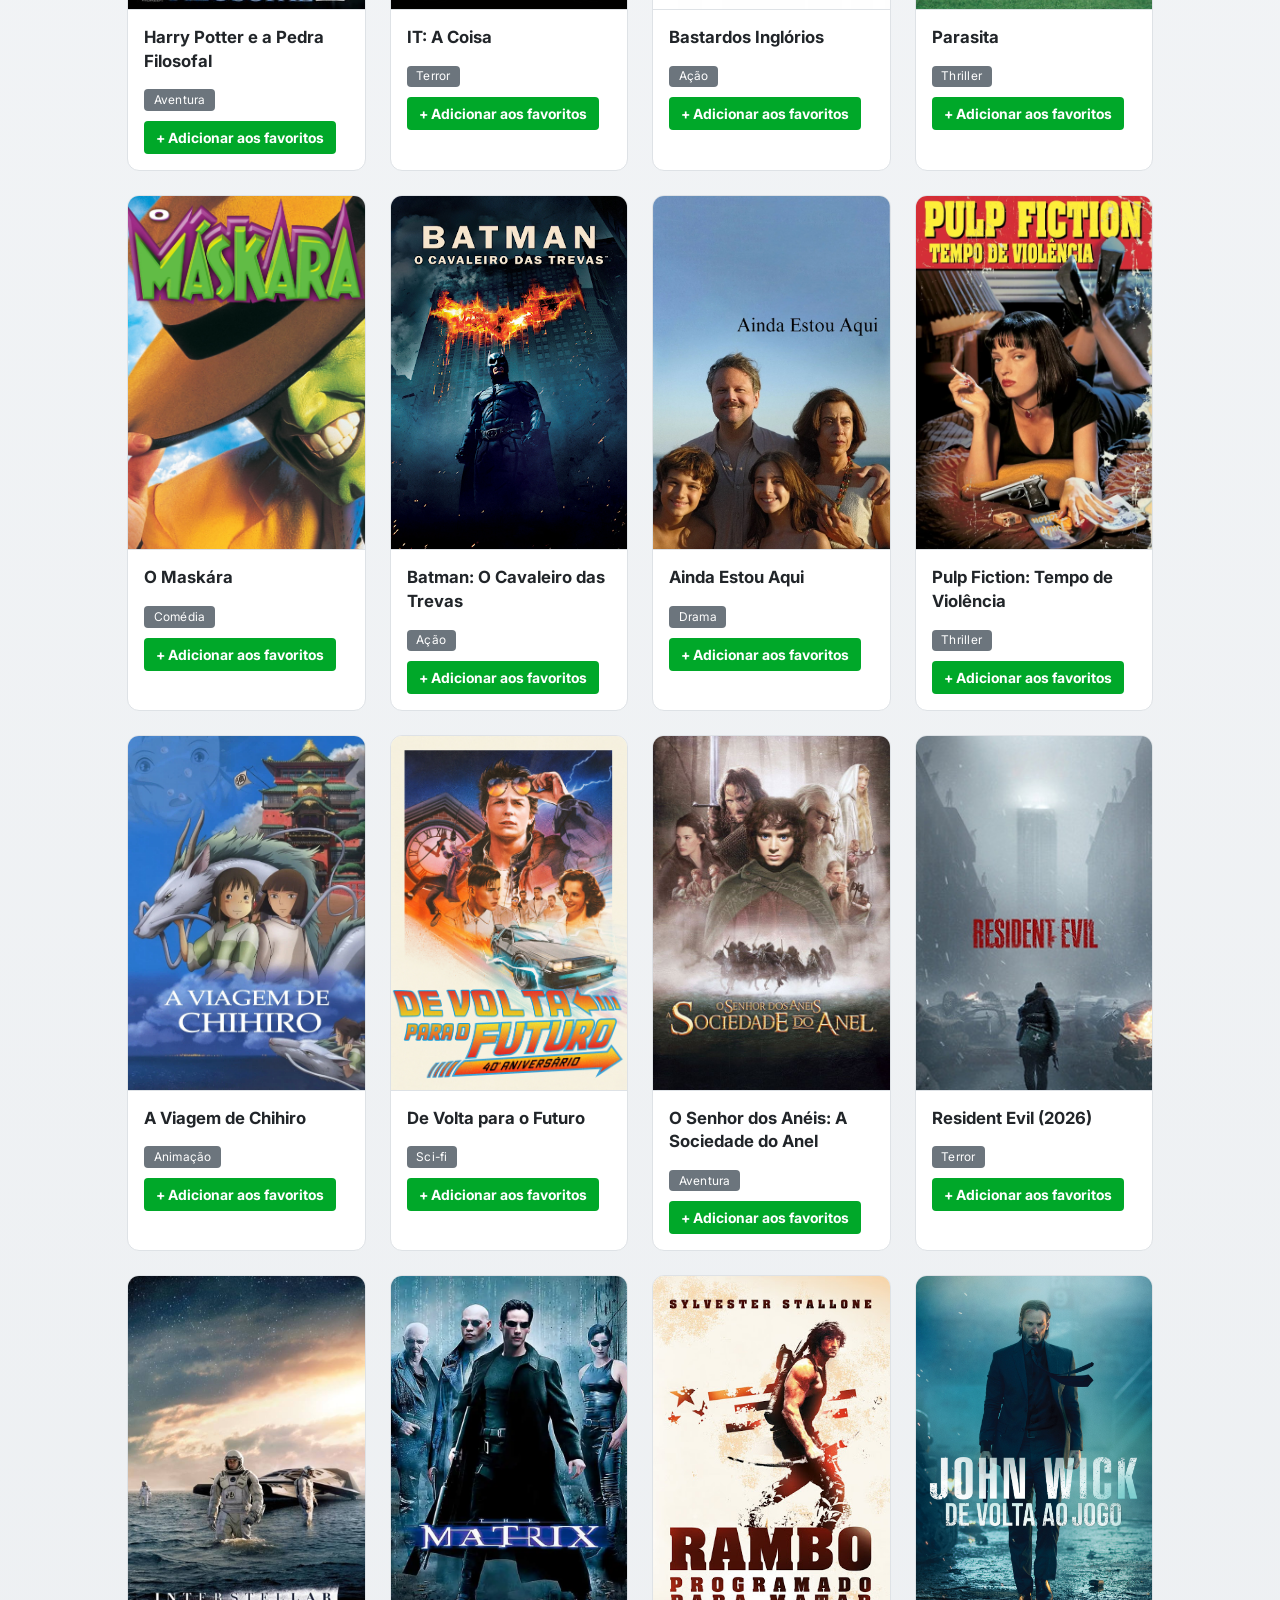
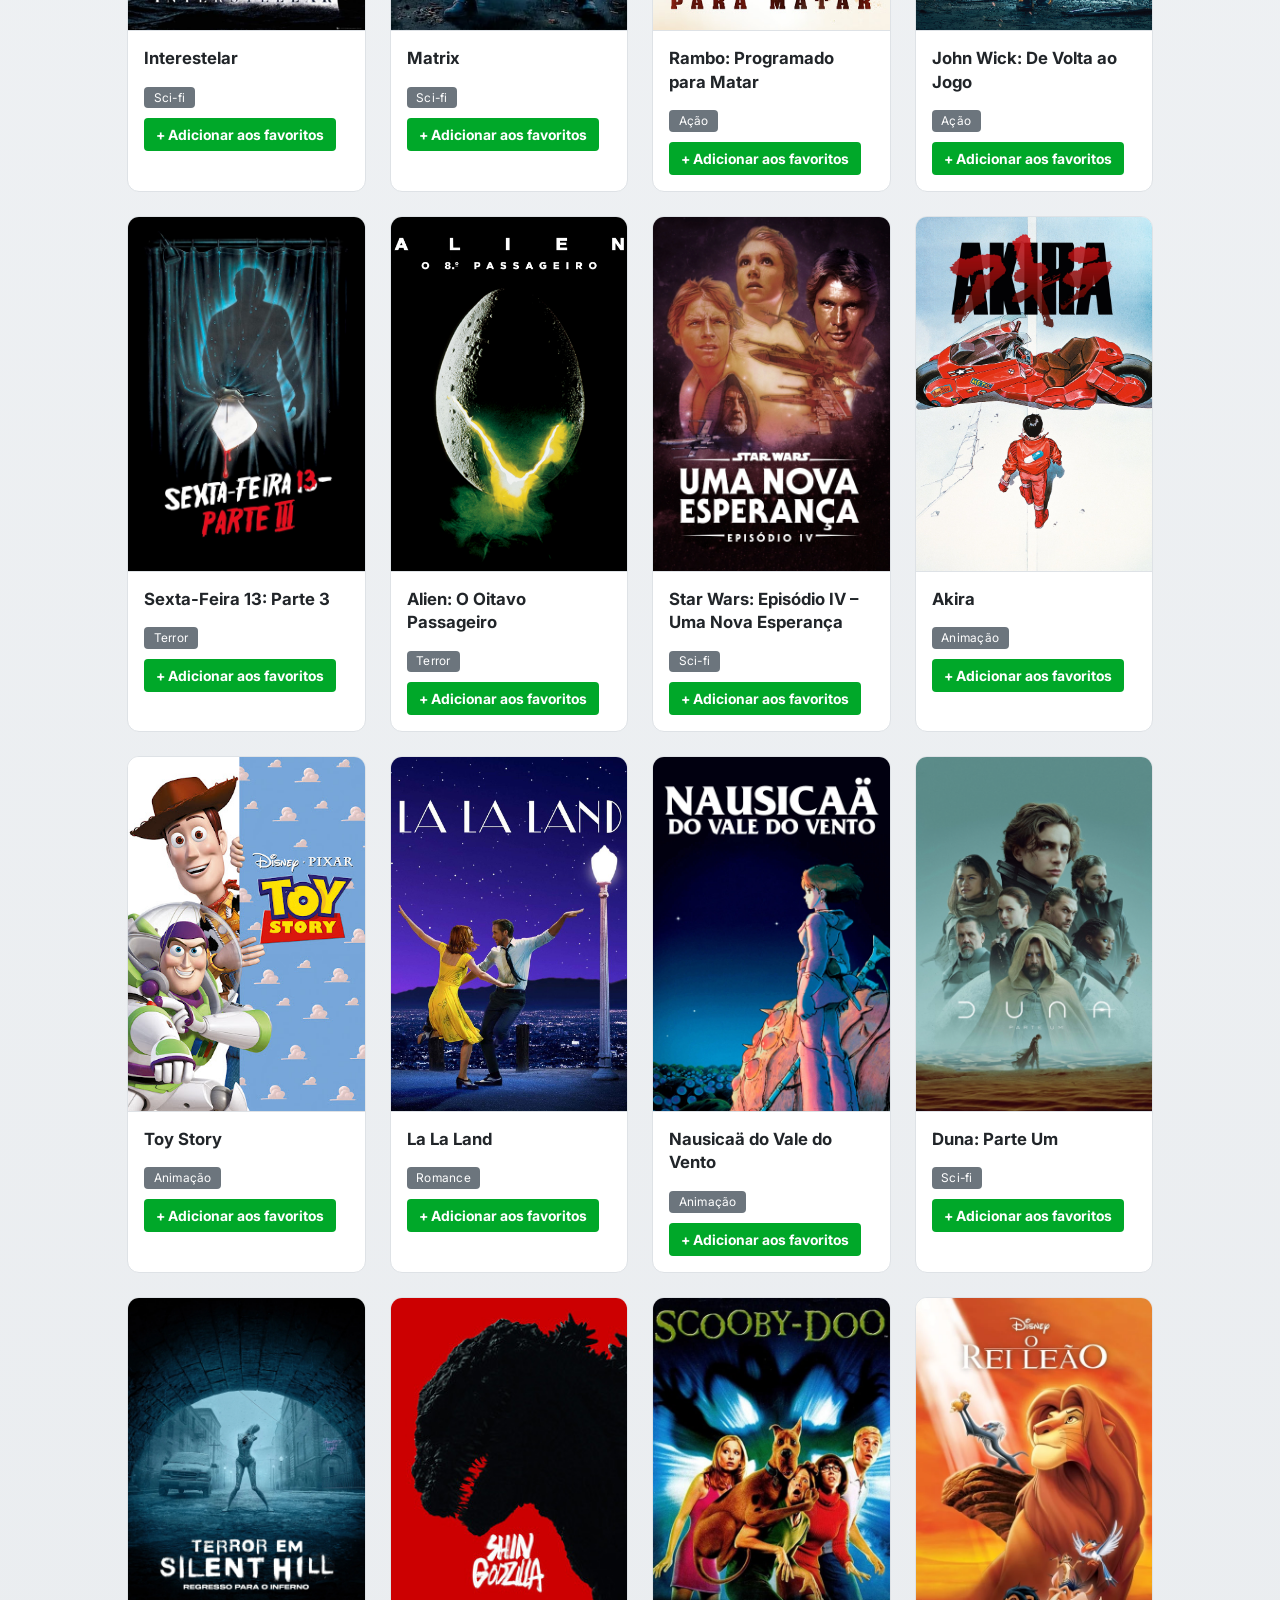
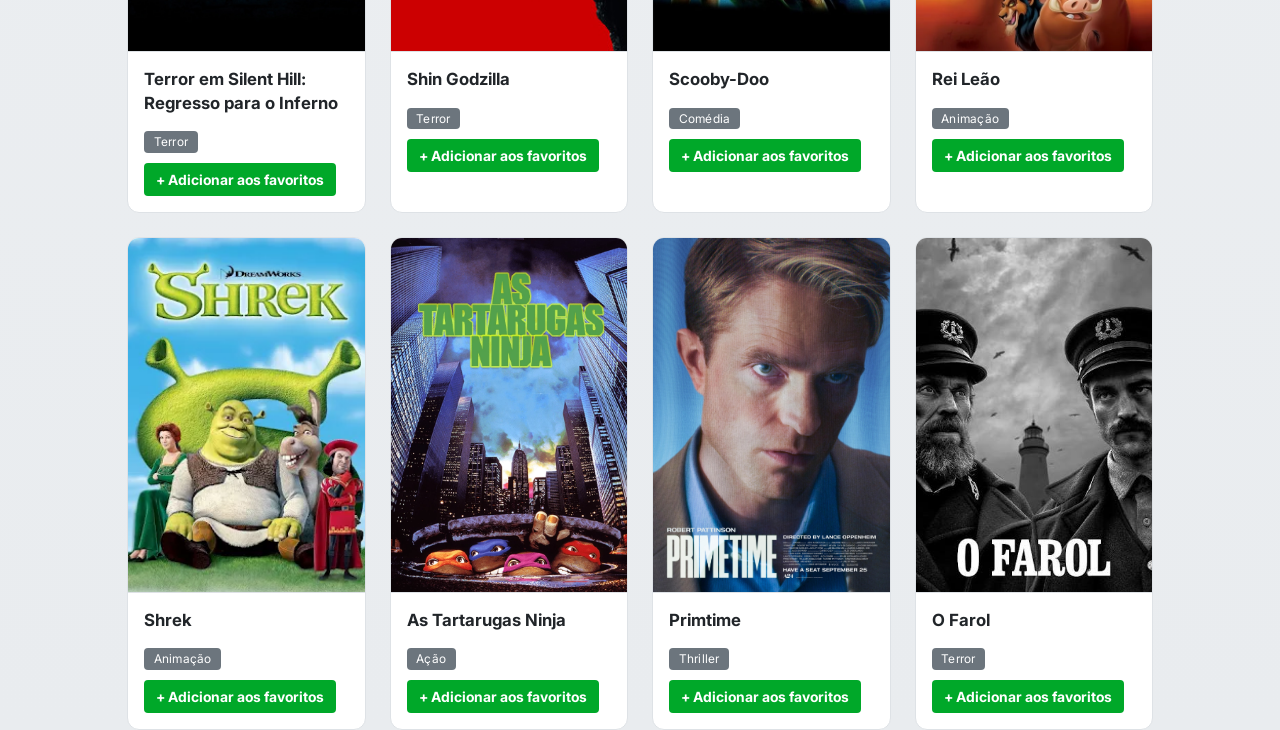
==== commit 8896751b: "filmes.html" ====
--- a/filmes.html
+++ b/filmes.html
@@ -29,9 +29,9 @@
     <div id="listaFilmes" class="row g-4">
       <div class="col-12 col-sm-6 col-md-4 col-lg-3">
         <div class="card h-100 overflow-hidden">
-          <img src="img/truman.webp" alt="Cartaz de O Show de Truman" class="card-img-top" />
-          <div class="card-body">
-            <h5 class="card-title">O Show de Truman</h5>
+          <a href="htmls%20de%20filmes/truman.html"><img src="img/truman.webp" alt="Cartaz de O Show de Truman" class="card-img-top" /></a>
+          <div class="card-body">
+            <h5 class="card-title"><a href="htmls%20de%20filmes/truman.html" class="texto-branco">O Show de Truman</a></h5>
             <span class="badge bg-secondary">Drama</span>
           </div>
         </div>
@@ -39,19 +39,19 @@
 
       <div class="col-12 col-sm-6 col-md-4 col-lg-3">
         <div class="card h-100 overflow-hidden">
-          <img src="img/kamenrider.jpg" alt="Cartaz de Kamen Rider" class="card-img-top" />
-          <div class="card-body">
-            <h5 class="card-title">Shin Kamen Rider</h5>
-            <span class="badge bg-secondary">Ação</span>
-          </div>
-        </div>
-      </div>
-
-      <div class="col-12 col-sm-6 col-md-4 col-lg-3">
-        <div class="card h-100 overflow-hidden">
-          <img src="img/rocky.jpg" alt="Cartaz de Rocky Um Lutador" class="card-img-top" />
-          <div class="card-body">
-            <h5 class="card-title">Rocky: Um Lutador</h5>
+          <a href="htmls%20de%20filmes/kamenrider.html"><img src="img/kamenrider.jpg" alt="Cartaz de Kamen Rider" class="card-img-top" /></a>
+          <div class="card-body">
+            <h5 class="card-title"><a href="htmls%20de%20filmes/kamenrider.html" class="texto-branco">Shin Kamen Rider</a></h5>
+            <span class="badge bg-secondary">Ação</span>
+          </div>
+        </div>
+      </div>
+
+      <div class="col-12 col-sm-6 col-md-4 col-lg-3">
+        <div class="card h-100 overflow-hidden">
+          <a href="htmls%20de%20filmes/rocky.html"><img src="img/rocky.jpg" alt="Cartaz de Rocky Um Lutador" class="card-img-top" /></a>
+          <div class="card-body">
+            <h5 class="card-title"><a href="htmls%20de%20filmes/rocky.html" class="texto-branco">Rocky: Um Lutador</a></h5>
             <span class="badge bg-secondary">Drama</span>
           </div>
         </div>
@@ -59,59 +59,59 @@
 
       <div class="col-12 col-sm-6 col-md-4 col-lg-3">
         <div class="card h-100 overflow-hidden">
-          <img src="img/cyberchase.jpg" alt="Cartaz de Scooby Doo: Cyber Chase" class="card-img-top" />
-          <div class="card-body">
-            <h5 class="card-title">Scooby Doo: Cyber Chase</h5>
-            <span class="badge bg-secondary">Animação</span>
-          </div>
-        </div>
-      </div>
-
-      <div class="col-12 col-sm-6 col-md-4 col-lg-3">
-        <div class="card h-100 overflow-hidden">
-          <img src="img/2001.webp" alt="2001: Uma Odisséia no Espaço" class="card-img-top" />
-          <div class="card-body">
-            <h5 class="card-title">2001: Uma Odisséia no Espaço</h5>
-            <span class="badge bg-secondary">Sci-fi</span>
-          </div>
-        </div>
-      </div>
-
-      <div class="col-12 col-sm-6 col-md-4 col-lg-3">
-        <div class="card h-100 overflow-hidden">
-          <img src="img/karatekid.jpg" alt="Cartaz de Karate Kid - A Hora da Verdade" class="card-img-top" />
-          <div class="card-body">
-            <h5 class="card-title">Karate Kid - A Hora da Verdade</h5>
-            <span class="badge bg-secondary">Ação</span>
-          </div>
-        </div>
-      </div>
-
-      <div class="col-12 col-sm-6 col-md-4 col-lg-3">
-        <div class="card h-100 overflow-hidden">
-          <img src="img/ryan.jpg" alt="Cartaz de O Resgate do Soldado Ryan" class="card-img-top" />
-          <div class="card-body">
-            <h5 class="card-title">O Resgate do Soldado Ryan</h5>
-            <span class="badge bg-secondary">Ação</span>
-          </div>
-        </div>
-      </div>
-
-      <div class="col-12 col-sm-6 col-md-4 col-lg-3">
-        <div class="card h-100 overflow-hidden">
-          <img src="img/homemaranha.jpg" alt="Cartaz de Homem Aranha 2" class="card-img-top" />
-          <div class="card-body">
-            <h5 class="card-title">Homem Aranha 2</h5>
-            <span class="badge bg-secondary">Ação</span>
-          </div>
-        </div>
-      </div>
-
-      <div class="col-12 col-sm-6 col-md-4 col-lg-3">
-        <div class="card h-100 overflow-hidden">
-          <img src="img/pedrafilosofal.jpg" alt="Cartaz de Harry Potter e a Pedra Filosofal" class="card-img-top" />
-          <div class="card-body">
-            <h5 class="card-title">Harry Potter e a Pedra Filosofal</h5>
+          <a href="htmls%20de%20filmes/cyberchase.html"><img src="img/cyberchase.jpg" alt="Cartaz de Scooby Doo: Cyber Chase" class="card-img-top" /></a>
+          <div class="card-body">
+            <h5 class="card-title"><a href="htmls%20de%20filmes/cyberchase.html" class="texto-branco">Scooby Doo: Cyber Chase</a></h5>
+            <span class="badge bg-secondary">Animação</span>
+          </div>
+        </div>
+      </div>
+
+      <div class="col-12 col-sm-6 col-md-4 col-lg-3">
+        <div class="card h-100 overflow-hidden">
+          <a href="htmls%20de%20filmes/2001.html"><img src="img/2001.webp" alt="2001: Uma Odisséia no Espaço" class="card-img-top" /></a>
+          <div class="card-body">
+            <h5 class="card-title"><a href="htmls%20de%20filmes/2001.html" class="texto-branco">2001: Uma Odisséia no Espaço</a></h5>
+            <span class="badge bg-secondary">Sci-fi</span>
+          </div>
+        </div>
+      </div>
+
+      <div class="col-12 col-sm-6 col-md-4 col-lg-3">
+        <div class="card h-100 overflow-hidden">
+          <a href="htmls%20de%20filmes/karatekid.html"><img src="img/karatekid.jpg" alt="Cartaz de Karate Kid - A Hora da Verdade" class="card-img-top" /></a>
+          <div class="card-body">
+            <h5 class="card-title"><a href="htmls%20de%20filmes/karatekid.html" class="texto-branco">Karate Kid - A Hora da Verdade</a></h5>
+            <span class="badge bg-secondary">Ação</span>
+          </div>
+        </div>
+      </div>
+
+      <div class="col-12 col-sm-6 col-md-4 col-lg-3">
+        <div class="card h-100 overflow-hidden">
+          <a href="htmls%20de%20filmes/ryan.html"><img src="img/ryan.jpg" alt="Cartaz de O Resgate do Soldado Ryan" class="card-img-top" /></a>
+          <div class="card-body">
+            <h5 class="card-title"><a href="htmls%20de%20filmes/ryan.html" class="texto-branco">O Resgate do Soldado Ryan</a></h5>
+            <span class="badge bg-secondary">Ação</span>
+          </div>
+        </div>
+      </div>
+
+      <div class="col-12 col-sm-6 col-md-4 col-lg-3">
+        <div class="card h-100 overflow-hidden">
+          <a href="htmls%20de%20filmes/homemaranha.html"><img src="img/homemaranha.jpg" alt="Cartaz de Homem Aranha 2" class="card-img-top" /></a>
+          <div class="card-body">
+            <h5 class="card-title"><a href="htmls%20de%20filmes/homemaranha.html" class="texto-branco">Homem Aranha 2</a></h5>
+            <span class="badge bg-secondary">Ação</span>
+          </div>
+        </div>
+      </div>
+
+      <div class="col-12 col-sm-6 col-md-4 col-lg-3">
+        <div class="card h-100 overflow-hidden">
+          <a href="htmls%20de%20filmes/pedrafilosofal.html"><img src="img/pedrafilosofal.jpg" alt="Cartaz de Harry Potter e a Pedra Filosofal" class="card-img-top" /></a>
+          <div class="card-body">
+            <h5 class="card-title"><a href="htmls%20de%20filmes/pedrafilosofal.html" class="texto-branco">Harry Potter e a Pedra Filosofal</a></h5>
             <span class="badge bg-secondary">Aventura</span>
           </div>
         </div>
@@ -119,31 +119,31 @@
 
       <div class="col-12 col-sm-6 col-md-4 col-lg-3">
         <div class="card h-100 overflow-hidden">
-          <img src="img/it.jpg" alt="Cartaz de IT: A Coisa" class="card-img-top" />
-          <div class="card-body">
-            <h5 class="card-title">IT: A Coisa</h5>
-            <span class="badge bg-secondary">Terror</span>
-          </div>
-        </div>
-      </div>
-
-      <div class="col-12 col-sm-6 col-md-4 col-lg-3">
-        <div class="card h-100 overflow-hidden">
-          <img src="img/bastardos.jpg" alt="Cartaz de Bastardos Inglórios"
-            class="card-img-top" />
-          <div class="card-body">
-            <h5 class="card-title">Bastardos Inglórios</h5>
-            <span class="badge bg-secondary">Ação</span>
-          </div>
-        </div>
-      </div>
-
-      <div class="col-12 col-sm-6 col-md-4 col-lg-3">
-        <div class="card h-100 overflow-hidden">
-          <img src="img/parasita.jpg" alt="Cartaz de Parasita"
-            class="card-img-top" />
-          <div class="card-body">
-            <h5 class="card-title">Parasita</h5>
+          <a href="htmls%20de%20filmes/it.html"><img src="img/it.jpg" alt="Cartaz de IT: A Coisa" class="card-img-top" /></a>
+          <div class="card-body">
+            <h5 class="card-title"><a href="htmls%20de%20filmes/it.html" class="texto-branco">IT: A Coisa</a></h5>
+            <span class="badge bg-secondary">Terror</span>
+          </div>
+        </div>
+      </div>
+
+      <div class="col-12 col-sm-6 col-md-4 col-lg-3">
+        <div class="card h-100 overflow-hidden">
+          <a href="htmls%20de%20filmes/bastardos.html"><img src="img/bastardos.jpg" alt="Cartaz de Bastardos Inglórios"
+            class="card-img-top" /></a>
+          <div class="card-body">
+            <h5 class="card-title"><a href="htmls%20de%20filmes/bastardos.html" class="texto-branco">Bastardos Inglórios</a></h5>
+            <span class="badge bg-secondary">Ação</span>
+          </div>
+        </div>
+      </div>
+
+      <div class="col-12 col-sm-6 col-md-4 col-lg-3">
+        <div class="card h-100 overflow-hidden">
+          <a href="htmls%20de%20filmes/parasita.html"><img src="img/parasita.jpg" alt="Cartaz de Parasita"
+            class="card-img-top" /></a>
+          <div class="card-body">
+            <h5 class="card-title"><a href="htmls%20de%20filmes/parasita.html" class="texto-branco">Parasita</a></h5>
             <span class="badge bg-secondary">Thriller</span>
           </div>
         </div>
@@ -151,9 +151,9 @@
 
       <div class="col-12 col-sm-6 col-md-4 col-lg-3">
         <div class="card h-100 overflow-hidden">
-          <img src="img/maskara.jpg" alt="Cartaz de O Maskára" class="card-img-top" />
-          <div class="card-body">
-            <h5 class="card-title">O Maskára</h5>
+          <a href="htmls%20de%20filmes/maskara.html"><img src="img/maskara.jpg" alt="Cartaz de O Maskára" class="card-img-top" /></a>
+          <div class="card-body">
+            <h5 class="card-title"><a href="htmls%20de%20filmes/maskara.html" class="texto-branco">O Maskára</a></h5>
             <span class="badge bg-secondary">Comédia</span>
           </div>
         </div>
@@ -161,20 +161,20 @@
 
       <div class="col-12 col-sm-6 col-md-4 col-lg-3">
         <div class="card h-100 overflow-hidden">
-          <img src="img/batman.png" alt="Cartaz de Batman: O Cavaleiro das Trevas"
-            class="card-img-top" />
-          <div class="card-body">
-            <h5 class="card-title">Batman: O Cavaleiro das Trevas</h5>
-            <span class="badge bg-secondary">Ação</span>
-          </div>
-        </div>
-      </div>
-
-      <div class="col-12 col-sm-6 col-md-4 col-lg-3">
-        <div class="card h-100 overflow-hidden">
-          <img src="img/ainda.webp" alt="Cartaz de Ainda Estou Aqui" class="card-img-top" />
-          <div class="card-body">
-            <h5 class="card-title">Ainda Estou Aqui</h5>
+          <a href="htmls%20de%20filmes/batman.html"><img src="img/batman.png" alt="Cartaz de Batman: O Cavaleiro das Trevas"
+            class="card-img-top" /></a>
+          <div class="card-body">
+            <h5 class="card-title"><a href="htmls%20de%20filmes/batman.html" class="texto-branco">Batman: O Cavaleiro das Trevas</a></h5>
+            <span class="badge bg-secondary">Ação</span>
+          </div>
+        </div>
+      </div>
+
+      <div class="col-12 col-sm-6 col-md-4 col-lg-3">
+        <div class="card h-100 overflow-hidden">
+          <a href="htmls%20de%20filmes/ainda.html"><img src="img/ainda.webp" alt="Cartaz de Ainda Estou Aqui" class="card-img-top" /></a>
+          <div class="card-body">
+            <h5 class="card-title"><a href="htmls%20de%20filmes/ainda.html" class="texto-branco">Ainda Estou Aqui</a></h5>
             <span class="badge bg-secondary">Drama</span>
           </div>
         </div>
@@ -182,10 +182,10 @@
 
       <div class="col-12 col-sm-6 col-md-4 col-lg-3">
         <div class="card h-100 overflow-hidden">
-          <img src="img/pulp.webp"
-            alt="Cartaz de Pulp Fiction: Tempo de Violência" class="card-img-top" />
-          <div class="card-body">
-            <h5 class="card-title">Pulp Fiction: Tempo de Violência</h5>
+          <a href="htmls%20de%20filmes/pulp.html"><img src="img/pulp.webp"
+            alt="Cartaz de Pulp Fiction: Tempo de Violência" class="card-img-top" /></a>
+          <div class="card-body">
+            <h5 class="card-title"><a href="htmls%20de%20filmes/pulp.html" class="texto-branco">Pulp Fiction: Tempo de Violência</a></h5>
             <span class="badge bg-secondary">Thriller</span>
           </div>
         </div>
@@ -193,31 +193,31 @@
 
       <div class="col-12 col-sm-6 col-md-4 col-lg-3">
         <div class="card h-100 overflow-hidden">
-          <img src="img/chihiro.webp" alt="Cartaz de A Viagem de Chihiro" class="card-img-top" />
-          <div class="card-body">
-            <h5 class="card-title">A Viagem de Chihiro</h5>
-            <span class="badge bg-secondary">Animação</span>
-          </div>
-        </div>
-      </div>
-
-      <div class="col-12 col-sm-6 col-md-4 col-lg-3">
-        <div class="card h-100 overflow-hidden">
-          <img src="img/futuro.jpg"
-            alt="Cartaz de De Volta para o Futuro" class="card-img-top" />
-          <div class="card-body">
-            <h5 class="card-title">De Volta para o Futuro</h5>
-            <span class="badge bg-secondary">Sci-fi</span>
-          </div>
-        </div>
-      </div>
-
-      <div class="col-12 col-sm-6 col-md-4 col-lg-3">
-        <div class="card h-100 overflow-hidden">
-          <img src="img/senhordosaneis.jpg" alt="Cartaz de O Senhor dos Anéis: A Sociedade do Anel"
-            class="card-img-top" />
-          <div class="card-body">
-            <h5 class="card-title">O Senhor dos Anéis: A Sociedade do Anel</h5>
+          <a href="htmls%20de%20filmes/chihiro.html"><img src="img/chihiro.webp" alt="Cartaz de A Viagem de Chihiro" class="card-img-top" /></a>
+          <div class="card-body">
+            <h5 class="card-title"><a href="htmls%20de%20filmes/chihiro.html" class="texto-branco">A Viagem de Chihiro</a></h5>
+            <span class="badge bg-secondary">Animação</span>
+          </div>
+        </div>
+      </div>
+
+      <div class="col-12 col-sm-6 col-md-4 col-lg-3">
+        <div class="card h-100 overflow-hidden">
+          <a href="htmls%20de%20filmes/futuro.html"><img src="img/futuro.jpg"
+            alt="Cartaz de De Volta para o Futuro" class="card-img-top" /></a>
+          <div class="card-body">
+            <h5 class="card-title"><a href="htmls%20de%20filmes/futuro.html" class="texto-branco">De Volta para o Futuro</a></h5>
+            <span class="badge bg-secondary">Sci-fi</span>
+          </div>
+        </div>
+      </div>
+
+      <div class="col-12 col-sm-6 col-md-4 col-lg-3">
+        <div class="card h-100 overflow-hidden">
+          <a href="htmls%20de%20filmes/senhordosaneis.html"><img src="img/senhordosaneis.jpg" alt="Cartaz de O Senhor dos Anéis: A Sociedade do Anel"
+            class="card-img-top" /></a>
+          <div class="card-body">
+            <h5 class="card-title"><a href="htmls%20de%20filmes/senhordosaneis.html" class="texto-branco">O Senhor dos Anéis: A Sociedade do Anel</a></h5>
             <span class="badge bg-secondary">Aventura</span>
           </div>
         </div>
@@ -225,110 +225,110 @@
 
       <div class="col-12 col-sm-6 col-md-4 col-lg-3">
         <div class="card h-100 overflow-hidden">
-          <img src="img/resident.jpg" alt="Resident Evil (2026)"
-            class="card-img-top" />
-          <div class="card-body">
-            <h5 class="card-title">Resident Evil (2026)</h5>
-            <span class="badge bg-secondary">Terror</span>
-          </div>
-        </div>
-      </div>
-
-      <div class="col-12 col-sm-6 col-md-4 col-lg-3">
-        <div class="card h-100 overflow-hidden">
-          <img src="img/interstellar.jpg" alt="Cartaz de Interestelar" class="card-img-top" />
-          <div class="card-body">
-            <h5 class="card-title">Interestelar</h5>
-            <span class="badge bg-secondary">Sci-fi</span>
-          </div>
-        </div>
-      </div>
-
-      <div class="col-12 col-sm-6 col-md-4 col-lg-3">
-        <div class="card h-100 overflow-hidden">
-          <img src="img/matrix.webp" alt="Cartaz de Matrix" class="card-img-top" />
-          <div class="card-body">
-            <h5 class="card-title">Matrix</h5>
-            <span class="badge bg-secondary">Sci-fi</span>
-          </div>
-        </div>
-      </div>
-
-      <div class="col-12 col-sm-6 col-md-4 col-lg-3">
-        <div class="card h-100 overflow-hidden">
-          <img src="img/rambo.jpg" alt="Cartaz de Rambo: Programado para Matar" class="card-img-top" />
-          <div class="card-body">
-            <h5 class="card-title">Rambo: Programado para Matar</h5>
-            <span class="badge bg-secondary">Ação</span>
-          </div>
-        </div>
-      </div>
-
-      <div class="col-12 col-sm-6 col-md-4 col-lg-3">
-        <div class="card h-100 overflow-hidden">
-          <img src="img/wick.jpg" alt="Cartaz de John Wick: De Volta ao Jogo" class="card-img-top" />
-          <div class="card-body">
-            <h5 class="card-title">John Wick: De Volta ao Jogo</h5>
-            <span class="badge bg-secondary">Ação</span>
-          </div>
-        </div>
-      </div>
-
-      <div class="col-12 col-sm-6 col-md-4 col-lg-3">
-        <div class="card h-100 overflow-hidden">
-          <img src="img/13.jpg" alt="Cartaz de Sexta-Feira 13: Parte 3" class="card-img-top" />
-          <div class="card-body">
-            <h5 class="card-title">Sexta-Feira 13: Parte 3</h5>
-            <span class="badge bg-secondary">Terror</span>
-          </div>
-        </div>
-      </div>
-
-      <div class="col-12 col-sm-6 col-md-4 col-lg-3">
-        <div class="card h-100 overflow-hidden">
-          <img src="img/alien.jpg" alt="Cartaz de Alien: O Oitavo Passageiro" class="card-img-top" />
-          <div class="card-body">
-            <h5 class="card-title">Alien: O Oitavo Passageiro</h5>
-            <span class="badge bg-secondary">Terror</span>
-          </div>
-        </div>
-      </div>
-
-      <div class="col-12 col-sm-6 col-md-4 col-lg-3">
-        <div class="card h-100 overflow-hidden">
-          <img src="img/starwars.webp" alt="Cartaz de Star Wars: Episódio IV – Uma Nova Esperança" class="card-img-top" />
-          <div class="card-body">
-            <h5 class="card-title">Star Wars: Episódio IV – Uma Nova Esperança</h5>
-            <span class="badge bg-secondary">Sci-fi</span>
-          </div>
-        </div>
-      </div>
-
-      <div class="col-12 col-sm-6 col-md-4 col-lg-3">
-        <div class="card h-100 overflow-hidden">
-          <img src="img/akira.jpg" alt="Cartaz de Akira" class="card-img-top" />
-          <div class="card-body">
-            <h5 class="card-title">Akira</h5>
-            <span class="badge bg-secondary">Animação</span>
-          </div>
-        </div>
-      </div>
-
-      <div class="col-12 col-sm-6 col-md-4 col-lg-3">
-        <div class="card h-100 overflow-hidden">
-          <img src="img/toystory.jpg" alt="Cartaz de Toy Story" class="card-img-top" />
-          <div class="card-body">
-            <h5 class="card-title">Toy Story</h5>
-            <span class="badge bg-secondary">Animação</span>
-          </div>
-        </div>
-      </div>
-
-      <div class="col-12 col-sm-6 col-md-4 col-lg-3">
-        <div class="card h-100 overflow-hidden">
-          <img src="img/lalaland.jpg" alt="Cartaz de La La Land" class="card-img-top" />
-          <div class="card-body">
-            <h5 class="card-title">La La Land</h5>
+          <a href="htmls%20de%20filmes/resident.html"><img src="img/resident.jpg" alt="Resident Evil (2026)"
+            class="card-img-top" /></a>
+          <div class="card-body">
+            <h5 class="card-title"><a href="htmls%20de%20filmes/resident.html" class="texto-branco">Resident Evil (2026)</a></h5>
+            <span class="badge bg-secondary">Terror</span>
+          </div>
+        </div>
+      </div>
+
+      <div class="col-12 col-sm-6 col-md-4 col-lg-3">
+        <div class="card h-100 overflow-hidden">
+          <a href="htmls%20de%20filmes/interstellar.html"><img src="img/interstellar.jpg" alt="Cartaz de Interestelar" class="card-img-top" /></a>
+          <div class="card-body">
+            <h5 class="card-title"><a href="htmls%20de%20filmes/interstellar.html" class="texto-branco">Interestelar</a></h5>
+            <span class="badge bg-secondary">Sci-fi</span>
+          </div>
+        </div>
+      </div>
+
+      <div class="col-12 col-sm-6 col-md-4 col-lg-3">
+        <div class="card h-100 overflow-hidden">
+          <a href="htmls%20de%20filmes/matrix.html"><img src="img/matrix.webp" alt="Cartaz de Matrix" class="card-img-top" /></a>
+          <div class="card-body">
+            <h5 class="card-title"><a href="htmls%20de%20filmes/matrix.html" class="texto-branco">Matrix</a></h5>
+            <span class="badge bg-secondary">Sci-fi</span>
+          </div>
+        </div>
+      </div>
+
+      <div class="col-12 col-sm-6 col-md-4 col-lg-3">
+        <div class="card h-100 overflow-hidden">
+          <a href="htmls%20de%20filmes/rambo.html"><img src="img/rambo.jpg" alt="Cartaz de Rambo: Programado para Matar" class="card-img-top" /></a>
+          <div class="card-body">
+            <h5 class="card-title"><a href="htmls%20de%20filmes/rambo.html" class="texto-branco">Rambo: Programado para Matar</a></h5>
+            <span class="badge bg-secondary">Ação</span>
+          </div>
+        </div>
+      </div>
+
+      <div class="col-12 col-sm-6 col-md-4 col-lg-3">
+        <div class="card h-100 overflow-hidden">
+          <a href="htmls%20de%20filmes/wick.html"><img src="img/wick.jpg" alt="Cartaz de John Wick: De Volta ao Jogo" class="card-img-top" /></a>
+          <div class="card-body">
+            <h5 class="card-title"><a href="htmls%20de%20filmes/wick.html" class="texto-branco">John Wick: De Volta ao Jogo</a></h5>
+            <span class="badge bg-secondary">Ação</span>
+          </div>
+        </div>
+      </div>
+
+      <div class="col-12 col-sm-6 col-md-4 col-lg-3">
+        <div class="card h-100 overflow-hidden">
+          <a href="htmls%20de%20filmes/13.html"><img src="img/13.jpg" alt="Cartaz de Sexta-Feira 13: Parte 3" class="card-img-top" /></a>
+          <div class="card-body">
+            <h5 class="card-title"><a href="htmls%20de%20filmes/13.html" class="texto-branco">Sexta-Feira 13: Parte 3</a></h5>
+            <span class="badge bg-secondary">Terror</span>
+          </div>
+        </div>
+      </div>
+
+      <div class="col-12 col-sm-6 col-md-4 col-lg-3">
+        <div class="card h-100 overflow-hidden">
+          <a href="htmls%20de%20filmes/alien.html"><img src="img/alien.jpg" alt="Cartaz de Alien: O Oitavo Passageiro" class="card-img-top" /></a>
+          <div class="card-body">
+            <h5 class="card-title"><a href="htmls%20de%20filmes/alien.html" class="texto-branco">Alien: O Oitavo Passageiro</a></h5>
+            <span class="badge bg-secondary">Terror</span>
+          </div>
+        </div>
+      </div>
+
+      <div class="col-12 col-sm-6 col-md-4 col-lg-3">
+        <div class="card h-100 overflow-hidden">
+          <a href="htmls%20de%20filmes/starwars.html"><img src="img/starwars.webp" alt="Cartaz de Star Wars: Episódio IV – Uma Nova Esperança" class="card-img-top" /></a>
+          <div class="card-body">
+            <h5 class="card-title"><a href="htmls%20de%20filmes/starwars.html" class="texto-branco">Star Wars: Episódio IV – Uma Nova Esperança</a></h5>
+            <span class="badge bg-secondary">Sci-fi</span>
+          </div>
+        </div>
+      </div>
+
+      <div class="col-12 col-sm-6 col-md-4 col-lg-3">
+        <div class="card h-100 overflow-hidden">
+          <a href="htmls%20de%20filmes/akira.html"><img src="img/akira.jpg" alt="Cartaz de Akira" class="card-img-top" /></a>
+          <div class="card-body">
+            <h5 class="card-title"><a href="htmls%20de%20filmes/akira.html" class="texto-branco">Akira</a></h5>
+            <span class="badge bg-secondary">Animação</span>
+          </div>
+        </div>
+      </div>
+
+      <div class="col-12 col-sm-6 col-md-4 col-lg-3">
+        <div class="card h-100 overflow-hidden">
+          <a href="htmls%20de%20filmes/toystory.html"><img src="img/toystory.jpg" alt="Cartaz de Toy Story" class="card-img-top" /></a>
+          <div class="card-body">
+            <h5 class="card-title"><a href="htmls%20de%20filmes/toystory.html" class="texto-branco">Toy Story</a></h5>
+            <span class="badge bg-secondary">Animação</span>
+          </div>
+        </div>
+      </div>
+
+      <div class="col-12 col-sm-6 col-md-4 col-lg-3">
+        <div class="card h-100 overflow-hidden">
+          <a href="htmls%20de%20filmes/lalaland.html"><img src="img/lalaland.jpg" alt="Cartaz de La La Land" class="card-img-top" /></a>
+          <div class="card-body">
+            <h5 class="card-title"><a href="htmls%20de%20filmes/lalaland.html" class="texto-branco">La La Land</a></h5>
             <span class="badge bg-secondary">Romance</span>
           </div>
         </div>
@@ -336,49 +336,49 @@
 
       <div class="col-12 col-sm-6 col-md-4 col-lg-3">
         <div class="card h-100 overflow-hidden">
-          <img src="img/nausicaa.webp" alt="Cartaz de Nausicaä do Vale do Vento" class="card-img-top" />
-          <div class="card-body">
-            <h5 class="card-title">Nausicaä do Vale do Vento</h5>
-            <span class="badge bg-secondary">Animação</span>
-          </div>
-        </div>
-      </div>
-
-      <div class="col-12 col-sm-6 col-md-4 col-lg-3">
-        <div class="card h-100 overflow-hidden">
-          <img src="img/duna.webp" alt="Cartaz de Duna: Parte Um" class="card-img-top" />
-          <div class="card-body">
-            <h5 class="card-title">Duna: Parte Um</h5>
-            <span class="badge bg-secondary">Sci-fi</span>
-          </div>
-        </div>
-      </div>
-
-      <div class="col-12 col-sm-6 col-md-4 col-lg-3">
-        <div class="card h-100 overflow-hidden">
-          <img src="img/silenthill.webp" alt="Cartaz de Terror em Silent Hill: Regresso para o Inferno" class="card-img-top" />
-          <div class="card-body">
-            <h5 class="card-title">Terror em Silent Hill: Regresso para o Inferno</h5>
-            <span class="badge bg-secondary">Terror</span>
-          </div>
-        </div>
-      </div>
-
-      <div class="col-12 col-sm-6 col-md-4 col-lg-3">
-        <div class="card h-100 overflow-hidden">
-          <img src="img/godzilla.png" alt="Cartaz de Shin Godzilla" class="card-img-top" />
-          <div class="card-body">
-            <h5 class="card-title">Shin Godzilla</h5>
-            <span class="badge bg-secondary">Terror</span>
-          </div>
-        </div>
-      </div>
-
-      <div class="col-12 col-sm-6 col-md-4 col-lg-3">
-        <div class="card h-100 overflow-hidden">
-          <img src="img/scooby.jpg" alt="Cartaz de Scooby-Doo" class="card-img-top" />
-          <div class="card-body">
-            <h5 class="card-title">Scooby-Doo</h5>
+          <a href="htmls%20de%20filmes/nausicaa.html"><img src="img/nausicaa.webp" alt="Cartaz de Nausicaä do Vale do Vento" class="card-img-top" /></a>
+          <div class="card-body">
+            <h5 class="card-title"><a href="htmls%20de%20filmes/nausicaa.html" class="texto-branco">Nausicaä do Vale do Vento</a></h5>
+            <span class="badge bg-secondary">Animação</span>
+          </div>
+        </div>
+      </div>
+
+      <div class="col-12 col-sm-6 col-md-4 col-lg-3">
+        <div class="card h-100 overflow-hidden">
+          <a href="htmls%20de%20filmes/duna.html"><img src="img/duna.webp" alt="Cartaz de Duna: Parte Um" class="card-img-top" /></a>
+          <div class="card-body">
+            <h5 class="card-title"><a href="htmls%20de%20filmes/duna.html" class="texto-branco">Duna: Parte Um</a></h5>
+            <span class="badge bg-secondary">Sci-fi</span>
+          </div>
+        </div>
+      </div>
+
+      <div class="col-12 col-sm-6 col-md-4 col-lg-3">
+        <div class="card h-100 overflow-hidden">
+          <a href="htmls%20de%20filmes/silenthill.html"><img src="img/silenthill.webp" alt="Cartaz de Terror em Silent Hill: Regresso para o Inferno" class="card-img-top" /></a>
+          <div class="card-body">
+            <h5 class="card-title"><a href="htmls%20de%20filmes/silenthill.html" class="texto-branco">Terror em Silent Hill: Regresso para o Inferno</a></h5>
+            <span class="badge bg-secondary">Terror</span>
+          </div>
+        </div>
+      </div>
+
+      <div class="col-12 col-sm-6 col-md-4 col-lg-3">
+        <div class="card h-100 overflow-hidden">
+          <a href="htmls%20de%20filmes/godzilla.html"><img src="img/godzilla.png" alt="Cartaz de Shin Godzilla" class="card-img-top" /></a>
+          <div class="card-body">
+            <h5 class="card-title"><a href="htmls%20de%20filmes/godzilla.html" class="texto-branco">Shin Godzilla</a></h5>
+            <span class="badge bg-secondary">Terror</span>
+          </div>
+        </div>
+      </div>
+
+      <div class="col-12 col-sm-6 col-md-4 col-lg-3">
+        <div class="card h-100 overflow-hidden">
+          <a href="htmls%20de%20filmes/scooby.html"><img src="img/scooby.jpg" alt="Cartaz de Scooby-Doo" class="card-img-top" /></a>
+          <div class="card-body">
+            <h5 class="card-title"><a href="htmls%20de%20filmes/scooby.html" class="texto-branco">Scooby-Doo</a></h5>
             <span class="badge bg-secondary">Comédia</span>
           </div>
         </div>
@@ -386,39 +386,39 @@
 
       <div class="col-12 col-sm-6 col-md-4 col-lg-3">
         <div class="card h-100 overflow-hidden">
-          <img src="img/rei.webp" alt="Cartaz de Rei Leão" class="card-img-top" />
-          <div class="card-body">
-            <h5 class="card-title">Rei Leão</h5>
-            <span class="badge bg-secondary">Animação</span>
-          </div>
-        </div>
-      </div>
-
-      <div class="col-12 col-sm-6 col-md-4 col-lg-3">
-        <div class="card h-100 overflow-hidden">
-          <img src="img/shrek.webp" alt="Cartaz de Shrek" class="card-img-top" />
-          <div class="card-body">
-            <h5 class="card-title">Shrek</h5>
-            <span class="badge bg-secondary">Animação</span>
-          </div>
-        </div>
-      </div>
-
-      <div class="col-12 col-sm-6 col-md-4 col-lg-3">
-        <div class="card h-100 overflow-hidden">
-          <img src="img/tartarugas.webp" alt="Cartaz de As Tartarugas Ninja" class="card-img-top" />
-          <div class="card-body">
-            <h5 class="card-title">As Tartarugas Ninja</h5>
-            <span class="badge bg-secondary">Ação</span>
-          </div>
-        </div>
-      </div>
-
-      <div class="col-12 col-sm-6 col-md-4 col-lg-3">
-        <div class="card h-100 overflow-hidden">
-          <img src="img/primetime.jpg" alt="Cartaz de Primtime" class="card-img-top" />
-          <div class="card-body">
-            <h5 class="card-title">Primetime</h5>
+          <a href="htmls%20de%20filmes/rei.html"><img src="img/rei.webp" alt="Cartaz de Rei Leão" class="card-img-top" /></a>
+          <div class="card-body">
+            <h5 class="card-title"><a href="htmls%20de%20filmes/rei.html" class="texto-branco">Rei Leão</a></h5>
+            <span class="badge bg-secondary">Animação</span>
+          </div>
+        </div>
+      </div>
+
+      <div class="col-12 col-sm-6 col-md-4 col-lg-3">
+        <div class="card h-100 overflow-hidden">
+          <a href="htmls%20de%20filmes/shrek.html"><img src="img/shrek.webp" alt="Cartaz de Shrek" class="card-img-top" /></a>
+          <div class="card-body">
+            <h5 class="card-title"><a href="htmls%20de%20filmes/shrek.html" class="texto-branco">Shrek</a></h5>
+            <span class="badge bg-secondary">Animação</span>
+          </div>
+        </div>
+      </div>
+
+      <div class="col-12 col-sm-6 col-md-4 col-lg-3">
+        <div class="card h-100 overflow-hidden">
+          <a href="htmls%20de%20filmes/tartarugas.html"><img src="img/tartarugas.webp" alt="Cartaz de As Tartarugas Ninja" class="card-img-top" /></a>
+          <div class="card-body">
+            <h5 class="card-title"><a href="htmls%20de%20filmes/tartarugas.html" class="texto-branco">As Tartarugas Ninja</a></h5>
+            <span class="badge bg-secondary">Ação</span>
+          </div>
+        </div>
+      </div>
+
+      <div class="col-12 col-sm-6 col-md-4 col-lg-3">
+        <div class="card h-100 overflow-hidden">
+          <a href="htmls%20de%20filmes/primetime.html"><img src="img/primetime.jpg" alt="Cartaz de Primtime" class="card-img-top" /></a>
+          <div class="card-body">
+            <h5 class="card-title"><a href="htmls%20de%20filmes/primetime.html" class="texto-branco">Primtime</a></h5>
             <span class="badge bg-secondary">Thriller</span>
           </div>
         </div>
@@ -426,9 +426,9 @@
 
       <div class="col-12 col-sm-6 col-md-4 col-lg-3">
         <div class="card h-100 overflow-hidden">
-          <img src="img/farol.jpg" alt="Cartaz de O Farol" class="card-img-top" />
-          <div class="card-body">
-            <h5 class="card-title">O Farol</h5>
+          <a href="htmls%20de%20filmes/farol.html"><img src="img/farol.jpg" alt="Cartaz de O Farol" class="card-img-top" /></a>
+          <div class="card-body">
+            <h5 class="card-title"><a href="htmls%20de%20filmes/farol.html" class="texto-branco">O Farol</a></h5>
             <span class="badge bg-secondary">Terror</span>
           </div>
         </div>
@@ -436,8 +436,6 @@
     </div>
   </main>
 
-  <script src="https://cdn.jsdelivr.net/npm/bootstrap@5.3.3/dist/js/bootstrap.bundle.min.js"></script>
-  <script src="catalogofilmes.js"></script>
   <script src="favoritos.js"></script>
 </body>
 
--- a/style.css
+++ b/style.css
@@ -1,392 +1,474 @@
+/* ==========================================
+   1. VARIÁVEIS E MODO CLARO/ESCURO AUTO
+   ========================================== */
+:root {
+  --bg-gradient: linear-gradient(180deg, #161b22 0%, #0d1117 100%);
+  --surface-color: #1c2228;
+  --surface-hover: #28313b;
+  --border-color: #38414a;
+  --border-hover: #adb5bd;
+  --text-primary: #ffffff;
+  --text-secondary: #9ab;
+  
+  --brand-green: #00c030;
+  --brand-green-hover: #00a829;
+  --text-on-green: #14181c;
+  
+  --brand-pink: #e8387f;
+  --brand-pink-hover: #c92a6a;
+  --text-on-pink: #ffffff;
+  
+  --bg-input: #14181c;
+  --btn-gray: #456;
+  --btn-gray-hover: #567;
+  --text-on-gray: #ffffff;
+  
+  --shadow-sm: 0 4px 6px rgba(0, 0, 0, 0.2);
+  --shadow-lg: 0 10px 24px rgba(0, 0, 0, 0.45);
+  --radius-md: 12px;
+  --radius-sm: 6px;
+  --transition: all 0.3s ease;
+}
+
+@media (prefers-color-scheme: light) {
+  :root {
+    /* DETECÇÃO AUTOMÁTICA: Modo Claro */
+    --bg-gradient: linear-gradient(180deg, #f4f6f8 0%, #e9ecef 100%);
+    --surface-color: #ffffff;
+    --surface-hover: #f8f9fa;
+    --border-color: #dee2e6;
+    --border-hover: #adb5bd;
+    --text-primary: #212529;
+    --text-secondary: #6c757d;
+    
+    --brand-green: #00a829;
+    --brand-green-hover: #008f23;
+    --text-on-green: #ffffff;
+    
+    --brand-pink: #d62d73;
+    --brand-pink-hover: #b5205a;
+    --text-on-pink: #ffffff;
+    
+    --bg-input: #ffffff;
+    --btn-gray: #e9ecef;
+    --btn-gray-hover: #dee2e6;
+    --text-on-gray: #212529;
+    
+    --shadow-sm: 0 2px 4px rgba(0, 0, 0, 0.05);
+    --shadow-lg: 0 8px 20px rgba(0, 0, 0, 0.15);
+  }
+}
+
+/* ==========================================
+   2. TIPOGRAFIA E RESET GLOBAL
+   ========================================== */
 @font-face {
-    font-family: 'Inter';
-    src: url('fonts/Inter-Regular.ttf') format('truetype');
+  font-family: 'Inter';
+  src: url('fonts/Inter/static/Inter_18pt-Regular.ttf') format('truetype');
+  font-weight: 400;
 }
 
 @font-face {
-    font-family: 'Inter';
-    src: url('fonts/Inter-Bold.ttf') format('truetype');
-    font-weight: bold;
+  font-family: 'Inter';
+  src: url('fonts/Inter/static/Inter_18pt-Bold.ttf') format('truetype');
+  font-weight: 700;
+}
+
+* {
+  box-sizing: border-box;
 }
 
 body {
-    background: linear-gradient(180deg, #161b22 0%, #0d1117 100%);
-    min-height: 100vh;
-    color: #9ab;
-    font-family: 'Inter', sans-serif;
-    margin: 0;
+  background: var(--bg-gradient);
+  min-height: 100vh;
+  color: var(--text-secondary);
+  font-family: 'Inter', system-ui, sans-serif;
+  margin: 0;
+  -webkit-font-smoothing: antialiased;
 }
 
 a {
-    text-decoration: none;
-    color: #9ab;
+  text-decoration: none;
+  color: var(--text-secondary);
+  transition: color 0.2s;
 }
 
 a:hover {
-    color: white;
-}
-
+  color: var(--text-primary);
+}
+
+.texto-branco { color: var(--text-primary); }
+.texto-cinza { color: var(--text-secondary); }
+
+/* ==========================================
+   3. HEADER
+   ========================================== */
 .header {
-    position: fixed;
-    top: 0;
-    left: 0;
-    width: 100%;
-    height: 60px;
-    background-color: #1c2228;
-    border-bottom: 1px solid #38414a;
-    display: flex;
-    justify-content: space-between;
-    align-items: center;
-    padding-left: 20px;
-    padding-right: 20px;
-    z-index: 1000;
+  position: fixed;
+  top: 0;
+  left: 0;
+  width: 100%;
+  height: 60px;
+  background-color: var(--surface-color);
+  border-bottom: 1px solid var(--border-color);
+  display: flex;
+  justify-content: space-between;
+  align-items: center;
+  padding: 0 20px;
+  z-index: 1000;
 }
 
 .logo {
-    font-size: 22px;
-    color: white;
-    margin: 0;
-    font-weight: bold;
-}
-
-.texto-branco {
-    color: white;
-}
-
-.texto-cinza {
-    color: #9ab;
-}
-
-.banner {
-    background-color: #1c2228;
-    border: 1px solid #38414a;
-    padding: 20px;
-    border-radius: 5px;
-    margin-bottom: 20px;
-}
+  font-size: 22px;
+  color: var(--text-primary);
+  margin: 0;
+  font-weight: 700;
+  letter-spacing: -0.5px;
+}
+
+/* ==========================================
+   4. BOTÕES E BADGES
+   ========================================== */
+button { cursor: pointer; transition: var(--transition); }
 
 .btn-verde {
-    background-color: #00c030;
-    color: #14181c;
-    font-weight: bold;
-    padding: 10px 15px;
-    border-radius: 4px;
-    border: none;
-}
-
+  background-color: var(--brand-green);
+  color: var(--text-on-green);
+  font-weight: bold;
+  padding: 10px 15px;
+  border-radius: 4px;
+  border: none;
+}
 .btn-verde:hover {
-    background-color: #00a829;
-    color: #14181c;
-}
-
-@media (max-width: 768px) {
-    .banner {
-        flex-direction: column;
-        text-align: center;
-        gap: 15px;
-    }
-}
-
-.card {
-  background-color: #1c2228;
-  border: 1px solid #38414a;
-  color: white;
-  border-radius: 12px;
-  transition: transform 0.2s ease, border-color 0.2s ease, box-shadow 0.2s ease;
-}
-
-.card:hover {
-  transform: translateY(-4px);
-  border-color: #adb5bd !important;
-  box-shadow: 0 10px 24px rgba(0, 0, 0, 0.45);
-}
-
-.card-img-top {
-  width: 100%;
-  height: 320px;
-  object-fit: cover;
-  object-position: center top;
-  background-color: #1c1f24;
-}
-
-.card-title {
-  font-size: 1rem;
-  font-weight: 600;
-  line-height: 1.3;
-  margin-bottom: 0.6rem;
+  background-color: var(--brand-green-hover);
+  color: var(--text-on-green);
+  box-shadow: 0 4px 12px rgba(0, 192, 48, 0.25);
+}
+
+.btn-rosa {
+  background-color: var(--brand-pink);
+  color: var(--text-on-pink);
+  font-weight: bold;
+  padding: 8px 14px;
+  border-radius: 4px;
+  border: none;
+}
+.btn-rosa:hover {
+  background-color: var(--brand-pink-hover);
+  color: var(--text-on-pink);
+  box-shadow: 0 4px 12px rgba(232, 56, 127, 0.25);
+}
+
+.btn-cinza {
+  background-color: var(--btn-gray);
+  color: var(--text-on-gray);
+  border: none;
+  font-size: 13px;
+  font-weight: bold;
+  padding: 5px 12px;
+  border-radius: 3px;
+}
+.btn-cinza:hover {
+  background-color: var(--btn-gray-hover);
+}
+
+.btn-grande {
+  font-size: 15px;
+  padding: 10px 26px;
+  border-radius: 4px;
 }
 
 .badge {
   font-weight: 500;
   letter-spacing: 0.02em;
-}
-
-.btn-rosa {
-    background-color: #e8387f;
-    color: white;
-    font-weight: bold;
-    padding: 8px 14px;
-    border-radius: 4px;
-    border: none;
-}
-
-.btn-rosa:hover {
-    background-color: #c92a6a;
-    color: white;
+  padding: 0.4em 0.8em;
+  border-radius: 4px;
+}
+
+/* ==========================================
+   5. CONTAINERS (Banner, Formulários)
+   ========================================== */
+.banner {
+  background-color: var(--surface-color);
+  border: 1px solid var(--border-color);
+  padding: 24px;
+  border-radius: var(--radius-sm);
+  margin-bottom: 24px;
+  box-shadow: var(--shadow-sm);
 }
 
 .caixa {
-    background-color: #1c2228;
-    border: 1px solid #38414a;
-    padding: 25px;
-    border-radius: 5px;
-    max-width: 420px;
-    margin: 0 auto;
-}
-
-.caixa .form-control {
-    background-color: #14181c;
-    border: 1px solid #38414a;
-    color: white;
-}
-
-.caixa .form-control:focus {
-    border-color: #00c030;
-    box-shadow: none;
-}
-
-.caixa .form-control::placeholder {
-    color: #678;
-}
-
-.caixa label {
-    color: white;
-    font-size: 14px;
-    margin-bottom: 4px;
-}
-
+  background-color: var(--surface-color);
+  border: 1px solid var(--border-color);
+  padding: 30px;
+  border-radius: var(--radius-md);
+  max-width: 420px;
+  margin: 0 auto;
+  box-shadow: var(--shadow-sm);
+}
+
+.caixa-editar {
+  max-width: 600px;
+  margin: 0 0 24px 0;
+}
+
+.caixa .form-control, .modal-content .form-control {
+  background-color: var(--bg-input);
+  border: 1px solid var(--border-color);
+  color: var(--text-primary);
+  border-radius: 4px;
+  transition: var(--transition);
+}
+
+.caixa .form-control:focus, .modal-content .form-control:focus {
+  border-color: var(--brand-green);
+  box-shadow: 0 0 0 3px rgba(0, 192, 48, 0.15);
+  outline: none;
+}
+
+.caixa .form-control::placeholder { color: var(--text-secondary); }
+.caixa label { color: var(--text-primary); font-size: 14px; margin-bottom: 6px; font-weight: 500; }
+
+.titulo-secao {
+  color: var(--text-secondary);
+  font-size: 14px;
+  text-transform: uppercase;
+  letter-spacing: 1px;
+  border-bottom: 1px solid var(--border-color);
+  padding-bottom: 8px;
+  margin-bottom: 20px;
+}
+
+/* ==========================================
+   6. PERFIL E FOTOS
+   ========================================== */
 .foto-perfil {
-    width: 120px;
-    height: 120px;
-    border-radius: 16px;
-    object-fit: cover;
-    border: 1px solid #38414a;
+  width: 120px;
+  height: 120px;
+  border-radius: 50%;
+  object-fit: cover;
+  border: 2px solid var(--border-color);
+  box-shadow: var(--shadow-sm);
 }
 
 .foto-inicial {
-    display: flex;
-    align-items: center;
-    justify-content: center;
-    background-color: #00c030;
-    color: #14181c;
-    font-size: 48px;
-    font-weight: bold;
-}
-
-.titulo-secao {
-    color: #9ab;
-    font-size: 14px;
-    text-transform: uppercase;
-    letter-spacing: 1px;
-    border-bottom: 1px solid #38414a;
-    padding-bottom: 6px;
-    margin-bottom: 15px;
-}
-
-.btn-cinza {
-    background-color: #456;
-    color: white;
-    border: none;
-    font-size: 13px;
-    font-weight: bold;
-    padding: 5px 12px;
-    border-radius: 3px;
-}
-
-.btn-grande {
-    font-size: 15px;
-    padding: 10px 26px;
-    border-radius: 4px;
-}
-
-.btn-cinza:hover {
-    background-color: #567;
-    color: white;
+  display: flex;
+  align-items: center;
+  justify-content: center;
+  background-color: var(--brand-green);
+  color: var(--text-on-green);
+  font-size: 48px;
+  font-weight: bold;
+}
+
+.foto-pequena {
+  width: 80px;
+  height: 80px;
+  font-size: 32px;
+}
+
+.bio {
+  color: var(--text-secondary);
+  white-space: pre-line;
+  max-width: 500px;
+  margin-bottom: 15px;
+  line-height: 1.5;
+}
+
+/* ==========================================
+   7. CARTÕES DE FILMES (Página Filmes)
+   ========================================== */
+.card {
+  background-color: var(--surface-color);
+  border: 1px solid var(--border-color);
+  color: var(--text-primary);
+  border-radius: var(--radius-md);
+  transition: var(--transition);
+  overflow: hidden;
+  display: flex;
+  flex-direction: column;
+  height: 100%;
+}
+
+.card:hover {
+  transform: translateY(-6px);
+  border-color: var(--border-hover) !important;
+  box-shadow: var(--shadow-lg);
+}
+
+.card-img-top {
+  width: 100%;
+  aspect-ratio: 2 / 3;
+  object-fit: cover;
+  background-color: var(--bg-input);
+  border-bottom: 1px solid var(--border-color);
+  transition: transform 0.4s ease;
+}
+
+.card:hover .card-img-top { transform: scale(1.03); }
+
+.card-title {
+  font-size: 1.05rem;
+  font-weight: 600;
+  line-height: 1.4;
+  margin-bottom: 0.8rem;
+}
+
+/* ==========================================
+   8. GRIDS, POSTERS E FAVORITOS
+   ========================================== */
+.grade-posters {
+  display: grid;
+  grid-template-columns: repeat(auto-fit, minmax(120px, 1fr));
+  gap: 16px;
+  margin-bottom: 40px;
 }
 
 .grade-favoritos {
-    display: grid;
-    grid-template-columns: repeat(4, 1fr);
-    gap: 16px;
-}
-
-.slot {
-    position: relative;
-    aspect-ratio: 2 / 3;
-    border-radius: 6px;
-    overflow: hidden;
-    border: 1px solid #38414a;
-    background-color: #1c2228;
-}
+  display: grid;
+  grid-template-columns: repeat(auto-fit, minmax(140px, 1fr));
+  gap: 20px;
+}
+
+.poster, .slot {
+  display: block;
+  aspect-ratio: 2 / 3;
+  border-radius: var(--radius-sm);
+  overflow: hidden;
+  border: 1px solid var(--border-color);
+  background-color: var(--surface-color);
+  position: relative;
+  transition: var(--transition);
+}
+
+.poster:hover {
+  border-color: var(--border-hover);
+  transform: translateY(-4px);
+  box-shadow: var(--shadow-lg);
+}
+
+.poster img, .slot img {
+  width: 100%;
+  height: 100%;
+  object-fit: cover;
+  display: block;
+  transition: transform 0.4s;
+}
+
+.poster:hover img, .slot:hover img { transform: scale(1.05); }
 
 .slot-vazio {
-    display: flex;
-    align-items: center;
-    justify-content: center;
-    border: 2px dashed #38414a;
-    background: none;
-    color: #567;
-    font-size: 40px;
-    cursor: pointer;
-}
-
+  display: flex;
+  align-items: center;
+  justify-content: center;
+  border: 2px dashed var(--border-color);
+  background: none;
+  color: var(--text-secondary);
+  font-size: 40px;
+  cursor: pointer;
+  transition: var(--transition);
+}
 .slot-vazio:hover {
-    border-color: #00c030;
-    color: #00c030;
+  border-color: var(--brand-green);
+  color: var(--brand-green);
+  background-color: rgba(0, 192, 48, 0.05);
 }
 
 .slot-titulo {
-    position: absolute;
-    top: 50%;
-    left: 0;
-    width: 100%;
-    transform: translateY(-50%);
-    padding: 10px;
+  position: absolute;
+  top: 50%;
+  left: 0;
+  width: 100%;
+  transform: translateY(-50%);
+  padding: 10px;
+  text-align: center;
+  color: #ffffff; /* Sempre branco por cima das imagens */
+  font-weight: 700;
+  font-size: 14px;
+  z-index: 1;
+}
+
+.btn-remover {
+  position: absolute;
+  top: 8px;
+  right: 8px;
+  width: 28px;
+  height: 28px;
+  border: none;
+  border-radius: 50%;
+  background-color: rgba(0, 0, 0, 0.8);
+  color: #ffffff;
+  line-height: 1;
+  opacity: 0;
+  z-index: 2;
+  transition: var(--transition);
+}
+.btn-remover:hover {
+  background-color: var(--brand-pink);
+  transform: scale(1.1);
+}
+.slot:hover .btn-remover { opacity: 1; }
+
+/* ==========================================
+   9. MODAL DE BUSCA
+   ========================================== */
+.modal-content {
+  background-color: var(--surface-color);
+  border: 1px solid var(--border-color);
+  color: var(--text-primary);
+  border-radius: var(--radius-md);
+  box-shadow: var(--shadow-lg);
+}
+.modal-header { border-bottom: 1px solid var(--border-color); }
+
+.lista-resultados {
+  max-height: 340px;
+  overflow-y: auto;
+  margin-top: 16px;
+  padding-right: 5px;
+}
+.lista-resultados::-webkit-scrollbar { width: 6px; }
+.lista-resultados::-webkit-scrollbar-thumb { background-color: var(--border-color); border-radius: 4px; }
+
+.resultado {
+  display: flex;
+  align-items: center;
+  gap: 15px;
+  width: 100%;
+  padding: 10px;
+  background: none;
+  border: none;
+  border-radius: var(--radius-sm);
+  color: var(--text-primary);
+  text-align: left;
+  transition: var(--transition);
+}
+.resultado:hover {
+  background-color: var(--surface-hover);
+  transform: translateX(4px);
+}
+.resultado img {
+  width: 45px;
+  height: 65px;
+  object-fit: cover;
+  border-radius: 4px;
+  background-color: var(--bg-input);
+  box-shadow: var(--shadow-sm);
+}
+.resultado small { color: var(--text-secondary); display: block; margin-top: 4px; }
+
+/* ==========================================
+   10. RESPONSIVIDADE (Mobile)
+   ========================================== */
+@media (max-width: 768px) {
+  .banner {
+    flex-direction: column;
     text-align: center;
-    color: white;
-    font-weight: bold;
-    font-size: 14px;
-}
-
-.slot img {
-    position: relative;
-    width: 100%;
-    height: 100%;
-    object-fit: cover;
-}
-
-.btn-remover {
-    position: absolute;
-    top: 6px;
-    right: 6px;
-    width: 26px;
-    height: 26px;
-    border: none;
-    border-radius: 50%;
-    background-color: rgba(0, 0, 0, 0.75);
-    color: white;
-    line-height: 1;
-    opacity: 0;
-}
-
-.slot:hover .btn-remover {
-    opacity: 1;
-}
-
-.resultado {
-    display: flex;
-    align-items: center;
-    gap: 12px;
-    width: 100%;
-    padding: 8px;
-    background: none;
-    border: none;
-    border-bottom: 1px solid #38414a;
-    color: white;
-    text-align: left;
-}
-
-.resultado:hover {
-    background-color: #28313b;
-}
-
-.resultado img {
-    width: 40px;
-    height: 60px;
-    object-fit: cover;
-    border-radius: 3px;
-    background-color: #14181c;
-}
-
-.resultado small {
-    color: #9ab;
-}
-
-.modal-content {
-    background-color: #1c2228;
-    border: 1px solid #38414a;
-    color: white;
-}
-
-.modal-header {
-    border-bottom: 1px solid #38414a;
-}
-
-.lista-resultados {
-    max-height: 340px;
-    overflow-y: auto;
-    margin-top: 12px;
-}
-
-.modal-content .form-control {
-    background-color: #14181c;
-    border: 1px solid #38414a;
-    color: white;
-}
-
+    gap: 20px;
+  }
+}
 @media (max-width: 576px) {
-    .grade-favoritos {
-        grid-template-columns: repeat(2, 1fr);
-    }
-}
-
-.caixa-editar {
-    max-width: 600px;
-    margin: 0 0 24px 0;
-}
-
-.foto-pequena {
-    width: 80px;
-    height: 80px;
-    font-size: 32px;
-}
-
-.bio {
-    color: #9ab;
-    white-space: pre-line;
-    max-width: 500px;
-    margin-bottom: 10px;
-}
-
-.grade-posters {
-    display: grid;
-    grid-template-columns: repeat(6, 1fr);
-    gap: 16px;
-    margin-bottom: 40px;
-}
-
-.poster {
-    display: block;
-    aspect-ratio: 2 / 3;
-    border-radius: 4px;
-    overflow: hidden;
-    border: 1px solid #38414a;
-    background-color: #1c2228;
-}
-
-.poster:hover {
-    border-color: #adb5bd;
-}
-
-.poster img {
-    width: 100%;
-    height: 100%;
-    object-fit: cover;
-    display: block;
-}
-
-@media (max-width: 768px) {
-    .grade-posters {
-        grid-template-columns: repeat(3, 1fr);
-    }
-}
+  .grade-favoritos {
+    grid-template-columns: repeat(2, 1fr);
+  }
+}
